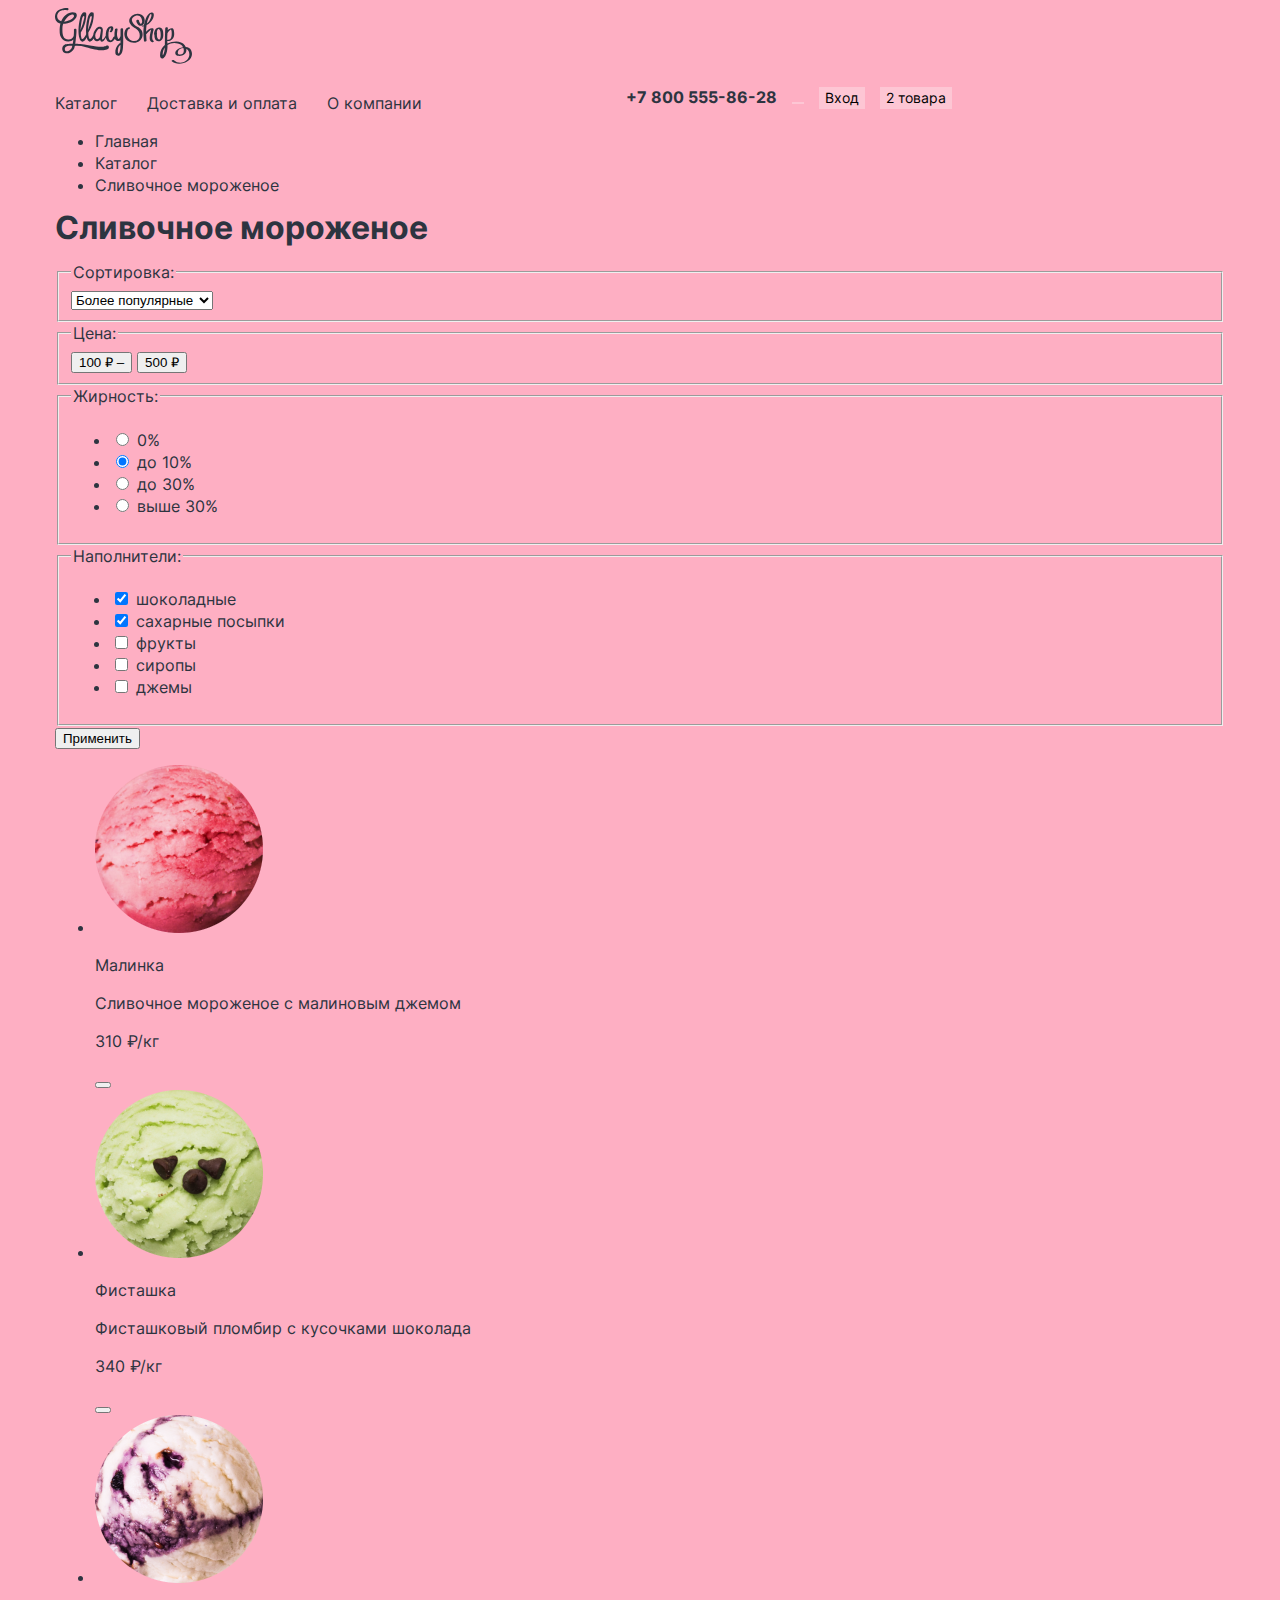
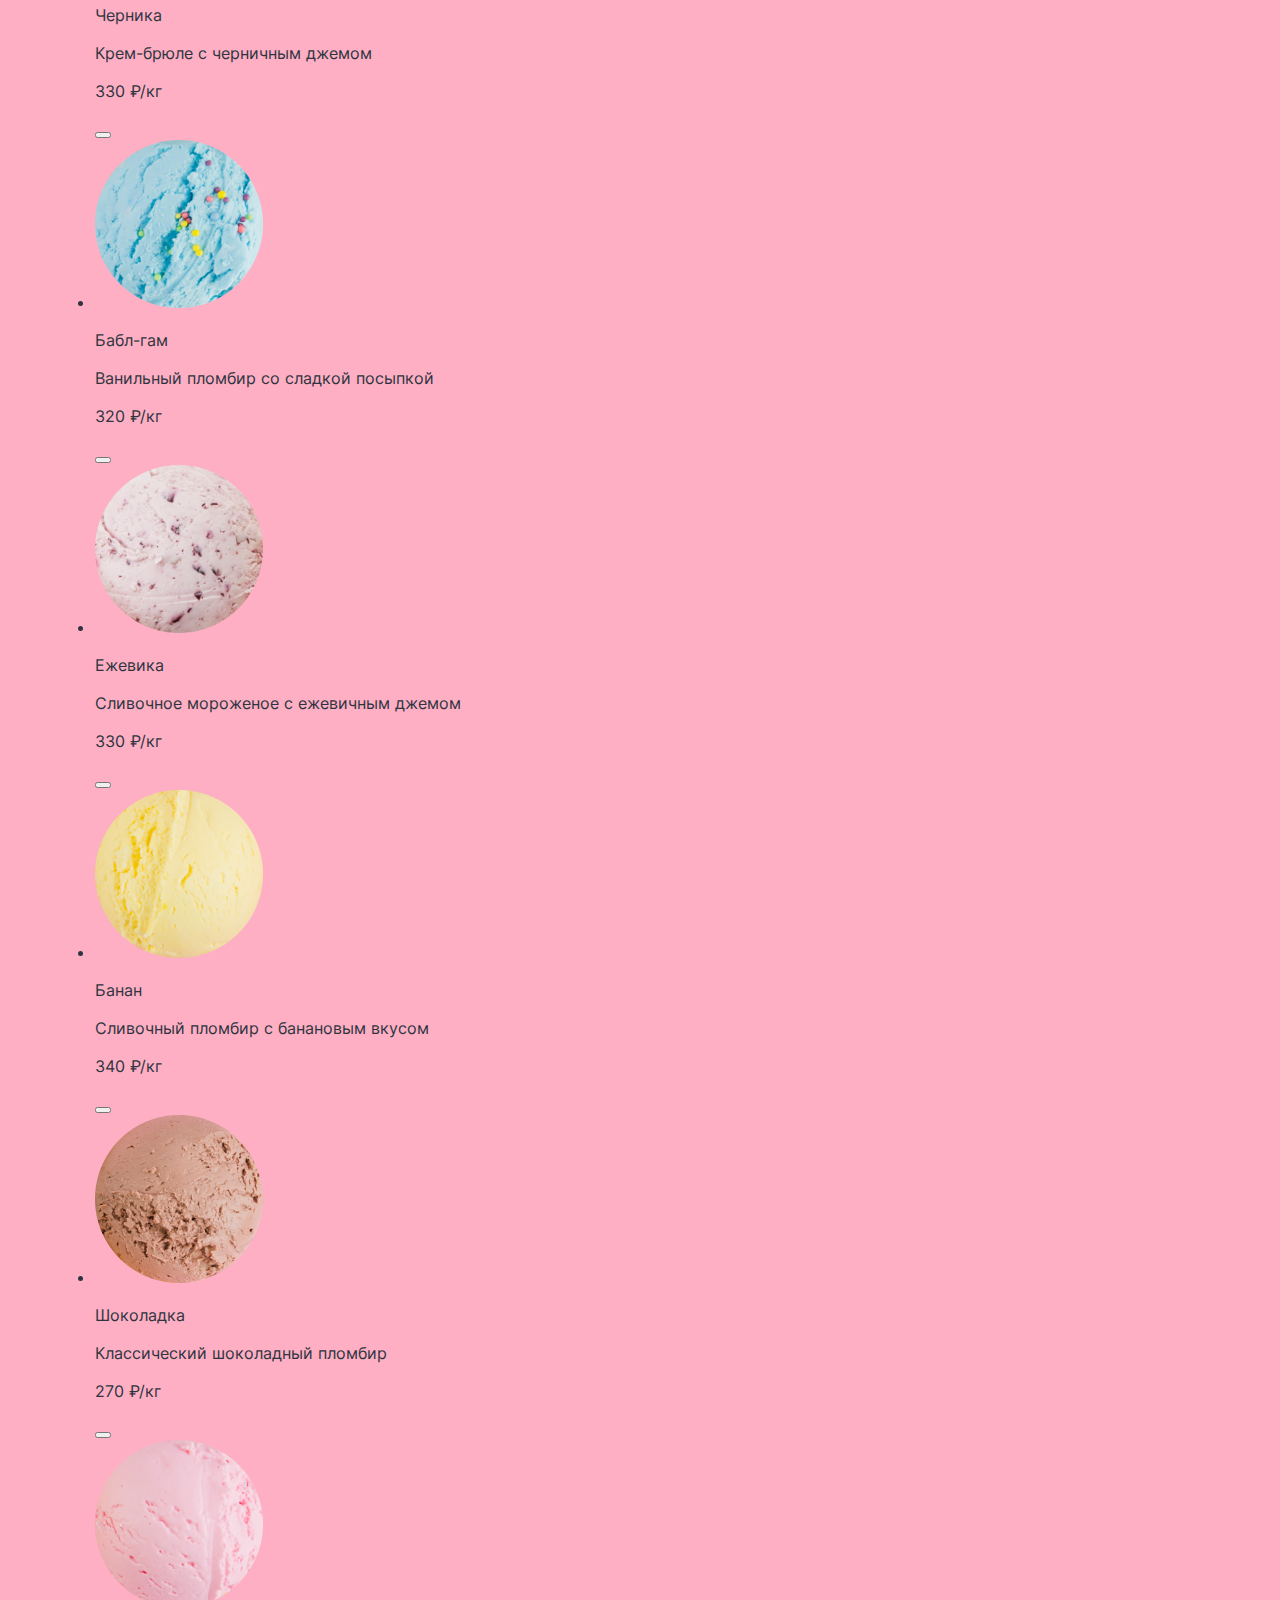
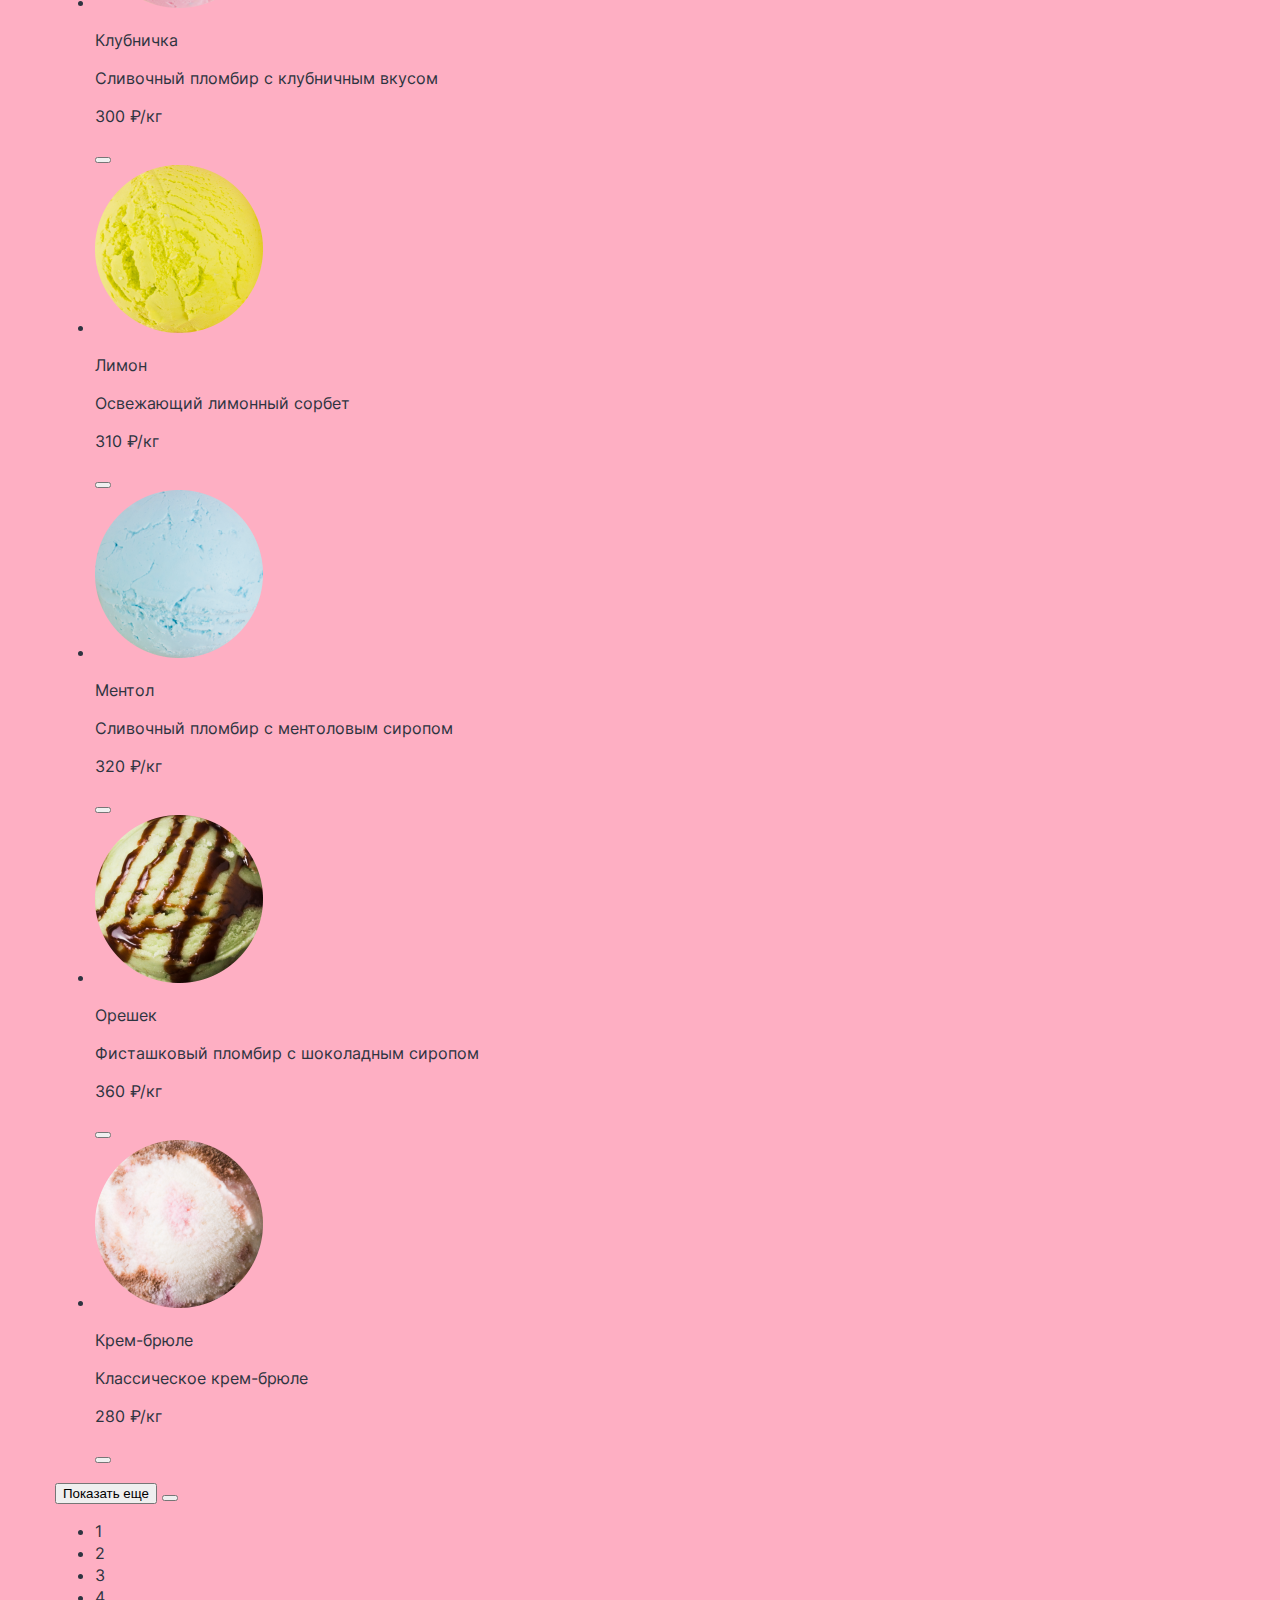
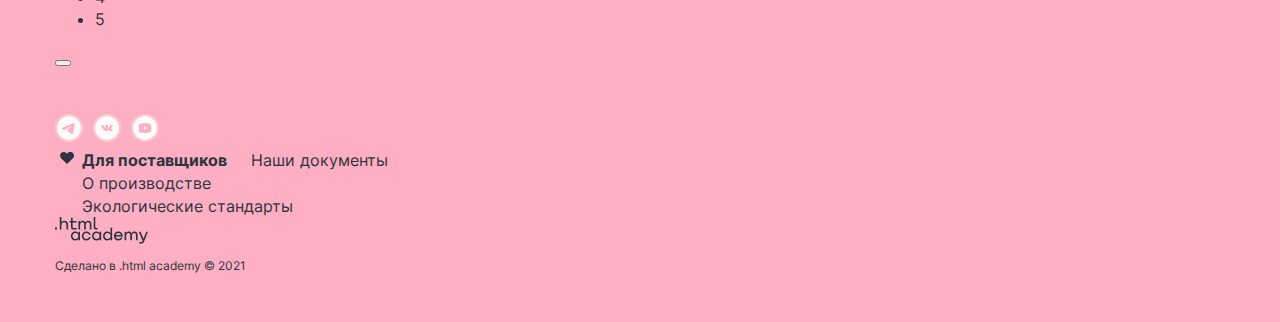
==== catalog.html @ 18ae6499 "Делаю 1 страницу" ====
<!DOCTYPE html>
<html lang="ru">

  <head>
    <meta charset="utf-8">
    <link rel="stylesheet" href="styles/styles.css">
    <title>HTML Academy: Глейси</title>
  </head>

  <body>
    <div class="main-container">
      <header class="catalog-header">
        <a href="index.html" class="catalog-image-link">
          <img class="header-image" src="images/logo.svg" alt="Логотип магазина">
        </a>
        <nav class="header-navigation">
          <ul class="header-first-list">
            <li class="header-first-item">
              <a class="header-link" href="#">Каталог</a>
            </li>
            <li class="header-first-item">
              <a class="header-link" href="#">Доставка и оплата</a>
            </li>
            <li class="header-first-item">
              <a class="header-link" href="#">О компании</a>
            </li>
          </ul>
          <ul class="header-second-list">
            <li class="header-second-item">
              <tel class="header-tel">+7 800 555-86-28</tel>
            </li>
            <li class="header-second-item">
              <button class="header-button" type="button">
                <span class="visually-hidden">Поиск по сайту</span>
              </button>
            </li>
            <li class="header-second-item">
              <button class="header-button" type="button">
                <span class="button-span">Вход</span>
              </button>
            </li>
            <li class="header-second-item">
              <button class="header-button" type="button">
                <span class="button-span">2 товара</span>
              </button>
            </li>
          </ul>
        </nav>
      </header>
      <main class="catalog-main">
        <nav class="main-navigation">
          <ul class="main-navigation-list">
            <li class="main-navigation-item">Главная</li>
            <li class="main-navigation-item">Каталог</li>
            <li class="main-navigation-item">Сливочное мороженое</li>
          </ul>
        </nav>
        <h1 class="catalog-title">Сливочное мороженое</h1>
        <section class="filter">
          <h2 class="visually-hidden">Фильтр мороженого</h2>
          <form class="filter-catalog" action="https://echo.htmlacademy.ru" method="get">
            <fieldset class="filter-catalog-part">
              <legend class="filter-catalog-part-title">Сортировка:</legend>
              <select class="result-select" aria-label="по популярности">
                <option value="more">Более популярные</option>
                <option value="smaller">Менее популярные</option>
              </select>
            </fieldset>
            <fieldset class="filter-catalog-part">
              <legend class="filter-catalog-part-title">Цена:</legend>
              <div class="range-container">
                <div class="range-scale">
                  <div class="range"></div>
                </div>
                <button class="range-handle range-handle-min" type="button">
                  <span class="range-handle-span">100 ₽ –</span>
                </button>
                <button class="range-handle range-handle-max" type="button">
                  <span class="range-handle-span">500 ₽</span>
                </button>
              </div>
            </fieldset>
            <fieldset class="filter-catalog-part">
              <legend class="filter-catalog-part-title">Жирность:</legend>
              <ul class="filter-catalog-part-list">
                <li class="filter-catalog-part-item">
                  <label class="width">
                    <input type="radio" class="variants-radio" name="choose-type" value="0%">
                    <span class="width-span">0%</span>
                  </label>
                </li>
                <li class="filter-catalog-part-item">
                  <label class="width">
                    <input type="radio" class="variants-radio" name="choose-type" value="до 10% " checked>
                    <span class="width-span">до 10% </span>
                  </label>
                </li>
                <li class="filter-catalog-part-item">
                  <label class="width">
                    <input type="radio" class="variants-radio" name="choose-type" value="до 30% ">
                    <span class="width-span">до 30% </span>
                  </label>
                </li>
                <li class="filter-catalog-part-item">
                  <label class="width">
                    <input type="radio" class="variants-radio" name="choose-type" value="выше 30% ">
                    <span class="width-span">выше 30% </span>
                  </label>
                </li>
              </ul>
            </fieldset>
            <fieldset class="filter-catalog-part">
              <legend class="filter-catalog-part-title">Наполнители:</legend>
              <ul class="filter-catalog-part-list">
                <li class="filter-catalog-part-item">
                  <label class="composition">
                    <input type="checkbox" class="composition-input" name="choko" checked>
                    <span class="ccomposition-span">шоколадные</span>
                  </label>
                </li>
                <li class="filter-catalog-part-item">
                  <label class="composition">
                    <input type="checkbox" class="composition-input" name="shugar" checked>
                    <span class="composition-span">сахарные посыпки</span>
                  </label>
                </li>
                <li class="filter-catalog-part-item">
                  <label class="composition">
                    <input type="checkbox" class="composition-input" name="fruits">
                    <span class="composition-span">фрукты</span>
                  </label>
                </li>
                <li class="filter-catalog-part-item">
                  <label class="composition">
                    <input type="checkbox" class="composition-input" name="sirups">
                    <span class="composition-span">сиропы</span>
                  </label>
                </li>
                <li class="filter-catalog-part-item">
                  <label class="composition">
                    <input type="checkbox" class="composition-input" name="jams">
                    <span class="composition-span">джемы</span>
                  </label>
                </li>
              </ul>
            </fieldset>
            <button class="form-button" type="submit">Применить</button>
          </form>
        </section>
        <section class="variants">
          <h2 class="visually-hidden">Варианты мороженого</h2>
          <ul class="variants-list">
            <li class="variants-item">
              <img class="variants-image" src="images/red.png" alt="Малинка">
              <p class="variants-title-text">Малинка</p>
              <p class="variants-text">Сливочное мороженое с малиновым джемом</p>
              <div class="variants-container">
                <p class="variants-container-text">310 ₽/кг</p>
                <button class="variants-container-button">
                  <span class="visually-hidden">Корзина</span>
                </button>
              </div>
            </li>
            <li class="variants-item">
              <img class="variants-image" src="images/green.png" alt="Фисташка">
              <p class="variants-title-text">Фисташка</p>
              <p class="variants-text">Фисташковый пломбир с кусочками шоколада</p>
              <div class="variants-container">
                <p class="variants-container-text">340 ₽/кг</p>
                <button class="variants-container-button">
                  <span class="visually-hidden">Корзина</span>
                </button>
              </div>
            </li>
            <li class="variants-item">
              <img class="variants-image" src="images/black.png" alt="Черника">
              <p class="variants-title-text">Черника</p>
              <p class="variants-text">Крем-брюле
                с черничным джемом</p>
              <div class="variants-container">
                <p class="variants-container-text">330 ₽/кг</p>
                <button class="variants-container-button">
                  <span class="visually-hidden">Корзина</span>
                </button>
              </div>
            </li>
            <li class="variants-item">
              <img class="variants-image" src="images/blue.png" alt="Бабл-гам">
              <p class="variants-title-text">Бабл-гам</p>
              <p class="variants-text">Ванильный пломбир
                со сладкой посыпкой</p>
              <div class="variants-container">
                <p class="variants-container-text">320 ₽/кг</p>
                <button class="variants-container-button">
                  <span class="visually-hidden">Корзина</span>
                </button>
              </div>
            </li>
            <li class="variants-item">
              <img class="variants-image" src="images/blackberry.png" alt="Ежевика">
              <p class="variants-title-text">Ежевика</p>
              <p class="variants-text">Сливочное мороженое с ежевичным джемом</p>
              <div class="variants-container">
                <p class="variants-container-text">330 ₽/кг</p>
                <button class="variants-container-button">
                  <span class="visually-hidden">Корзина</span>
                </button>
              </div>
            </li>
            <li class="variants-item">
              <img class="variants-image" src="images/banan.png" alt="Банан">
              <p class="variants-title-text">Банан</p>
              <p class="variants-text">Сливочный пломбир
                с банановым вкусом</p>
              <div class="variants-container">
                <p class="variants-container-text">340 ₽/кг</p>
                <button class="variants-container-button">
                  <span class="visually-hidden">Корзина</span>
                </button>
              </div>
            </li>
            <li class="variants-item">
              <img class="variants-image" src="images/chokolate.png" alt="Шоколадка">
              <p class="variants-title-text">Шоколадка</p>
              <p class="variants-text">Классический шоколадный пломбир</p>
              <div class="variants-container">
                <p class="variants-container-text">270 ₽/кг</p>
                <button class="variants-container-button">
                  <span class="visually-hidden">Корзина</span>
                </button>
              </div>
            </li>
            <li class="variants-item">
              <img class="variants-image" src="images/strawberry.png" alt="Клубничка">
              <p class="variants-title-text">Клубничка</p>
              <p class="variants-text">Сливочный пломбир
                с клубничным вкусом</p>
              <div class="variants-container">
                <p class="variants-container-text">300 ₽/кг</p>
                <button class="variants-container-button">
                  <span class="visually-hidden">Корзина</span>
                </button>
              </div>
            </li>
            <li class="variants-item">
              <img class="variants-image" src="images/limon.png" alt="Лимон">
              <p class="variants-title-text">Лимон</p>
              <p class="variants-text">Освежающий лимонный сорбет</p>
              <div class="variants-container">
                <p class="variants-container-text">310 ₽/кг</p>
                <button class="variants-container-button">
                  <span class="visually-hidden">Корзина</span>
                </button>
              </div>
            </li>
            <li class="variants-item">
              <img class="variants-image" src="images/mentol.png" alt="Ментол">
              <p class="variants-title-text">Ментол</p>
              <p class="variants-text">Сливочный пломбир
                с ментоловым сиропом</p>
              <div class="variants-container">
                <p class="variants-container-text">320 ₽/кг</p>
                <button class="variants-container-button">
                  <span class="visually-hidden">Корзина</span>
                </button>
              </div>
            </li>
            <li class="variants-item">
              <img class="variants-image" src="images/nuts.png" alt="Орешек">
              <p class="variants-title-text">Орешек</p>
              <p class="variants-text">Фисташковый пломбир с шоколадным сиропом</p>
              <div class="variants-container">
                <p class="variants-container-text">360 ₽/кг</p>
                <button class="variants-container-button">
                  <span class="visually-hidden">Корзина</span>
                </button>
              </div>
            </li>
            <li class="variants-item">
              <img class="variants-image" src="images/cream.png" alt="Крем-брюле">
              <p class="variants-title-text">Крем-брюле</p>
              <p class="variants-text">Классическое крем-брюле </p>
              <div class="variants-container">
                <p class="variants-container-text">280 ₽/кг</p>
                <button class="variants-container-button">
                  <span class="visually-hidden">Корзина</span>
                </button>
              </div>
            </li>
          </ul>
        </section>
        <section class="pagination">
          <h2 class="visually-hidden">Страницы каталога</h2>
          <button class="pagination-button" type="button">Показать еще</button>
          <button class="button-prev" type="button">
            <span class="visually-hidden">Назад</span>
          </button>
          <ul class="pagination-list">
            <li class="pagination-item">1</li>
            <li class="pagination-item">2</li>
            <li class="pagination-item">3</li>
            <li class="pagination-item">4</li>
            <li class="pagination-item">5</li>
          </ul>
          <button class="button-next" type="button">
            <span class="visually-hidden">Вперед</span>
          </button>
        </section>
      </main>
      <footer class="main-footer">
        <section class="footer-contacts">
          <div class="footer-container">
            <ul class="footer-contacts-list">
              <li class="footer-contacts-item">
                <svg class="slider-svg" width="28" height="28" viewBox="0 0 28 28" fill="none"
                  xmlns="http://www.w3.org/2000/svg">
                  <path fill-rule="evenodd" clip-rule="evenodd"
                    d="M26 14C26 20.627 20.627 26 14 26C7.373 26 2 20.627 2 14C2 7.373 7.373 2 14 2C20.627 2 26 7.373 26 14ZM14.43 10.859C13.263 11.344 10.93 12.349 7.432 13.873C6.864 14.099 6.566 14.32 6.539 14.536C6.493 14.902 6.951 15.046 7.573 15.241C7.658 15.268 7.746 15.295 7.836 15.325C8.449 15.524 9.273 15.757 9.701 15.766C10.09 15.774 10.524 15.614 11.003 15.286C14.271 13.079 15.958 11.964 16.064 11.94C16.139 11.923 16.243 11.901 16.313 11.964C16.383 12.026 16.376 12.144 16.369 12.176C16.323 12.369 14.529 14.038 13.599 14.902C13.309 15.171 13.104 15.362 13.062 15.406C12.968 15.503 12.872 15.596 12.78 15.685C12.21 16.233 11.784 16.645 12.804 17.317C13.294 17.64 13.686 17.907 14.077 18.173C14.504 18.464 14.93 18.754 15.482 19.116C15.622 19.208 15.756 19.303 15.887 19.396C16.384 19.751 16.831 20.069 17.383 20.019C17.703 19.989 18.035 19.688 18.203 18.789C18.6 16.663 19.382 12.059 19.563 10.161C19.574 10.0034 19.5673 9.84509 19.543 9.689C19.5285 9.56293 19.4671 9.44693 19.371 9.364C19.228 9.247 19.006 9.222 18.906 9.224C18.455 9.232 17.763 9.473 14.43 10.859Z"
                    fill="#FCFCFC" />
                  <rect x="1" y="1" width="26" height="26" rx="13" stroke="#FCFCFC" stroke-opacity="0.3"
                    stroke-width="2" />
                </svg>
              </li>
              <li class="footer-contacts-item">
                <svg class="slider-svg" width="28" height="28" viewBox="0 0 28 28" fill="none"
                  xmlns="http://www.w3.org/2000/svg">
                  <path fill-rule="evenodd" clip-rule="evenodd"
                    d="M26 14C26 20.6274 20.6274 26 14 26C7.37258 26 2 20.6274 2 14C2 7.37258 7.37258 2 14 2C20.6274 2 26 7.37258 26 14ZM14.5884 16.9749H13.8711C13.8711 16.9749 12.2885 17.0584 10.8948 15.7867C9.37486 14.3995 8.03249 11.647 8.03249 11.647C8.03249 11.647 7.95511 11.4665 8.03917 11.3793C8.13366 11.2812 8.39106 11.2749 8.39106 11.2749L10.1057 11.2651C10.1057 11.2651 10.2673 11.2888 10.3829 11.3632C10.4782 11.4246 10.5317 11.5394 10.5317 11.5394C10.5317 11.5394 10.8088 12.1536 11.1758 12.7093C11.8921 13.7942 12.2258 14.0315 12.469 13.9152C12.8233 13.7458 12.7171 12.3816 12.7171 12.3816C12.7171 12.3816 12.7236 11.8865 12.5387 11.666C12.3955 11.4951 12.1254 11.4453 12.0062 11.4313C11.9097 11.42 12.0681 11.2237 12.2733 11.1356C12.5819 11.0031 13.1268 10.9955 13.7706 11.0014C14.2722 11.0058 14.4165 11.0332 14.6127 11.0748C15.0677 11.1711 15.0536 11.4796 15.0229 12.1454C15.0138 12.3444 15.0032 12.5752 15.0032 12.8418C15.0032 12.9018 15.0012 12.9657 14.9991 13.0315C14.9885 13.3725 14.9763 13.7629 15.2324 13.908C15.3637 13.9822 15.6849 13.9191 16.4884 12.7233C16.8693 12.1566 17.1549 11.4902 17.1549 11.4902C17.1549 11.4902 17.2173 11.3715 17.3142 11.3205C17.4134 11.2685 17.5472 11.2845 17.5472 11.2845L19.3515 11.2746C19.3515 11.2746 19.8937 11.218 19.9815 11.4324C20.0735 11.6576 19.7788 12.1833 19.0417 13.0444C18.3463 13.8567 18.006 14.1587 18.0328 14.4236C18.0527 14.6198 18.2739 14.7957 18.7015 15.1436C19.5897 15.8661 19.8264 16.2455 19.8827 16.3357C19.8872 16.343 19.8906 16.3484 19.893 16.3519C20.2905 16.9296 19.4522 16.9749 19.4522 16.9749L17.8497 16.9944C17.8497 16.9944 17.5053 17.0543 17.0521 16.7814C16.8151 16.6388 16.5833 16.406 16.3626 16.1842C16.0251 15.8451 15.7131 15.5316 15.4469 15.6056C15.0002 15.7298 15.0143 16.5734 15.0143 16.5734C15.0143 16.5734 15.0175 16.7536 14.9157 16.8495C14.8051 16.954 14.5884 16.9749 14.5884 16.9749Z"
                    fill="#FCFCFC" />
                  <rect x="1" y="1" width="26" height="26" rx="13" stroke="#FCFCFC" stroke-opacity="0.3"
                    stroke-width="2" />
                </svg>
              </li>
              <li class="footer-contacts-item">
                <svg class="slider-svg" width="28" height="28" viewBox="0 0 28 28" fill="none"
                  xmlns="http://www.w3.org/2000/svg">
                  <path
                    d="M16.0037 13.7913L13.1963 12.4813C12.9513 12.3675 12.75 12.495 12.75 12.7662V15.2338C12.75 15.505 12.9513 15.6325 13.1963 15.5188L16.0025 14.2087C16.2488 14.0938 16.2487 13.9063 16.0037 13.7913ZM14 2C7.3725 2 2 7.3725 2 14C2 20.6275 7.3725 26 14 26C20.6275 26 26 20.6275 26 14C26 7.3725 20.6275 2 14 2ZM14 18.875C7.8575 18.875 7.75 18.3213 7.75 14C7.75 9.67875 7.8575 9.125 14 9.125C20.1425 9.125 20.25 9.67875 20.25 14C20.25 18.3213 20.1425 18.875 14 18.875Z"
                    fill="#FCFCFC" />
                  <rect x="1" y="1" width="26" height="26" rx="13" stroke="#FCFCFC" stroke-opacity="0.3"
                    stroke-width="2" />
                </svg>
              </li>
            </ul>
            <ul class="information-list">
              <li class="information-title current-chapter">Для поставщиков</li>
              <li class="information-title">Наши документы</li>
              <li class="information-title">О производстве</li>
              <li class="information-title">Экологические стандарты</li>
            </ul>
            <img class="footer-image" src="images/htmlacademy.svg" alt="html academy">
            <p class="footer-text">Сделано в .html academy © 2021</p>
          </div>
        </section>
      </footer>
    </div>
  </body>

</html>
---- styles/styles.css ----
@font-face {
  font-family: "Inter";
  font-style: normal;
  font-weight: 400;
  src: url("../fonts/inter-400.woff2") format("woff2");
  display: swap;
}

@font-face {
  font-family: "Inter";
  font-style: normal;
  font-weight: 700;
  src: url("../fonts/inter-700.woff2") format("woff2");
  display: swap;
}

@font-face {
  font-family: "Inter";
  font-style: normal;
  font-weight: 900;
  src: url("../fonts/inter-900.woff2") format("woff2");
  display: swap;
}

body {
  background-color: #feafc3;
}

.main-container {
  margin: 0 auto;
  font-family: "Inter", sans-serif;
  font-size: 16px;
  font-style: normal;
  font-weight: 400;
  line-height: 22px;
  display: flex;
  flex-direction: column;
  min-height: 100%;
  width: 1170px;
  color: #2d3440
}

.visually-hidden {
  position: absolute;
  width: 1px;
  height: 1px;
  margin: -1px;
  border: 0;
  padding: 0;
  white-space: nowrap;
  clip-path: inset(100%);
  clip: rect(0 0 0 0);
  overflow: hidden;
}

html {
  height: 100%;
}

.page-main {
  flex-grow: 1;
}

.main-header {
  display: flex;
  justify-content: flex-start;
  gap: 5px 33px;
  flex-wrap: wrap;
  margin-bottom: 35px;
}

.catalog-link{
  display: inline-block
}

.header-navigation {
  display: flex;
  justify-content: flex-start;
  gap: 5px 183px;
  flex-wrap: wrap;
  padding-top: 17px;
}

.header-first-list {
  margin: 0;
  padding: 0;
  list-style: none;
  display: flex;
  justify-content: flex-start;
  gap: 5px 30px;
  flex-wrap: wrap;
  padding-top: 6px;
  width: 388px;
}

.catalog-list {
  margin: 0;
  padding: 0;
  list-style: none;
  width: 138px;
  display: none;
  background-color: #fcfcfc;
  position: absolute;
  border-radius: 4px;
  padding-top: 8px;
  padding-bottom: 8px;
  z-index: 1;
}

.catalog-item {
  font-size: 14px;
  font-style: normal;
  font-weight: 400;
  line-height: 20px;
  color: #2d3440;
  padding: 6px 16px;
  box-sizing: border-box;
}

.catalog-item-link {
  text-decoration: none;
  color: #2d3440;
}

.news {
  padding: 8px 16px;
  padding-bottom: 24px;
}

.news-link {
  position: relative;
}

.news-link::after {
  content: "";
  position: absolute;
  width: 103px;
  height: 1px;
  background-color: #B9B9B9;
  top: 30px;
  left: 0;
}


.header-catalog-item:hover .catalog-list {
  display: block;
}

.catalog-link {
  padding-right: 26px;
  position: relative;
}

.catalog-link:after {
  content: "";
  position: absolute;
  width: 16px;
  height: 16px;
  background-image: url("../images/arrow-down.svg");
  top: 0;
  left: 69px;
}


.header-link {
  color: #2d3440;
  text-decoration: none;
}

.header-second-list {
  margin: 0;
  padding: 0;
  list-style: none;
  display: flex;
  flex-wrap: wrap;
  justify-content: flex-start;
  gap: 5px 15px;

  width: 429px;
}

.tel-item {
  padding-top: 6px;
}

.header-tel {
  font-weight: 700;
}

.header-button {
  background-color: rgba(252, 252, 252, 0.30);
  border: none;
  font-size: 14px;
  font-style: normal;
  font-weight: 400;
  line-height: 20px;
  font-family: "Inter", sans-serif;
}

.search-button {
  width: 32px;
  height: 32px;
  border-radius: 27px;
  padding: 8px;
  box-sizing: border-box;
}

.go-button {
  padding: 6px 16px;
  box-sizing: border-box;
  border-radius: 30px;
  padding-left: 39px;
  position: relative;
}


.go-button::before {
  content: "";
  position: absolute;
  width: 16px;
  height: 16px;
  top: 7px;
  left: 17px;
  background-image: url("../images/log-in.svg");
}

.two-button {
  padding: 6px 16px;
  box-sizing: border-box;
  border-radius: 30px;
  padding-left: 38px;
  position: relative;
}

.two-button::before {
  content: "";
  position: absolute;
  width: 16px;
  height: 16px;
  top: 7px;
  left: 17px;
  background-image: url("../images/black-cart.svg");
}

.slider-top-container {
  display: flex;
  justify-content: flex-start;
  flex-wrap: wrap;
  padding-left: 70px;
  gap: 21px;
  position: relative;
}

.slider-list-button {
  position: absolute;
  top: 252px;
  left: 527px;
  width: 38px;
  height: 38px;
  border-radius: 26px;
  background-color: transparent;
  border: 2px solid #fcfcfc;
  padding: 9px;

}

.next-button {
  left: 852px;
}

.slider-first-list {
  margin: 0;
  padding: 0;
  list-style: none;
  width: 453px;
  padding-top: 125px;
}

.title-text {
  margin: 0;
  padding: 0;
  margin-bottom: 28px;
  font-size: 36px;
  font-style: normal;
  font-weight: 900;
  line-height: 46px;
  color: #2d3440;
}

.slider-text {
  margin: 0;
  padding: 0;
}

.slider-first-item {
  display: none;
}

.current-item {
  display: block;
}

.slider-text {
  font-size: 18px;
  margin-bottom: 49px;
}

.slider-second-list {
  margin: 0;
  padding: 0;
  list-style: none;
  padding-top: 9px;
}

.slider-second-item {
  display: none;
}

.red-item {
  position: relative;
}

.red-item::before {
  content: "";
  position: absolute;
  width: 328px;
  height: 312px;
  background-color: #ffcbd8;
  top: 105px;
  left: 0;
  border-radius: 327.154px;
  z-index: -1;
}

.current-item {
  display: block;
}

.slider-button {
  padding: 11px 31px;
  background-color: #fcfcfc;
  border-radius: 26px;
  border: 4px solid #FEAFC3;
  box-shadow: 0 4px 12px 0 rgba(45, 52, 64, 0.10);

}

.slider-span {
  margin: 0;
  padding: 0;
  font-size: 16px;
  font-weight: 700;
  line-height: 20px;
}

.slider-bottom-container {
  display: flex;
  flex-wrap: wrap;
  justify-content: space-between;
  margin-bottom: 72px;
}

.slider-bullet-list {
  margin: 0;
  padding: 0;
  list-style: none;
  display: flex;
  flex-wrap: wrap;
  justify-content: flex-start;
  gap: 8px;
  width: 52px;
}

.bullit-button {
  width: 12px;
  height: 12px;
  background-color: #fcfcfc;
  opacity: 0.3;
  border-radius: 100px;
  border: none;
}

.current-button {
  opacity: 1;
}

.slider-contacts-list {
  margin: 0;
  padding: 0;
  list-style: none;
  display: flex;
  flex-wrap: wrap;
  justify-content: flex-start;
  gap: 10px;
}

.presents-container {
  display: flex;
  flex-wrap: wrap;
  justify-content: flex-start;
  gap: 30px;
  margin-bottom: 80px;
}

.berry-container {
  width: 570px;
  background-color: #ff7799;
  border-radius: 16px;
  padding: 36px;
  box-sizing: border-box;
  background-image: url("../images/present-berry.png");
  background-position: 352px 3px;
  background-repeat: no-repeat;
}

.marsmelloy-container {
  background-image: url("../images/marsmelloy-present.png");
}

.presents-title {
  font-size: 32px;
  font-style: normal;
  font-weight: 900;
  line-height: 46px;
  margin: 0;
  padding: 0;
  width: 434px;
  text-align: center;
  margin-left: 369px;
  margin-bottom: 55px;
}

.presents-title-text {
  font-size: 24px;
  font-style: normal;
  font-weight: 700;
  line-height: 30px;
  margin: 0;
  padding: 0;
  margin-bottom: 28px;
}

.presents-text {
  margin: 0;
  padding: 0;
  width: 304px;
  margin-bottom: 28px;
}

.presents-button {
  padding: 8px 29px;
  border-radius: 26px;
  border: 4px solid rgba(252, 252, 252, 0.40);
}

.presents-span {
  font-family: "Inter", sans-serif;
  margin: 0;
  padding: 0;
  font-size: 16px;
  font-style: normal;
  font-weight: 700;
  line-height: 20px;
}

.popular {
  margin-bottom: 80px;
}

.popular-title {
  font-size: 32px;
  font-style: normal;
  font-weight: 900;
  line-height: 46px;
  margin: 0;
  padding: 0;
  width: 527px;
  text-align: center;
  margin-left: 322px;
  margin-bottom: 104px;
}

.popular-list {
  margin: 0;
  padding: 0;
  list-style: none;
  display: flex;
  flex-wrap: wrap;
  justify-content: flex-start;
  gap: 30px;
}

.popular-item {
  width: 270px;
  padding: 137px 40px 24px;
  box-sizing: border-box;
  background-color: #fcfcfc;
  border-radius: 8px;
  position: relative;
}

.popular-item::before {
  content: "";
  position: absolute;
  width: 168px;
  height: 168px;
  top: -48px;
  left: 51px;
}

.raspberry::before {
  content: "";
  background-image: url("../images/red.png");
}

.pistachio::before {
  content: "";
  background-image: url("../images/green.png");
}

.blueberry::before {
  content: "";
  background-image: url("../images/black.png");
}

.buble::before {
  content: "";
  background-image: url("../images/blue.png");
}

.popular-title-text {
  margin: 0;
  padding: 0;
  font-size: 20px;
  font-style: normal;
  font-weight: 700;
  line-height: 24px;
  text-align: center;
  margin-bottom: 8px;
}

.popular-text {
  padding: 0;
  margin: 0;
  color: #565c66;
  text-align: center;
  width: 190px;
  margin-bottom: 16px;
}

.popular-container {
  display: flex;
  justify-content: space-between;
}

.popular-container-text {
  margin: 0;
  padding: 0;
  font-size: 20px;
  font-style: normal;
  font-weight: 700;
  line-height: 24px;
  padding-top: 3px;
}

.popular-container-button {
  width: 32px;
  height: 32px;
  background-color: #ff2f64;
  border-radius: 26px;
  border: none;
}

.shop-description {
  background: url("https://s3-alpha-sig.figma.com/img/ae4f/64f1/13491ac404cf448c3c8a97f4ca8b5cc4?Expires=1694995200&Signature=RhT29hinV7EKzXTcUIs6CqAz3oB~UyjMhf4cnM9sx-CbNCjs9C3A~I7oI33OFmYFtkOIXhnEva-Cty1gpp~vys0yi6P-aKj1M2YMKzYHpfjFBbOwU-M0gKvglVxPr84cECNsNhazGm9W289BziY8RPv0~RnpjuRXoEvwnQCviYskxflQI7hxzSkrGLBqGwEt9rSABH6TVnxIoXTpBo3FMBJ10hS2l8QmQ0odJDDIqRBWf0cdhjuXh59YNhAj7Kv~oIm011PN2GsFuDj62SaHvbezQgka6LzlgdwE3oHWsso~dVi6EOIfSAAR9JxW4ntlcvcXso4nhPgmbP6SJXGHYw__&Key-Pair-Id=APKAQ4GOSFWCVNEHN3O4"), lightgray 0 -109.926px / 112.632% 198.148% no-repeat;
  border-radius: 16px;
  min-height: 480px;
  padding: 24px;
  box-sizing: border-box;
  margin-bottom: 80px;
}

.shop-description-container {
  background-color: #ffffff;
  width: 1122px;
  margin: 0 auto;
  padding: 56px 40px;
  box-sizing: border-box;
  border-radius: 16px;
}

.shop-description-title {
  margin: 0;
  padding: 0;
  font-size: 32px;
  font-style: normal;
  font-weight: 900;
  line-height: 46px;
  text-align: center;
  margin-bottom: 56px;
}

.shop-description-list {
  margin: 0;
  padding: 0;
  list-style: none;
  display: grid;
  grid-template-columns: 506px 506px;
  gap: 40px 32px;
}

.shop-description-item {
  padding-left: 65px;
  position: relative;
}

.shop-description-item::before {
  content: "";
  position: absolute;
  top: 0;
  left: 0;
  width: 48px;
  height: 48px;
}

.ice-cream::before {
  content: "";
  background-image: url("../images/ice-cream.svg");
}

.cow::before {
  content: "";
  background-image: url("../images/cow.svg");
}

.leaf::before {
  content: "";
  background-image: url("../images/leaf.svg");
}

.thermometer::before {
  content: "";
  background-image: url("../images/thermometer.svg");
}

.shop-description-text {
  margin: 0;
  padding: 0;
  color: #565c66;
}

.subscription {
  display: flex;
  justify-content: flex-start;
  flex-wrap: wrap;
  gap: 30px;
  margin-bottom: 80px;
}

.subscription-first-container {
  width: 570px;
  border-radius: 16px;
  background: url("https://s3-alpha-sig.figma.com/img/c854/aff4/198a2b657ab1b6b051428c7819c63866?Expires=1694995200&Signature=paiC0bqCa6vCgjg~1qbp1G4R7WAoBRGj6DGMU6FhIakYwsmNkyLKjoNwR~v853SiKhId18TBf9XONa3XuTTrz330A6TdXQjeLzyJgMZbS5jQggKWEaW5ocvU9iAxKGPJxeIlmI6k97-D7uM8M~iMwgNjlzLm-M1RPtbE6hWJBM1mP6DKbPdqFVeFjUQK3AAEScHBPuSmisJlrJjgML0b9RlJd-1ZDK-ZkifEOSZf8NeCu80A1K2uLub6-0UJKI2ovubalF9UVVVjSwKIs18Ot0toweDEzlv3NYdfKYg923fcOjScBdw6zqbJdTzi2Dv-2NAXOx6Mr75j0xg~U3EeOA__&Key-Pair-Id=APKAQ4GOSFWCVNEHN3O4");
  background-repeat: no-repeat;
  background-position: 0 0;
  padding-top: 33px;
  padding-left: 32px;
  padding-bottom: 67px;
  padding-right: 235px;
  box-sizing: border-box;
}

.subscription-second-container {
  width: 570px;
  border-radius: 16px;
  background: url("https://s3-alpha-sig.figma.com/img/91c5/5538/f27342e9a01199dea5801a6564b9ea27?Expires=1694995200&Signature=cd4niCGCV3zHOPW928quxpVFZ6WquM4Q0cYgUbqeEdZyae4dXDAswpsXEbeZoBqslXFOMS1sCjmXTdVYgsxe-iz1n443eYNHLxE8bpSxzXDQmySxBDQPTF19cf~H0PO2H3l6G4eJXBs42Cp1e6fB7vADKpyovuViPfCl2OO6qekRz3KylTuTIcZiUdqOG~SulFYS~FN7xAxNdHOYogvo~p506YaguACpKMAZvrxrKWKjy2CIj1Q1RD0MEiRqfJbqmIO7XoB5b~ur7~6stLi~TVXMPVlg8HH2ZECyHYdgxaLs0rke~LaQHjiWWbrMNIEvMaC5rGieexq~NDtetqfyfg__&Key-Pair-Id=APKAQ4GOSFWCVNEHN3O4"), no-repeat;
  padding: 6px;
  box-sizing: border-box;
}

.text-container {
  background-color: #ffffff;
  border-radius: 16px;
  padding: 26px;
  box-sizing: border-box;
}

.subscription-text {
  margin: 0;
  padding: 0;
  font-size: 24px;
  font-style: normal;
  font-weight: 700;
  line-height: 30px;
  width: 303px;
}

.subscription-title-first-text {
  margin: 0;
  padding: 0;
  color: #565c66;
  margin-bottom: 10px;
}

.subscription-title-second-text {
  margin: 0;
  padding: 0;
  color: #565c66;
  margin-bottom: 42px;
}

.subscription-form {
  display: flex;
  justify-content: flex-start;
  gap: 11px;
  flex-wrap: wrap;
}

.subscription-button {
  border-radius: 26px;
  width: 152px;
  background-color: #ff2f64;
  border: 4px solid rgba(255, 47, 100, 0.30);
  box-shadow: 0 4px 12px 0 rgba(45, 52, 64, 0.10);
}

.subscription-button-span {
  font-size: 16px;
  font-style: normal;
  font-weight: 700;
  line-height: 20px;
  color: #fcfcfc
}

.subscription-input {
  width: 332px;
  min-height: 48px;
  border-radius: 4px;
  border: 1px solid #b9b9b9;
  padding: 16px 14px;
  box-sizing: border-box;
}

.delivery {
  display: flex;
  justify-content: flex-start;
  flex-wrap: wrap;
  gap: 136px;
  margin-bottom: 80px;
  background: url("https://s3-alpha-sig.figma.com/img/f60c/b5d3/0796312d7380d65b2f108ac33dc40724?Expires=1694995200&Signature=[base64]~5wbKp3mNvXK1qzrgvNOYQw8PINt8JADICmk-Jgd1VX3sVmqEvJ6GnM1gxU2Yk3FyD9WXV1K9Da3HvWwV8-BMfE-84zO2xRMuKdWHjaOeWvMZVBaVBETS1A__&Key-Pair-Id=APKAQ4GOSFWCVNEHN3O4"), no-repeat;
  padding-top: 64px;
  padding-bottom: 64px;
  border-radius: 16px;
}

.delivery-title {
  margin: 0;
  padding: 0;
  font-size: 32px;
  font-style: normal;
  font-weight: 900;
  line-height: 46px;
  width: 356px;
  margin-bottom: 24px;
}

.delivery-first-container {
  width: 371px;
  padding-top: 106px;
  padding-left: 100px;
}

.delivery-second-container {
  background-color: #fcfcfc;
  width: 500px;
  border-radius: 8px;
  box-shadow: 0 15px 40px 0 rgba(45, 52, 64, 0.12);
  padding: 40px;
  box-sizing: border-box;
}

.delivery-text {
  color: #565c66;
  margin: 0;
  padding: 0;
  width: 380px;
}

.delivery-second-text {
  margin-bottom: 32px;
}

.delivery-label {
  font-weight: 700;
  margin: 0;
  padding: 0;
  display: block;
  margin-bottom: 6px;
}

.date-label {
  position: relative;
}

.date-label::before {
  content: "";
  position: absolute;
  width: 14px;
  height: 14px;
  top: 4px;
  left: 44px;
  background-image: url("../images/Info.svg");
}

.adress-label::before {
  content: "";
  left: 56px;
}

.delivery-form-container {
  display: flex;
  justify-content: flex-start;
  flex-wrap: wrap;
  gap: 15px;
  margin-bottom: 19px;
}

.delivery-input {
  padding: 15px 14px;
  box-sizing: border-box;
  border: 1px solid #B9B9B9;
  border-radius: 4px;
  color: #b9b9b9;
  font-size: 16px;
  font-style: normal;
  font-weight: 400;
  line-height: 20px;
}

.delivery-button {
  border-radius: 26px;
  border: 4px solid rgba(255, 47, 100, 0.30);
  background: var(--special-extra-bright, #FF2F64);
  box-shadow: 0 4px 12px 0 rgba(45, 52, 64, 0.10);
  padding: 12px 32px;
  box-sizing: border-box;
  margin-left: 129px;
}

.delivery-button-span {
  font-family: "Inter", sans-serif;
  font-size: 16px;
  font-style: normal;
  font-weight: 700;
  line-height: 20px;
  color: #fcfcfc;
}

.data-input {
  width: 117px;
}

.tel-input {
  width: 287px;
}

.adress-input {
  width: 420px;
  margin-bottom: 28px;
}

.contacts {
  padding: 64px;
  background: url("https://s3-alpha-sig.figma.com/img/df92/6f0c/82475b701e2efb41ab13ec55847d6d1a?Expires=1694995200&Signature=Id7lzB~uy8GxDZrdQgq9X0vfvdBWEYAyDhZU1eMGg4yPIx5C75bbhN5PtRONTd5Gfqu-DdnVhaGVWVRBdoGk~2I-QrovdIxw8gSgpn99-0YVJ2atNbLgo~QmZ~0~aRxAc149PnUws8mYxPnqIHFDnFMDjuZRIf7CTxy9H-zw4feazx~Nb1YwqRo~wO8YdeqUMOabScfGGlVxYycqVA6wNkWmEHDUZpYeq7Jrkd9pEk--ZOxnvo0DRMILouVWYvULamvP7tFGJUj84D-VtQCFOoAMBxy7z8y9s88Lgg-NvZOLDkBTies4xGeSTFqyzxAr~0i6bW8SSpid1ejJUea4LA__&Key-Pair-Id=APKAQ4GOSFWCVNEHN3O4"), no-repeat;
  background-position: 0 0;
  border-radius: 16px;
  padding-top: 60px;
}

.contacts-container {
  width: 343px;
  background-color: #fcfcfc;
  padding: 40px;
  box-sizing: border-box;
  border-radius: 8px;
  padding-top: 43px;
  padding-bottom: 37px;
}

.adress-text {
  color: #565c66;
  margin: 0;
  padding: 0;
  margin-bottom: 10px;
  width: 203px;
}

.contacts-adress {
  font-size: 20px;
  font-style: normal;
  font-weight: 700;
  line-height: 24px;
  margin: 0;
  padding: 0;
  margin-bottom: 24px;
  width: 263px;
}

.contacts-tel {
  font-size: 20px;
  font-style: normal;
  font-weight: 700;
  line-height: 24px;
  margin: 0;
  padding: 0;
}

.work-time {
  margin-bottom: 30px;
  font-size: 14px;
  font-style: normal;
  font-weight: 400;
  line-height: 20px;
}

.contacts-button {
  border-radius: 26px;
  border: 4px solid rgba(255, 47, 100, 0.30);
  background: var(--special-extra-bright, #FF2F64);
  box-shadow: 0 4px 12px 0 rgba(45, 52, 64, 0.10);
  padding: 12px 32px;
  box-sizing: border-box;
}

.contacts-container-span {
  font-family: "Inter", sans-serif;
  font-size: 16px;
  font-style: normal;
  font-weight: 700;
  line-height: 20px;
  color: #fcfcfc;
}

.footer-contacts {
  display: flex;
  justify-content: space-between;
  flex-wrap: wrap;
  padding-top: 46px;
  padding-bottom: 48px;
}

.footer-contacts-list {
  margin: 0;
  padding: 0;
  list-style: none;
  width: 105px;
  display: flex;
  justify-content: flex-start;
  flex-wrap: wrap;
  gap: 10px;
}


.information-list {
  margin: 0;
  padding: 0;
  list-style: none;
  display: flex;
  justify-content: flex-start;
  flex-wrap: wrap;
  width: 335px;
  padding-left: 27px;
  padding-top: 2px;
  gap: 1px 24px;
}

.information-item {
  font-size: 14px;
  font-style: normal;
  font-weight: 400;
  line-height: 20px;
}

.information-link {
  text-decoration: none;
  color: #2d3440;
}

.current-chapter {
  font-weight: 700;
  position: relative;
}

.current-chapter::before {
  content: "";
  position: absolute;
  width: 16px;
  height: 16px;
  background-image: url("../images/heart.svg");
  top: 1px;
  left: -23px;
}

.standarts {
  padding-left: 15px;
}

.footer-image {
  margin-bottom: 9px;
}

.footer-text {
  margin: 0;
  padding: 0;
  font-size: 12px;
  font-style: normal;
  font-weight: 400;
  line-height: 16px;
  color: #2d3440;
}
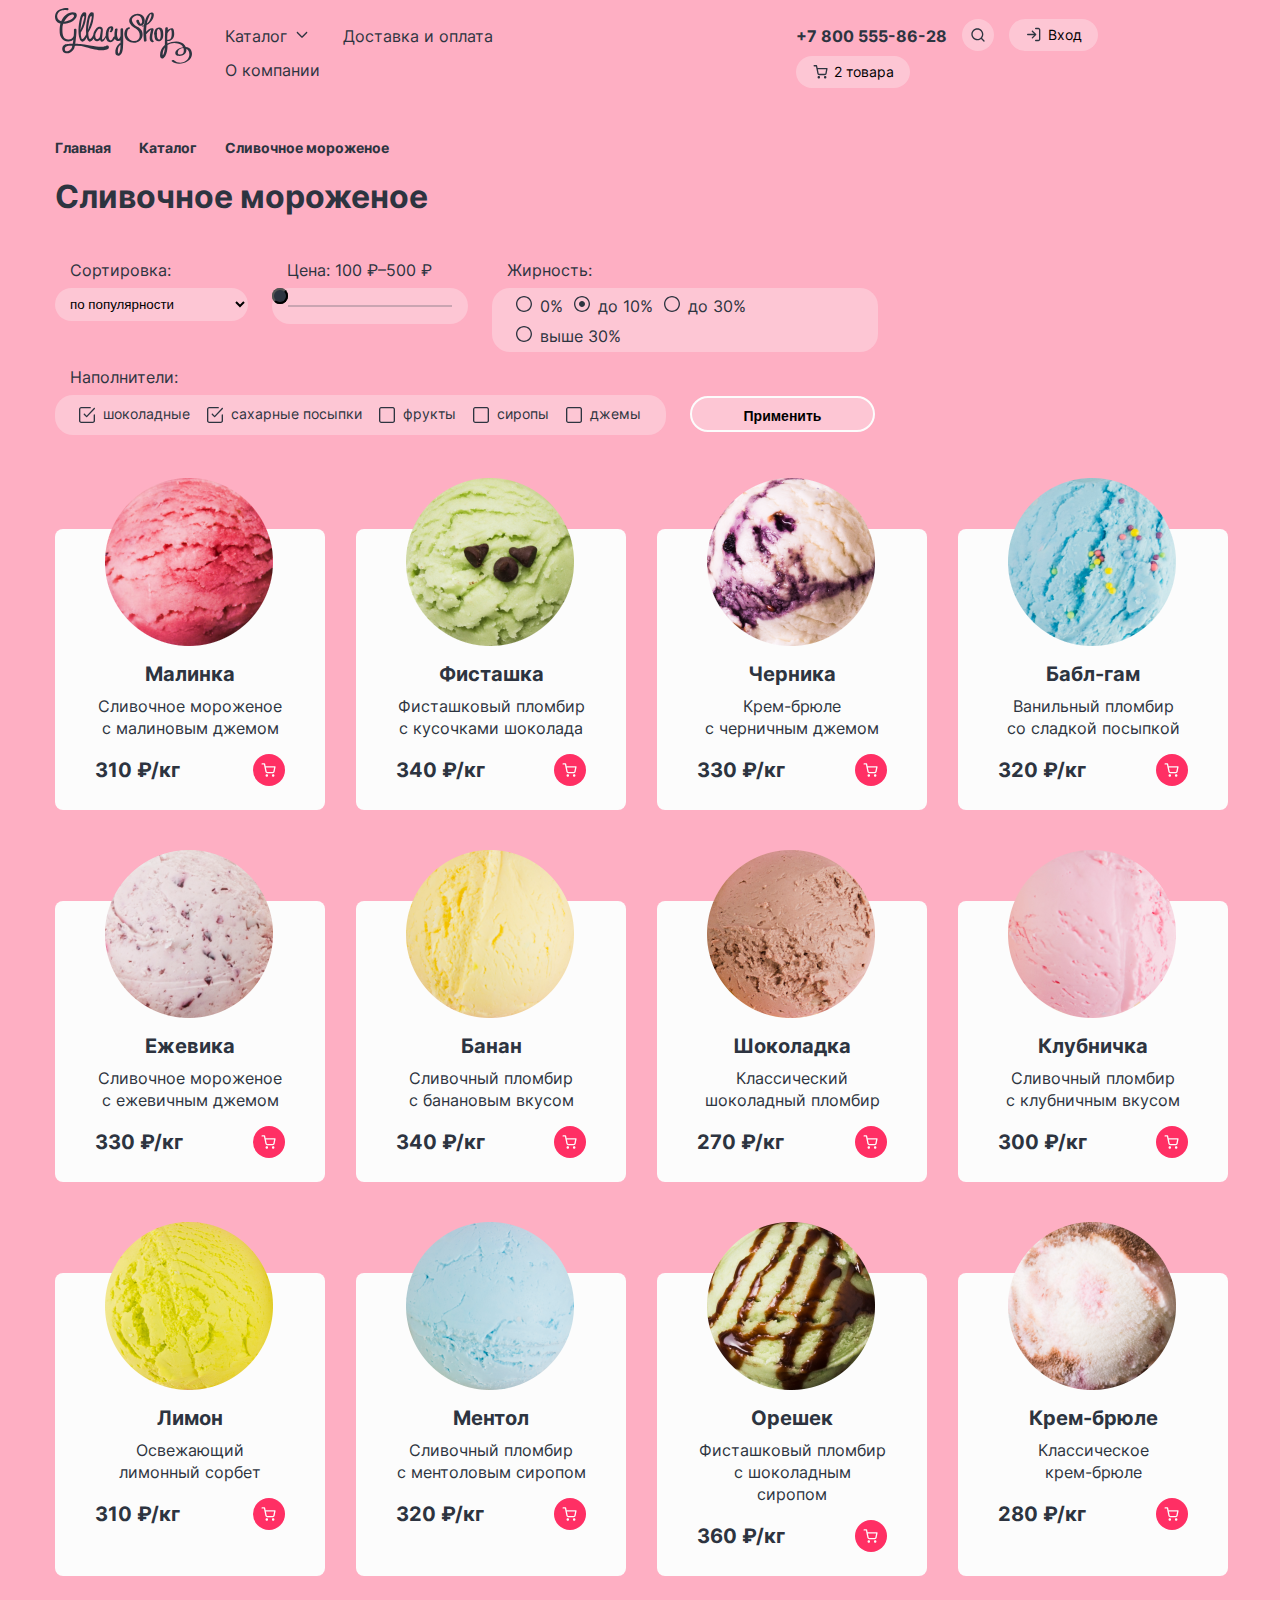
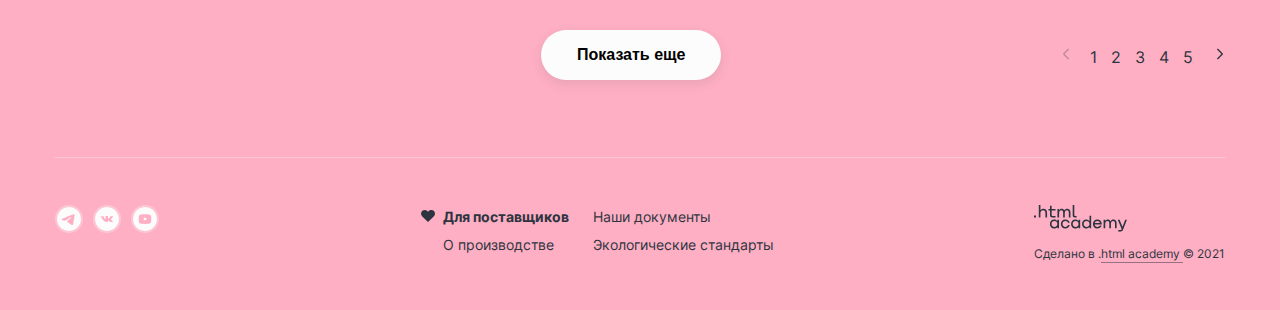
==== commit b138056b: "Разметил и стилизовал 2 страницу" ====
--- a/catalog.html
+++ b/catalog.html
@@ -9,14 +9,31 @@
 
   <body>
     <div class="main-container">
-      <header class="catalog-header">
+      <header class="main-header catalog-header">
         <a href="index.html" class="catalog-image-link">
           <img class="header-image" src="images/logo.svg" alt="Логотип магазина">
         </a>
-        <nav class="header-navigation">
+        <nav class="header-navigation catalog-navigation">
           <ul class="header-first-list">
-            <li class="header-first-item">
-              <a class="header-link" href="#">Каталог</a>
+            <li class="header-first-item header-catalog-item">
+              <a class="header-link catalog-link" href="#">Каталог</a>
+              <ul class="catalog-list">
+                <li class="catalog-item news">
+                 <a href="#" class="catalog-item-link news-link">Новинки</a>
+                </li>
+                <li class="catalog-item">
+                  <a href="catalog.html" class="catalog-item-link">Сливочное</a>
+                </li>
+                <li class="catalog-item">
+                  <a href="#" class="catalog-item-link"> Щербеты</a>
+                </li>
+                <li class="catalog-item">
+                  <a href="#" class="catalog-item-link">Фруктовый лёд</a>
+                </li>
+                <li class="catalog-item">
+                  <a href="#" class="catalog-item-link">Мелорин</a>
+                </li>
+              </ul>
             </li>
             <li class="header-first-item">
               <a class="header-link" href="#">Доставка и оплата</a>
@@ -26,21 +43,25 @@
             </li>
           </ul>
           <ul class="header-second-list">
+            <li class="header-second-item tel-item">
+              <tel class="header-tel">+7 800 555-86-28</tel>
+            </li>
             <li class="header-second-item">
-              <tel class="header-tel">+7 800 555-86-28</tel>
+              <button class="header-button search-button" type="button">
+                <svg width="16" height="16" viewBox="0 0 16 16" fill="none" xmlns="http://www.w3.org/2000/svg">
+                  <path fill-rule="evenodd" clip-rule="evenodd"
+                    d="M2.66329 7.33008C2.66329 4.75275 4.75263 2.66341 7.32996 2.66341C9.90729 2.66341 11.9966 4.75275 11.9966 7.33008C11.9966 8.58735 11.4994 9.7285 10.6909 10.5676C10.6681 10.5852 10.6461 10.6044 10.6252 10.6253C10.6043 10.6463 10.585 10.6682 10.5675 10.6911C9.72835 11.4996 8.58722 11.9967 7.32996 11.9967C4.75263 11.9967 2.66329 9.90741 2.66329 7.33008ZM11.0751 12.018C10.0486 12.8391 8.74662 13.3301 7.32996 13.3301C4.01625 13.3301 1.32996 10.6438 1.32996 7.33008C1.32996 4.01637 4.01625 1.33008 7.32996 1.33008C10.6437 1.33008 13.33 4.01637 13.33 7.33008C13.33 8.74676 12.839 10.0488 12.0179 11.0752L14.468 13.5253C14.7284 13.7857 14.7284 14.2078 14.468 14.4682C14.2077 14.7285 13.7855 14.7285 13.5252 14.4682L11.0751 12.018Z"
+                    fill="#2D3440" />
+                </svg>
+              </button>
             </li>
             <li class="header-second-item">
-              <button class="header-button" type="button">
-                <span class="visually-hidden">Поиск по сайту</span>
-              </button>
-            </li>
-            <li class="header-second-item">
-              <button class="header-button" type="button">
+              <button class="header-button go-button" type="button">
                 <span class="button-span">Вход</span>
               </button>
             </li>
             <li class="header-second-item">
-              <button class="header-button" type="button">
+              <button class="header-button two-button" type="button">
                 <span class="button-span">2 товара</span>
               </button>
             </li>
@@ -62,21 +83,21 @@
             <fieldset class="filter-catalog-part">
               <legend class="filter-catalog-part-title">Сортировка:</legend>
               <select class="result-select" aria-label="по популярности">
-                <option value="more">Более популярные</option>
-                <option value="smaller">Менее популярные</option>
+                <option value="more">по популярности</option>
+                <option value="smaller">по цене</option>
               </select>
             </fieldset>
             <fieldset class="filter-catalog-part">
-              <legend class="filter-catalog-part-title">Цена:</legend>
+              <legend class="filter-catalog-part-title">Цена: 100 ₽–500 ₽</legend>
               <div class="range-container">
                 <div class="range-scale">
                   <div class="range"></div>
                 </div>
                 <button class="range-handle range-handle-min" type="button">
-                  <span class="range-handle-span">100 ₽ –</span>
+                  <span class="visually-hidden">Минимальная цена</span>
                 </button>
                 <button class="range-handle range-handle-max" type="button">
-                  <span class="range-handle-span">500 ₽</span>
+                  <span class="visually-hidden">Максимальная цена</span>
                 </button>
               </div>
             </fieldset>
@@ -111,11 +132,11 @@
             </fieldset>
             <fieldset class="filter-catalog-part">
               <legend class="filter-catalog-part-title">Наполнители:</legend>
-              <ul class="filter-catalog-part-list">
+              <ul class="filter-catalog-part-list filter-composition">
                 <li class="filter-catalog-part-item">
                   <label class="composition">
                     <input type="checkbox" class="composition-input" name="choko" checked>
-                    <span class="ccomposition-span">шоколадные</span>
+                    <span class="composition-span">шоколадные</span>
                   </label>
                 </li>
                 <li class="filter-catalog-part-item">
@@ -150,8 +171,7 @@
         <section class="variants">
           <h2 class="visually-hidden">Варианты мороженого</h2>
           <ul class="variants-list">
-            <li class="variants-item">
-              <img class="variants-image" src="images/red.png" alt="Малинка">
+            <li class="variants-item raspberry-item">
               <p class="variants-title-text">Малинка</p>
               <p class="variants-text">Сливочное мороженое с малиновым джемом</p>
               <div class="variants-container">
@@ -161,8 +181,7 @@
                 </button>
               </div>
             </li>
-            <li class="variants-item">
-              <img class="variants-image" src="images/green.png" alt="Фисташка">
+            <li class="variants-item pistachios-item">
               <p class="variants-title-text">Фисташка</p>
               <p class="variants-text">Фисташковый пломбир с кусочками шоколада</p>
               <div class="variants-container">
@@ -172,10 +191,9 @@
                 </button>
               </div>
             </li>
-            <li class="variants-item">
-              <img class="variants-image" src="images/black.png" alt="Черника">
+            <li class="variants-item blackberry-item">
               <p class="variants-title-text">Черника</p>
-              <p class="variants-text">Крем-брюле
+              <p class="variants-text">Крем-брюле<br>
                 с черничным джемом</p>
               <div class="variants-container">
                 <p class="variants-container-text">330 ₽/кг</p>
@@ -184,10 +202,9 @@
                 </button>
               </div>
             </li>
-            <li class="variants-item">
-              <img class="variants-image" src="images/blue.png" alt="Бабл-гам">
+            <li class="variants-item buble-item">
               <p class="variants-title-text">Бабл-гам</p>
-              <p class="variants-text">Ванильный пломбир
+              <p class="variants-text">Ванильный пломбир<br>
                 со сладкой посыпкой</p>
               <div class="variants-container">
                 <p class="variants-container-text">320 ₽/кг</p>
@@ -196,8 +213,7 @@
                 </button>
               </div>
             </li>
-            <li class="variants-item">
-              <img class="variants-image" src="images/blackberry.png" alt="Ежевика">
+            <li class="variants-item bluederry-item">
               <p class="variants-title-text">Ежевика</p>
               <p class="variants-text">Сливочное мороженое с ежевичным джемом</p>
               <div class="variants-container">
@@ -207,10 +223,9 @@
                 </button>
               </div>
             </li>
-            <li class="variants-item">
-              <img class="variants-image" src="images/banan.png" alt="Банан">
+            <li class="variants-item banana-item">
               <p class="variants-title-text">Банан</p>
-              <p class="variants-text">Сливочный пломбир
+              <p class="variants-text">Сливочный пломбир<br>
                 с банановым вкусом</p>
               <div class="variants-container">
                 <p class="variants-container-text">340 ₽/кг</p>
@@ -219,8 +234,7 @@
                 </button>
               </div>
             </li>
-            <li class="variants-item">
-              <img class="variants-image" src="images/chokolate.png" alt="Шоколадка">
+            <li class="variants-item choko-item">
               <p class="variants-title-text">Шоколадка</p>
               <p class="variants-text">Классический шоколадный пломбир</p>
               <div class="variants-container">
@@ -230,10 +244,9 @@
                 </button>
               </div>
             </li>
-            <li class="variants-item">
-              <img class="variants-image" src="images/strawberry.png" alt="Клубничка">
+            <li class="variants-item strawberry-item">
               <p class="variants-title-text">Клубничка</p>
-              <p class="variants-text">Сливочный пломбир
+              <p class="variants-text">Сливочный пломбир<br>
                 с клубничным вкусом</p>
               <div class="variants-container">
                 <p class="variants-container-text">300 ₽/кг</p>
@@ -242,8 +255,7 @@
                 </button>
               </div>
             </li>
-            <li class="variants-item">
-              <img class="variants-image" src="images/limon.png" alt="Лимон">
+            <li class="variants-item limon-item">
               <p class="variants-title-text">Лимон</p>
               <p class="variants-text">Освежающий лимонный сорбет</p>
               <div class="variants-container">
@@ -253,10 +265,9 @@
                 </button>
               </div>
             </li>
-            <li class="variants-item">
-              <img class="variants-image" src="images/mentol.png" alt="Ментол">
+            <li class="variants-item mentol-item">
               <p class="variants-title-text">Ментол</p>
-              <p class="variants-text">Сливочный пломбир
+              <p class="variants-text">Сливочный пломбир<br>
                 с ментоловым сиропом</p>
               <div class="variants-container">
                 <p class="variants-container-text">320 ₽/кг</p>
@@ -265,8 +276,7 @@
                 </button>
               </div>
             </li>
-            <li class="variants-item">
-              <img class="variants-image" src="images/nuts.png" alt="Орешек">
+            <li class="variants-item nut-item">
               <p class="variants-title-text">Орешек</p>
               <p class="variants-text">Фисташковый пломбир с шоколадным сиропом</p>
               <div class="variants-container">
@@ -276,10 +286,9 @@
                 </button>
               </div>
             </li>
-            <li class="variants-item">
-              <img class="variants-image" src="images/cream.png" alt="Крем-брюле">
+            <li class="variants-item crem-item">
               <p class="variants-title-text">Крем-брюле</p>
-              <p class="variants-text">Классическое крем-брюле </p>
+              <p class="variants-text">Классическое<br> крем-брюле </p>
               <div class="variants-container">
                 <p class="variants-container-text">280 ₽/кг</p>
                 <button class="variants-container-button">
@@ -291,7 +300,10 @@
         </section>
         <section class="pagination">
           <h2 class="visually-hidden">Страницы каталога</h2>
-          <button class="pagination-button" type="button">Показать еще</button>
+          <button class="pagination-button" type="button">
+            <span class="pagination-button-span">Показать еще</span>
+          </button>
+          <div class="pagination-container">
           <button class="button-prev" type="button">
             <span class="visually-hidden">Назад</span>
           </button>
@@ -305,13 +317,15 @@
           <button class="button-next" type="button">
             <span class="visually-hidden">Вперед</span>
           </button>
+        </div>
         </section>
       </main>
-      <footer class="main-footer">
+      <footer class="main-footer catalog-footer">
         <section class="footer-contacts">
-          <div class="footer-container">
-            <ul class="footer-contacts-list">
-              <li class="footer-contacts-item">
+          <h2 class="visually-hidden">Контактная информация</h2>
+          <ul class="footer-contacts-list">
+            <li class="footer-contacts-item">
+              <a href="https://t.me/htmlacademy" class="footer-contacts-link">
                 <svg class="slider-svg" width="28" height="28" viewBox="0 0 28 28" fill="none"
                   xmlns="http://www.w3.org/2000/svg">
                   <path fill-rule="evenodd" clip-rule="evenodd"
@@ -320,8 +334,10 @@
                   <rect x="1" y="1" width="26" height="26" rx="13" stroke="#FCFCFC" stroke-opacity="0.3"
                     stroke-width="2" />
                 </svg>
-              </li>
-              <li class="footer-contacts-item">
+              </a>
+            </li>
+            <li class="footer-contacts-item">
+              <a href="https://vk.com/htmlacademy" class="footer-contacts-link">
                 <svg class="slider-svg" width="28" height="28" viewBox="0 0 28 28" fill="none"
                   xmlns="http://www.w3.org/2000/svg">
                   <path fill-rule="evenodd" clip-rule="evenodd"
@@ -330,8 +346,10 @@
                   <rect x="1" y="1" width="26" height="26" rx="13" stroke="#FCFCFC" stroke-opacity="0.3"
                     stroke-width="2" />
                 </svg>
-              </li>
-              <li class="footer-contacts-item">
+              </a>
+            </li>
+            <li class="footer-contacts-item">
+              <a href="https://www.youtube.com/user/htmlacademyru" class="footer-contacts-link">
                 <svg class="slider-svg" width="28" height="28" viewBox="0 0 28 28" fill="none"
                   xmlns="http://www.w3.org/2000/svg">
                   <path
@@ -340,14 +358,24 @@
                   <rect x="1" y="1" width="26" height="26" rx="13" stroke="#FCFCFC" stroke-opacity="0.3"
                     stroke-width="2" />
                 </svg>
-              </li>
-            </ul>
-            <ul class="information-list">
-              <li class="information-title current-chapter">Для поставщиков</li>
-              <li class="information-title">Наши документы</li>
-              <li class="information-title">О производстве</li>
-              <li class="information-title">Экологические стандарты</li>
-            </ul>
+              </a>
+            </li>
+          </ul>
+          <ul class="information-list">
+            <li class="information-item current-chapter">
+              <a href="#" class="information-link">Для поставщиков</a>
+            </li>
+            <li class="information-item">
+              <a href="#" class="information-link">Наши документы</a>
+            </li>
+            <li class="information-item">
+              <a href="#" class="information-link">О производстве</a>
+            </li>
+            <li class="information-item standarts">
+              <a href="#" class="information-link">Экологические стандарты</a>
+            </li>
+          </ul>
+          <div class="html-academy-container">
             <img class="footer-image" src="images/htmlacademy.svg" alt="html academy">
             <p class="footer-text">Сделано в .html academy © 2021</p>
           </div>
--- a/styles/styles.css
+++ b/styles/styles.css
@@ -69,7 +69,7 @@
   margin-bottom: 35px;
 }
 
-.catalog-link{
+.catalog-link {
   display: inline-block
 }
 
@@ -357,7 +357,7 @@
   display: flex;
   flex-wrap: wrap;
   justify-content: space-between;
-  margin-bottom: 72px;
+  margin-bottom: 69px;
 }
 
 .slider-bullet-list {
@@ -746,7 +746,7 @@
   justify-content: flex-start;
   flex-wrap: wrap;
   gap: 136px;
-  margin-bottom: 80px;
+  margin-bottom: 74px;
   background: url("https://s3-alpha-sig.figma.com/img/f60c/b5d3/0796312d7380d65b2f108ac33dc40724?Expires=1694995200&Signature=[base64]~5wbKp3mNvXK1qzrgvNOYQw8PINt8JADICmk-Jgd1VX3sVmqEvJ6GnM1gxU2Yk3FyD9WXV1K9Da3HvWwV8-BMfE-84zO2xRMuKdWHjaOeWvMZVBaVBETS1A__&Key-Pair-Id=APKAQ4GOSFWCVNEHN3O4"), no-repeat;
   padding-top: 64px;
   padding-bottom: 64px;
@@ -1005,6 +1005,8 @@
   padding-left: 15px;
 }
 
+
+
 .footer-image {
   margin-bottom: 9px;
 }
@@ -1017,4 +1019,412 @@
   font-weight: 400;
   line-height: 16px;
   color: #2d3440;
-}
+  position: relative;
+}
+
+.footer-text::after {
+  content: "";
+  position: absolute;
+  width: 82px;
+  height: 1px;
+  top: 16px;
+  left: 67px;
+  background-color: #2d3440;
+  opacity: 0.5;
+}
+
+
+/*
+2 cтраница
+*/
+
+.catalog-header {
+  margin-bottom: 50px;
+}
+
+.catalog-navigation {
+  padding-top: 11px;
+}
+
+.main-navigation-list {
+  margin: 0;
+  padding: 0;
+  list-style: none;
+  display: flex;
+  justify-content: flex-start;
+  flex-wrap: wrap;
+  gap: 28px;
+  margin-bottom: 28px;
+}
+
+.main-navigation-item {
+  font-size: 14px;
+  font-style: normal;
+  font-weight: 700;
+  line-height: 20px;
+  color: #2d3440
+}
+
+.catalog-title {
+  margin: 0;
+  padding: 0;
+  margin-bottom: 51px;
+}
+
+.filter-catalog {
+  display: flex;
+  flex-wrap: wrap;
+  justify-content: flex-start;
+  gap: 14px 24px;
+  margin-bottom: 94px;
+}
+
+.filter-catalog-part {
+  margin: 0;
+  padding: 0;
+  border: none;
+}
+
+.filter-catalog-part-title {
+  margin-bottom: 7px;
+  padding-left: 15px;
+}
+
+.filter-catalog-part-list {
+  width: 386px;
+  margin: 0;
+  padding: 5px 19px;
+  list-style: none;
+  display: flex;
+  justify-content: flex-start;
+  flex-wrap: wrap;
+  gap: 6px;
+  background-color: var(--basic-extra-light-icon, rgba(252, 252, 252, 0.30));
+  border-radius: 18px;
+  box-sizing: border-box
+}
+
+.variants-radio {
+  appearance: none;
+  width: 16px;
+  height: 16px;
+  background-image: url("../images/radio.svg");
+}
+
+.variants-radio:checked {
+  background-image: url("../images/radio-checked.svg");
+}
+
+.filter-composition {
+  width: 611px;
+  height: 40px;
+  padding: 9px 20px;
+  box-sizing: border-box;
+  gap: 13px;
+}
+
+.composition-input {
+  appearance: none;
+  width: 16px;
+  height: 16px;
+  background-image: url("../images/checkbox.svg");
+}
+
+.composition-input:checked {
+  background-image: url("../images/checkbox-checked.svg");
+}
+
+.composition-span {
+  font-size: 14px;
+  font-style: normal;
+  font-weight: 400;
+  line-height: 20px;
+  vertical-align: top;
+}
+
+.result-select {
+  border-radius: 20px;
+  background-color: var(--basic-extra-light-icon, rgba(252, 252, 252, 0.30));
+  padding: 8px 58px 8px 11px;
+  border: none;
+}
+
+.result-select::placeholder {
+  font-size: 14px;
+  font-style: normal;
+  font-weight: 400;
+  line-height: 20px;
+  font-family: "Inter",sans-serif;
+}
+
+.range-container {
+  width: 196px;
+  height: 36px;
+  background-color: var(--basic-extra-light-icon, rgba(252, 252, 252, 0.30));
+  border-radius: 20px;
+  position: relative;
+}
+
+.range-scale {
+  width: 164px;
+  height: 2px;
+  position: absolute;
+  left: 16px;
+  top: 17px;
+  z-index: 1;
+  background-color: #565c66;
+  opacity: 0.3;
+}
+
+.range {
+  position: absolute;
+  left: 42px;
+  top: 0;
+  z-index: 5;
+  width: 56px;
+  height: 2px;
+  background-color: #565c66;
+}
+
+.range-handle {
+  width: 16px;
+  height: 16px;
+  background-color: #2d3440;
+  border-radius: 50%;
+  cursor: pointer;
+  position: absolute;
+  top: 0;
+  left: 0;
+  z-index: 7;
+}
+
+.form-button {
+  font-size: 14px;
+  font-style: normal;
+  font-weight: 700;
+  line-height: 20px;
+  padding: 8px 32px;
+  border-radius: 20px;
+  border: 2px solid var(--basic-extra-light, #FCFCFC);
+  background: rgba(252, 252, 252, 0.30);
+  width: 185px;
+  height: 36px;
+  box-sizing: border-box;
+  margin-top: 30px;
+}
+
+.variants-list {
+  margin: 0;
+  padding: 0;
+  list-style: none;
+  display: grid;
+  grid-template-columns: 270px 270px 270px 270px;
+  gap: 91px 31px;
+  border-radius: 8px;
+  margin-bottom: 54px;
+}
+
+.variants-item {
+  width: 270px;
+  background-color: #fcfcfc;
+  padding-bottom: 24px;
+  border-radius: 8px;
+  position: relative;
+}
+
+.variants-item::before {
+  content: "";
+  width: 168px;
+  height: 168px;
+  top: -51px;
+  left: 50px;
+  position: absolute;
+  background-image: url("../images/red.png");
+  background-repeat: no-repeat;
+}
+
+.pistachios-item::before {
+  content: "";
+  background-image: url("../images/green.png");
+}
+
+.blackberry-item::before {
+  content: "";
+  background-image: url("../images/black.png");
+}
+
+.buble-item::before {
+  content: "";
+  background-image: url("../images/blue.png");
+}
+
+.bluederry-item::before {
+  content: "";
+  background-image: url("../images/blackberry.png");
+}
+
+.banana-item::before {
+  content: "";
+  background-image: url("../images/banan.png");
+}
+
+.choko-item::before {
+  content: "";
+  background-image: url("../images/chokolate.png");
+}
+
+.strawberry-item::before {
+  content: "";
+  background-image: url("../images/strawberry.png");
+}
+
+.limon-item::before {
+  content: "";
+  background-image: url("../images/limon.png");
+}
+
+.mentol-item::before {
+  content: "";
+  background-image: url("../images/mentol.png");
+}
+
+.nut-item::before {
+  content: "";
+  background-image: url("../images/nuts.png");
+}
+
+.crem-item::before {
+  content: "";
+  background-image: url("../images/cream.png");
+}
+
+.variants-title-text {
+  margin: 0;
+  padding: 0;
+  text-align: center;
+  font-size: 20px;
+  font-style: normal;
+  font-weight: 700;
+  line-height: 24px;
+  color: #2d3440;
+  padding-top: 133px;
+  margin-bottom: 9px;
+}
+
+.variants-text {
+  margin: 0;
+  padding: 0;
+  width: 190px;
+  text-align: center;
+  padding-left: 40px;
+  margin-bottom: 15px;
+}
+
+.variants-container {
+  width: 190px;
+  display: flex;
+  justify-content: space-between;
+  flex-wrap: wrap;
+  padding-left: 40px;
+}
+
+.variants-container-text {
+  margin: 0;
+  padding: 0;
+  font-size: 20px;
+  font-style: normal;
+  font-weight: 700;
+  line-height: 24px;
+  color: #2d3440;
+  padding-top: 4px;
+}
+
+.variants-container-button {
+  width: 32px;
+  height: 32px;
+  background-color: #ff2f64;
+  background-image: url("../images/cart.svg");
+  background-repeat: no-repeat;
+  border-radius: 26px;
+  background-position: 8px 8px;
+  border: none;
+}
+
+.pagination {
+  width: 688px;
+  display: flex;
+  justify-content: space-between;
+  padding-left: 486px;
+}
+
+.pagination-container {
+  display: flex;
+  justify-content: flex-start;
+  flex-wrap: wrap;
+  width: 170px;
+  gap: 8px;
+  padding-top: 16px;
+}
+
+.pagination-list {
+  width: 120px;
+  display: flex;
+  justify-content: flex-start;
+  flex-wrap: wrap;
+}
+
+.pagination-item {
+  padding: 0 7px;
+}
+
+.button-prev {
+  width: 16px;
+  height: 16px;
+  background-color: transparent;
+  background-image: url("../images/arrow-left.svg");
+  border: none;
+}
+
+.button-next {
+  width: 16px;
+  height: 16px;
+  background-color: transparent;
+  background-image: url("../images/arrow-right.svg");
+  border: none;
+}
+
+.pagination-button {
+  padding: 11px 32px;
+  border-radius: 26px;
+  border: 4px solid rgba(252, 252, 252, 0.40);
+  background-color: #FCFCFC;
+  box-shadow: 0 4px 12px 0 rgba(45, 52, 64, 0.10);
+}
+
+.pagination-list {
+  margin: 0;
+  padding: 0;
+  list-style: none;
+}
+
+.pagination-button-span {
+  font-size: 16px;
+  font-style: normal;
+  font-weight: 700;
+  line-height: 20px;
+}
+
+.catalog-footer {
+  padding-top: 79px;
+  position: relative;
+}
+
+.catalog-footer::before {
+  content: "";
+  position: absolute;
+  width: 1170px;
+  height: 1px;
+  background: rgba(252, 252, 252, 0.30);
+  top: 77px;
+  left: 0;
+}
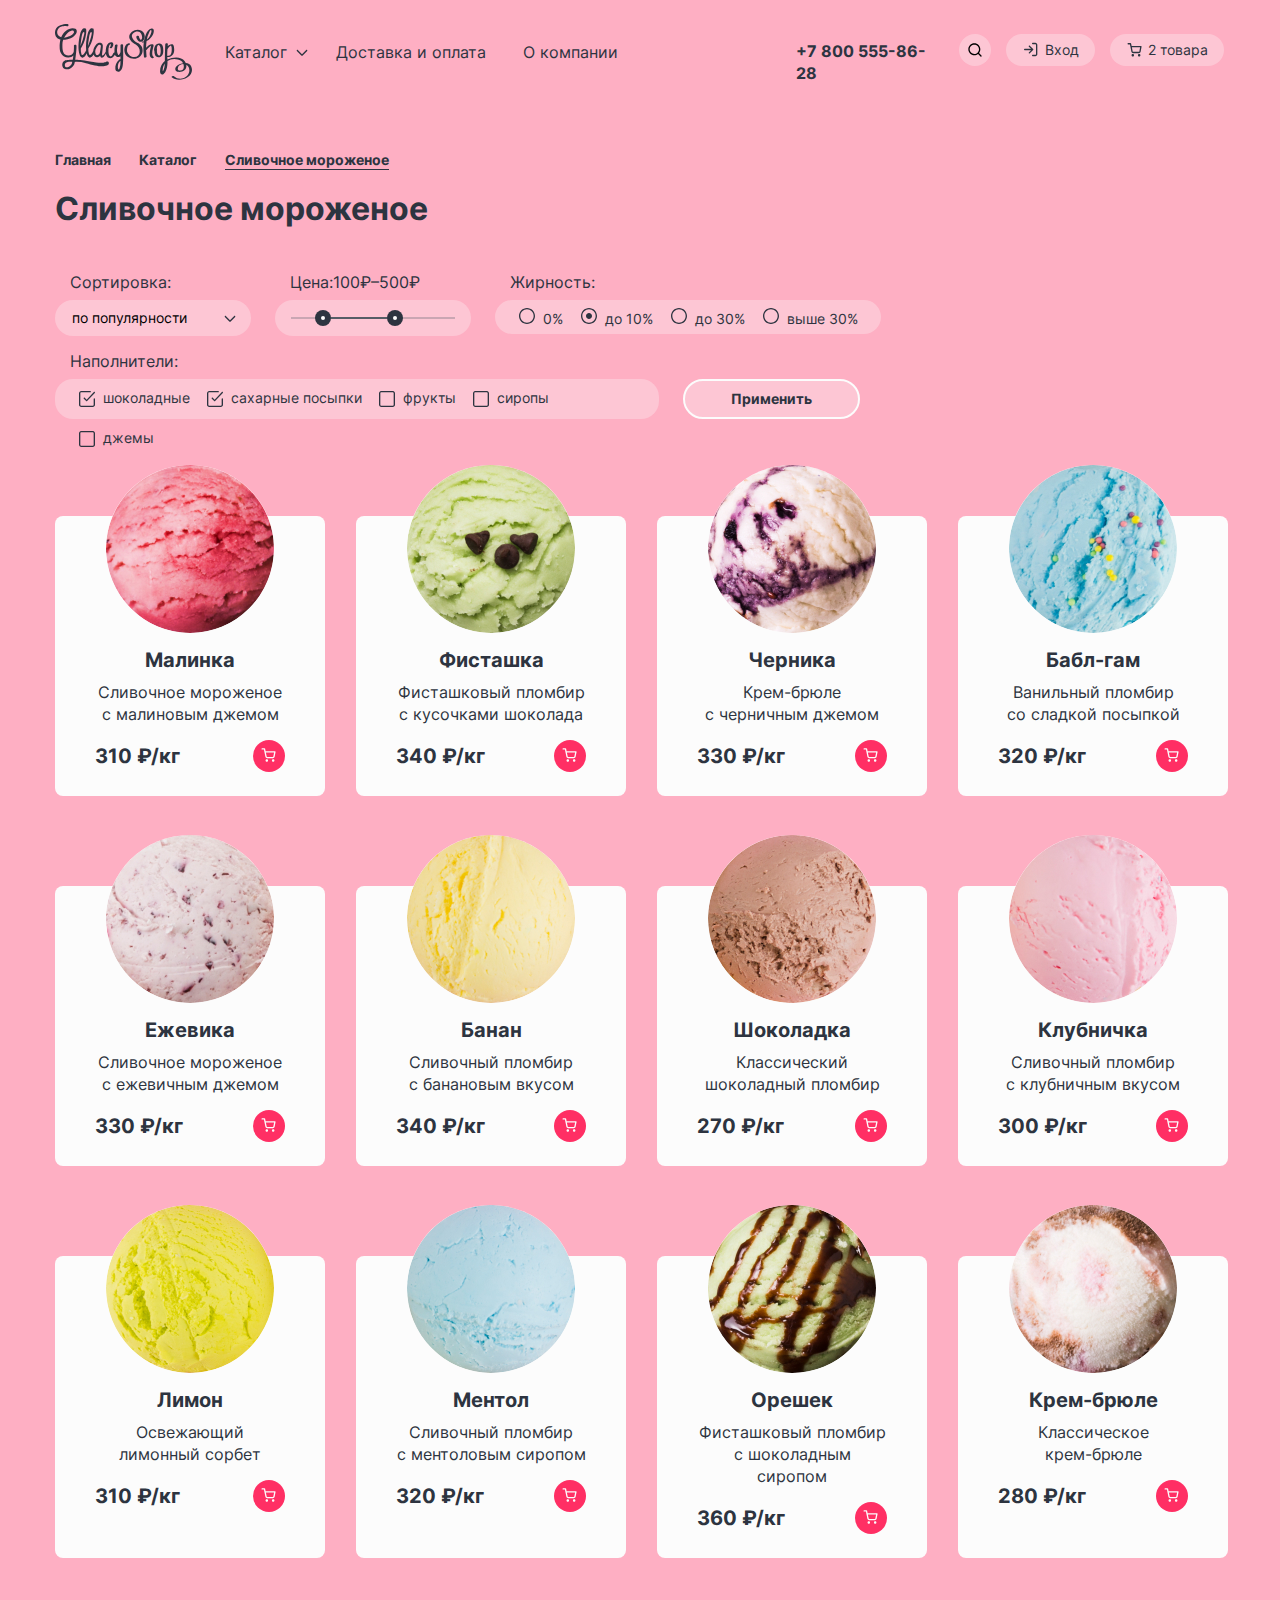
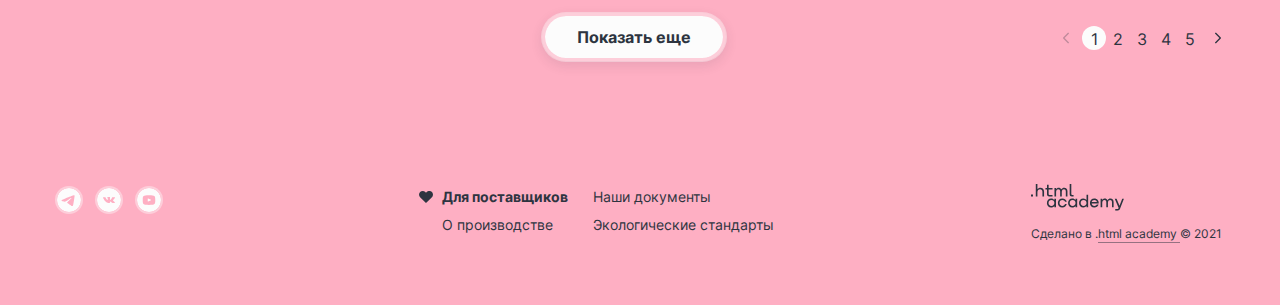
==== commit 158cd9e8: "Исправил ошибки и начал скрипт" ====
--- a/catalog.html
+++ b/catalog.html
@@ -4,66 +4,139 @@
   <head>
     <meta charset="utf-8">
     <link rel="stylesheet" href="styles/styles.css">
+    <link rel="icon" href="favicon.ico">
+    <link rel="icon" type="image/png" sizes="32x32" href="images/favicon.png">
     <title>HTML Academy: Глейси</title>
   </head>
 
   <body>
     <div class="main-container">
       <header class="main-header catalog-header">
-        <a href="index.html" class="catalog-image-link">
+        <a href="index.html" class="main-logo-link">
           <img class="header-image" src="images/logo.svg" alt="Логотип магазина">
         </a>
-        <nav class="header-navigation catalog-navigation">
+        <nav class="header-navigation">
           <ul class="header-first-list">
             <li class="header-first-item header-catalog-item">
-              <a class="header-link catalog-link" href="#">Каталог</a>
-              <ul class="catalog-list">
-                <li class="catalog-item news">
-                 <a href="#" class="catalog-item-link news-link">Новинки</a>
-                </li>
-                <li class="catalog-item">
-                  <a href="catalog.html" class="catalog-item-link">Сливочное</a>
-                </li>
-                <li class="catalog-item">
-                  <a href="#" class="catalog-item-link"> Щербеты</a>
-                </li>
-                <li class="catalog-item">
-                  <a href="#" class="catalog-item-link">Фруктовый лёд</a>
-                </li>
-                <li class="catalog-item">
-                  <a href="#" class="catalog-item-link">Мелорин</a>
-                </li>
-              </ul>
+              <a href="#" class="header-first-button catalog-button">Каталог</a>
+              <div class="catalog-list">
+                <ul class="catalog-list-wrapper">
+                  <li class="catalog-item news">
+                    <a href="#" class="catalog-item-link news-link">Новинки</a>
+                  </li>
+                  <li class="catalog-item">
+                    <a href="catalog.html" class="catalog-item-link">Сливочное</a>
+                  </li>
+                  <li class="catalog-item">
+                    <a href="#" class="catalog-item-link"> Щербеты</a>
+                  </li>
+                  <li class="catalog-item">
+                    <a href="#" class="catalog-item-link">Фруктовый лёд</a>
+                  </li>
+                  <li class="catalog-item">
+                    <a href="#" class="catalog-item-link">Мелорин</a>
+                  </li>
+                </ul>
+              </div>
             </li>
             <li class="header-first-item">
-              <a class="header-link" href="#">Доставка и оплата</a>
+              <a href="#" class="header-first-button">Доставка и оплата</a>
             </li>
             <li class="header-first-item">
-              <a class="header-link" href="#">О компании</a>
+              <a href="#" class="header-first-button">О компании</a>
             </li>
           </ul>
           <ul class="header-second-list">
             <li class="header-second-item tel-item">
-              <tel class="header-tel">+7 800 555-86-28</tel>
-            </li>
-            <li class="header-second-item">
-              <button class="header-button search-button" type="button">
-                <svg width="16" height="16" viewBox="0 0 16 16" fill="none" xmlns="http://www.w3.org/2000/svg">
+              <a class="header-tel" href="tel:+78005558628">+7 800 555-86-28</a>
+            </li>
+            <li class="header-second-item search-item">
+              <a href="#" class="header-button search-button">
+                <svg width="16" height="16" viewBox="0 0 16 16" xmlns="http://www.w3.org/2000/svg">
                   <path fill-rule="evenodd" clip-rule="evenodd"
-                    d="M2.66329 7.33008C2.66329 4.75275 4.75263 2.66341 7.32996 2.66341C9.90729 2.66341 11.9966 4.75275 11.9966 7.33008C11.9966 8.58735 11.4994 9.7285 10.6909 10.5676C10.6681 10.5852 10.6461 10.6044 10.6252 10.6253C10.6043 10.6463 10.585 10.6682 10.5675 10.6911C9.72835 11.4996 8.58722 11.9967 7.32996 11.9967C4.75263 11.9967 2.66329 9.90741 2.66329 7.33008ZM11.0751 12.018C10.0486 12.8391 8.74662 13.3301 7.32996 13.3301C4.01625 13.3301 1.32996 10.6438 1.32996 7.33008C1.32996 4.01637 4.01625 1.33008 7.32996 1.33008C10.6437 1.33008 13.33 4.01637 13.33 7.33008C13.33 8.74676 12.839 10.0488 12.0179 11.0752L14.468 13.5253C14.7284 13.7857 14.7284 14.2078 14.468 14.4682C14.2077 14.7285 13.7855 14.7285 13.5252 14.4682L11.0751 12.018Z"
-                    fill="#2D3440" />
+                    d="M2.66329 7.33008C2.66329 4.75275 4.75263 2.66341 7.32996 2.66341C9.90729 2.66341 11.9966 4.75275 11.9966 7.33008C11.9966 8.58735 11.4994 9.7285 10.6909 10.5676C10.6681 10.5852 10.6461 10.6044 10.6252 10.6253C10.6043 10.6463 10.585 10.6682 10.5675 10.6911C9.72835 11.4996 8.58722 11.9967 7.32996 11.9967C4.75263 11.9967 2.66329 9.90741 2.66329 7.33008ZM11.0751 12.018C10.0486 12.8391 8.74662 13.3301 7.32996 13.3301C4.01625 13.3301 1.32996 10.6438 1.32996 7.33008C1.32996 4.01637 4.01625 1.33008 7.32996 1.33008C10.6437 1.33008 13.33 4.01637 13.33 7.33008C13.33 8.74676 12.839 10.0488 12.0179 11.0752L14.468 13.5253C14.7284 13.7857 14.7284 14.2078 14.468 14.4682C14.2077 14.7285 13.7855 14.7285 13.5252 14.4682L11.0751 12.018Z" />
                 </svg>
-              </button>
-            </li>
-            <li class="header-second-item">
-              <button class="header-button go-button" type="button">
-                <span class="button-span">Вход</span>
-              </button>
-            </li>
-            <li class="header-second-item">
-              <button class="header-button two-button" type="button">
-                <span class="button-span">2 товара</span>
-              </button>
+                <span class="visually-hidden">Поиск по сайту</span>
+              </a>
+              <div class="field-list">
+                <ul class="field-wrapper">
+                  <li class="field-item">
+                    <input class="field-input" type="text" placeholder="Поиск по сайту" name="field-name" required>
+                  </li>
+                </ul>
+              </div>
+            </li>
+            <li class="header-second-item go-top-item">
+              <a href="#" class="header-button go-button">Вход</a>
+              <div class="go-list">
+                <ul class="go-list-wrapper">
+                  <li class="go-item">
+                    <p class="go-title">Личный кабинет</p>
+                  </li>
+                  <li class="go-item">
+                    <form action="https://echo.htmlacademy.ru" class="go-form" method="post">
+                      <input class="go-input" type="email" name="go-email" placeholder="email@example.com" required>
+                      <input class="go-input password-input" type="password" name="go-password" placeholder="123456"
+                        required>
+                      <div class="go-container">
+                        <button class="button-go red-button" type="submit">Войти</button>
+                        <a href="#" class="go-text">Забыли пароль? Регистрация</a>
+                      </div>
+                    </form>
+                  </li>
+                </ul>
+              </div>
+            </li>
+            <li class="header-second-item two-top-item">
+              <a href="#" class="header-button two-button">2 товара</a>
+              <div class="two-list">
+                <ul class="two-wrapper">
+                  <li class="two-item">
+                    <p class="two-title">Корзина</p>
+                  </li>
+                  <li class="two-item raspbery-item">
+                    <div class="raspberry-top-container">
+                      <img class="two-image" src="images/small-raspberry.png" width="46" height="46"
+                        alt="Малиновое мороженое">
+                      <div class="two-text-container">
+                        <p class="two-text">Малинка</p>
+                        <p class="two-small-text">1 кг х 310 ₽</p>
+                      </div>
+                    </div>
+                    <div class="raspberry-bottom-container">
+                      <p class="two-price">310 ₽</p>
+                      <button class="two-button-container" type="button">
+                        <span class="visually-hidden">Убрать товар</span>
+                      </button>
+                    </div>
+                  </li>
+                  <li class="two-item buble-container-item">
+                    <div class="buble-top-container raspberry-top-container">
+                      <img class="two-image" src="images/small-buble.png" width="46" height="46"
+                        alt="Малиновое мороженое">
+                      <div class="two-text-container">
+                        <p class="two-text">Бабл-гам</p>
+                        <p class="two-small-text">1 кг х 310 ₽</p>
+                      </div>
+                    </div>
+                    <div class="raspberry-bottom-container raspberry-bottom-container">
+                      <p class="two-price">310 ₽</p>
+                      <button class="two-button-container" type="button">
+                        <span class="visually-hidden">Убрать товар</span>
+                      </button>
+                    </div>
+                  </li>
+                  <li class="two-item">
+                    <div class="two-item-container">
+                      <a href="#" class="two-item-button red-button">Оформить заказ</a>
+                      <p class="two-item-price">Итого: 790 ₽</p>
+                    </div>
+                  </li>
+                  <li class="header-second-item visually-hidden">
+                    <a href="#" class="header-button empty-button">2 товара</a>
+                  </li>
+                </ul>
+              </div>
             </li>
           </ul>
         </nav>
@@ -71,9 +144,15 @@
       <main class="catalog-main">
         <nav class="main-navigation">
           <ul class="main-navigation-list">
-            <li class="main-navigation-item">Главная</li>
-            <li class="main-navigation-item">Каталог</li>
-            <li class="main-navigation-item">Сливочное мороженое</li>
+            <li class="main-navigation-item">
+              <a class="main-navigation-link" href="#">Главная</a>
+            </li>
+            <li class="main-navigation-item">
+              <a class="main-navigation-link" href="#">Каталог</a>
+            </li>
+            <li class="main-navigation-item last-ice-cream">
+              <a class="main-navigation-link">Сливочное мороженое</a>
+            </li>
           </ul>
         </nav>
         <h1 class="catalog-title">Сливочное мороженое</h1>
@@ -88,7 +167,7 @@
               </select>
             </fieldset>
             <fieldset class="filter-catalog-part">
-              <legend class="filter-catalog-part-title">Цена: 100 ₽–500 ₽</legend>
+              <legend class="filter-catalog-part-title">Цена:100₽–500₽</legend>
               <div class="range-container">
                 <div class="range-scale">
                   <div class="range"></div>
@@ -112,19 +191,19 @@
                 </li>
                 <li class="filter-catalog-part-item">
                   <label class="width">
-                    <input type="radio" class="variants-radio" name="choose-type" value="до 10% " checked>
+                    <input type="radio" class="variants-radio" name="choose-type" value="до 10%" checked>
                     <span class="width-span">до 10% </span>
                   </label>
                 </li>
                 <li class="filter-catalog-part-item">
                   <label class="width">
-                    <input type="radio" class="variants-radio" name="choose-type" value="до 30% ">
+                    <input type="radio" class="variants-radio" name="choose-type" value="до 30%">
                     <span class="width-span">до 30% </span>
                   </label>
                 </li>
                 <li class="filter-catalog-part-item">
                   <label class="width">
-                    <input type="radio" class="variants-radio" name="choose-type" value="выше 30% ">
+                    <input type="radio" class="variants-radio" name="choose-type" value="выше 30%">
                     <span class="width-span">выше 30% </span>
                   </label>
                 </li>
@@ -171,128 +250,205 @@
         <section class="variants">
           <h2 class="visually-hidden">Варианты мороженого</h2>
           <ul class="variants-list">
-            <li class="variants-item raspberry-item">
-              <p class="variants-title-text">Малинка</p>
+            <li class="popular-item">
+              <a href="#" class="popular-item-link">
+                <img class="popular-image" src="images/raspberry.jpg" width="168" height="168"
+                  alt="Малиновое мороженое">
+                <p class="variants-title-text">Малинка</p>
+              </a>
               <p class="variants-text">Сливочное мороженое с малиновым джемом</p>
               <div class="variants-container">
                 <p class="variants-container-text">310 ₽/кг</p>
-                <button class="variants-container-button">
-                  <span class="visually-hidden">Корзина</span>
-                </button>
-              </div>
-            </li>
-            <li class="variants-item pistachios-item">
-              <p class="variants-title-text">Фисташка</p>
+                <button class="popular-container-button" type="button">
+                  <svg width="16" height="16" viewBox="0 0 16 16" xmlns="http://www.w3.org/2000/svg">
+                    <path fill-rule="evenodd" clip-rule="evenodd"
+                      d="M1.16667 1.25C0.798477 1.25 0.5 1.54848 0.5 1.91667C0.5 2.28486 0.798477 2.58333 1.16667 2.58333H2.93794L3.40537 4.91872C3.40821 4.93667 3.41176 4.95438 3.416 4.97182L4.38338 9.80515L4.3835 9.80571C4.46706 10.2257 4.69562 10.603 5.02921 10.8715C5.36111 11.1387 5.77595 11.2813 6.20183 11.2748H11.8225C12.2484 11.2813 12.6633 11.1387 12.9952 10.8715C13.3289 10.6029 13.5575 10.2254 13.641 9.80515L13.641 9.80515L13.642 9.80016L14.5691 4.93872C14.6063 4.74355 14.5545 4.54195 14.4279 4.38887C14.3012 4.23578 14.1129 4.14716 13.9142 4.14716H4.61072L4.1381 1.78583C4.07574 1.47426 3.80215 1.25 3.4844 1.25H1.16667ZM5.69098 9.54444L4.87759 5.4805H13.1084L12.3328 9.54736C12.31 9.65988 12.2485 9.7609 12.1591 9.83291C12.0691 9.90535 11.9565 9.94383 11.841 9.94162L11.841 9.94149H11.8282H6.19614V9.94137L6.18337 9.94162C6.06787 9.94383 5.95528 9.90535 5.8653 9.83291C5.77531 9.76048 5.71368 9.6587 5.69117 9.5454L5.69098 9.54444ZM4.55739 13.5054C4.55739 12.8175 5.1151 12.2597 5.80307 12.2597C6.49105 12.2597 7.04876 12.8175 7.04876 13.5054C7.04876 14.1934 6.49105 14.7511 5.80307 14.7511C5.1151 14.7511 4.55739 14.1934 4.55739 13.5054ZM10.9307 13.5054C10.9307 12.8175 11.4884 12.2597 12.1764 12.2597C12.8644 12.2597 13.4221 12.8175 13.4221 13.5054C13.4221 14.1934 12.8644 14.7511 12.1764 14.7511C11.4884 14.7511 10.9307 14.1934 10.9307 13.5054Z" />
+                  </svg>
+                </button>
+              </div>
+            </li>
+            <li class="popular-item">
+              <a href="#" class="popular-item-link">
+                <img class="popular-image" src="images/pistachio.jpg" width="168" height="168"
+                  alt="Фисташковое мороженое">
+                <p class="variants-title-text">Фисташка</p>
+              </a>
               <p class="variants-text">Фисташковый пломбир с кусочками шоколада</p>
               <div class="variants-container">
                 <p class="variants-container-text">340 ₽/кг</p>
-                <button class="variants-container-button">
-                  <span class="visually-hidden">Корзина</span>
-                </button>
-              </div>
-            </li>
-            <li class="variants-item blackberry-item">
-              <p class="variants-title-text">Черника</p>
+                <button class="popular-container-button" type="button">
+                  <svg width="16" height="16" viewBox="0 0 16 16" xmlns="http://www.w3.org/2000/svg">
+                    <path fill-rule="evenodd" clip-rule="evenodd"
+                      d="M1.16667 1.25C0.798477 1.25 0.5 1.54848 0.5 1.91667C0.5 2.28486 0.798477 2.58333 1.16667 2.58333H2.93794L3.40537 4.91872C3.40821 4.93667 3.41176 4.95438 3.416 4.97182L4.38338 9.80515L4.3835 9.80571C4.46706 10.2257 4.69562 10.603 5.02921 10.8715C5.36111 11.1387 5.77595 11.2813 6.20183 11.2748H11.8225C12.2484 11.2813 12.6633 11.1387 12.9952 10.8715C13.3289 10.6029 13.5575 10.2254 13.641 9.80515L13.641 9.80515L13.642 9.80016L14.5691 4.93872C14.6063 4.74355 14.5545 4.54195 14.4279 4.38887C14.3012 4.23578 14.1129 4.14716 13.9142 4.14716H4.61072L4.1381 1.78583C4.07574 1.47426 3.80215 1.25 3.4844 1.25H1.16667ZM5.69098 9.54444L4.87759 5.4805H13.1084L12.3328 9.54736C12.31 9.65988 12.2485 9.7609 12.1591 9.83291C12.0691 9.90535 11.9565 9.94383 11.841 9.94162L11.841 9.94149H11.8282H6.19614V9.94137L6.18337 9.94162C6.06787 9.94383 5.95528 9.90535 5.8653 9.83291C5.77531 9.76048 5.71368 9.6587 5.69117 9.5454L5.69098 9.54444ZM4.55739 13.5054C4.55739 12.8175 5.1151 12.2597 5.80307 12.2597C6.49105 12.2597 7.04876 12.8175 7.04876 13.5054C7.04876 14.1934 6.49105 14.7511 5.80307 14.7511C5.1151 14.7511 4.55739 14.1934 4.55739 13.5054ZM10.9307 13.5054C10.9307 12.8175 11.4884 12.2597 12.1764 12.2597C12.8644 12.2597 13.4221 12.8175 13.4221 13.5054C13.4221 14.1934 12.8644 14.7511 12.1764 14.7511C11.4884 14.7511 10.9307 14.1934 10.9307 13.5054Z" />
+                  </svg>
+                </button>
+              </div>
+            </li>
+            <li class="popular-item">
+              <a href="#" class="popular-item-link">
+                <img class="popular-image" src="images/blueberry.jpg" width="168" height="168"
+                  alt="Черничное мороженое">
+                <p class="variants-title-text">Черника</p>
+              </a>
               <p class="variants-text">Крем-брюле<br>
                 с черничным джемом</p>
               <div class="variants-container">
                 <p class="variants-container-text">330 ₽/кг</p>
-                <button class="variants-container-button">
-                  <span class="visually-hidden">Корзина</span>
-                </button>
-              </div>
-            </li>
-            <li class="variants-item buble-item">
-              <p class="variants-title-text">Бабл-гам</p>
+                <button class="popular-container-button" type="button">
+                  <svg width="16" height="16" viewBox="0 0 16 16" xmlns="http://www.w3.org/2000/svg">
+                    <path fill-rule="evenodd" clip-rule="evenodd"
+                      d="M1.16667 1.25C0.798477 1.25 0.5 1.54848 0.5 1.91667C0.5 2.28486 0.798477 2.58333 1.16667 2.58333H2.93794L3.40537 4.91872C3.40821 4.93667 3.41176 4.95438 3.416 4.97182L4.38338 9.80515L4.3835 9.80571C4.46706 10.2257 4.69562 10.603 5.02921 10.8715C5.36111 11.1387 5.77595 11.2813 6.20183 11.2748H11.8225C12.2484 11.2813 12.6633 11.1387 12.9952 10.8715C13.3289 10.6029 13.5575 10.2254 13.641 9.80515L13.641 9.80515L13.642 9.80016L14.5691 4.93872C14.6063 4.74355 14.5545 4.54195 14.4279 4.38887C14.3012 4.23578 14.1129 4.14716 13.9142 4.14716H4.61072L4.1381 1.78583C4.07574 1.47426 3.80215 1.25 3.4844 1.25H1.16667ZM5.69098 9.54444L4.87759 5.4805H13.1084L12.3328 9.54736C12.31 9.65988 12.2485 9.7609 12.1591 9.83291C12.0691 9.90535 11.9565 9.94383 11.841 9.94162L11.841 9.94149H11.8282H6.19614V9.94137L6.18337 9.94162C6.06787 9.94383 5.95528 9.90535 5.8653 9.83291C5.77531 9.76048 5.71368 9.6587 5.69117 9.5454L5.69098 9.54444ZM4.55739 13.5054C4.55739 12.8175 5.1151 12.2597 5.80307 12.2597C6.49105 12.2597 7.04876 12.8175 7.04876 13.5054C7.04876 14.1934 6.49105 14.7511 5.80307 14.7511C5.1151 14.7511 4.55739 14.1934 4.55739 13.5054ZM10.9307 13.5054C10.9307 12.8175 11.4884 12.2597 12.1764 12.2597C12.8644 12.2597 13.4221 12.8175 13.4221 13.5054C13.4221 14.1934 12.8644 14.7511 12.1764 14.7511C11.4884 14.7511 10.9307 14.1934 10.9307 13.5054Z" />
+                  </svg>
+                </button>
+              </div>
+            </li>
+            <li class="popular-item">
+              <a href="#" class="popular-item-link">
+                <img class="popular-image" src="images/buble-gum.jpg" width="168" height="168" alt="Бабл-гам">
+                <p class="variants-title-text">Бабл-гам</p>
+              </a>
               <p class="variants-text">Ванильный пломбир<br>
                 со сладкой посыпкой</p>
               <div class="variants-container">
                 <p class="variants-container-text">320 ₽/кг</p>
-                <button class="variants-container-button">
-                  <span class="visually-hidden">Корзина</span>
-                </button>
-              </div>
-            </li>
-            <li class="variants-item bluederry-item">
-              <p class="variants-title-text">Ежевика</p>
+                <button class="popular-container-button" type="button">
+                  <svg width="16" height="16" viewBox="0 0 16 16" xmlns="http://www.w3.org/2000/svg">
+                    <path fill-rule="evenodd" clip-rule="evenodd"
+                      d="M1.16667 1.25C0.798477 1.25 0.5 1.54848 0.5 1.91667C0.5 2.28486 0.798477 2.58333 1.16667 2.58333H2.93794L3.40537 4.91872C3.40821 4.93667 3.41176 4.95438 3.416 4.97182L4.38338 9.80515L4.3835 9.80571C4.46706 10.2257 4.69562 10.603 5.02921 10.8715C5.36111 11.1387 5.77595 11.2813 6.20183 11.2748H11.8225C12.2484 11.2813 12.6633 11.1387 12.9952 10.8715C13.3289 10.6029 13.5575 10.2254 13.641 9.80515L13.641 9.80515L13.642 9.80016L14.5691 4.93872C14.6063 4.74355 14.5545 4.54195 14.4279 4.38887C14.3012 4.23578 14.1129 4.14716 13.9142 4.14716H4.61072L4.1381 1.78583C4.07574 1.47426 3.80215 1.25 3.4844 1.25H1.16667ZM5.69098 9.54444L4.87759 5.4805H13.1084L12.3328 9.54736C12.31 9.65988 12.2485 9.7609 12.1591 9.83291C12.0691 9.90535 11.9565 9.94383 11.841 9.94162L11.841 9.94149H11.8282H6.19614V9.94137L6.18337 9.94162C6.06787 9.94383 5.95528 9.90535 5.8653 9.83291C5.77531 9.76048 5.71368 9.6587 5.69117 9.5454L5.69098 9.54444ZM4.55739 13.5054C4.55739 12.8175 5.1151 12.2597 5.80307 12.2597C6.49105 12.2597 7.04876 12.8175 7.04876 13.5054C7.04876 14.1934 6.49105 14.7511 5.80307 14.7511C5.1151 14.7511 4.55739 14.1934 4.55739 13.5054ZM10.9307 13.5054C10.9307 12.8175 11.4884 12.2597 12.1764 12.2597C12.8644 12.2597 13.4221 12.8175 13.4221 13.5054C13.4221 14.1934 12.8644 14.7511 12.1764 14.7511C11.4884 14.7511 10.9307 14.1934 10.9307 13.5054Z" />
+                  </svg>
+                </button>
+              </div>
+            </li>
+            <li class="popular-item">
+              <a href="#" class="popular-item-link">
+                <img class="popular-image" src="images/bramble.jpg" width="168" height="168" alt="Ежевичное мороженое">
+                <p class="variants-title-text">Ежевика</p>
+              </a>
               <p class="variants-text">Сливочное мороженое с ежевичным джемом</p>
               <div class="variants-container">
                 <p class="variants-container-text">330 ₽/кг</p>
-                <button class="variants-container-button">
-                  <span class="visually-hidden">Корзина</span>
-                </button>
-              </div>
-            </li>
-            <li class="variants-item banana-item">
-              <p class="variants-title-text">Банан</p>
+                <button class="popular-container-button" type="button">
+                  <svg width="16" height="16" viewBox="0 0 16 16" xmlns="http://www.w3.org/2000/svg">
+                    <path fill-rule="evenodd" clip-rule="evenodd"
+                      d="M1.16667 1.25C0.798477 1.25 0.5 1.54848 0.5 1.91667C0.5 2.28486 0.798477 2.58333 1.16667 2.58333H2.93794L3.40537 4.91872C3.40821 4.93667 3.41176 4.95438 3.416 4.97182L4.38338 9.80515L4.3835 9.80571C4.46706 10.2257 4.69562 10.603 5.02921 10.8715C5.36111 11.1387 5.77595 11.2813 6.20183 11.2748H11.8225C12.2484 11.2813 12.6633 11.1387 12.9952 10.8715C13.3289 10.6029 13.5575 10.2254 13.641 9.80515L13.641 9.80515L13.642 9.80016L14.5691 4.93872C14.6063 4.74355 14.5545 4.54195 14.4279 4.38887C14.3012 4.23578 14.1129 4.14716 13.9142 4.14716H4.61072L4.1381 1.78583C4.07574 1.47426 3.80215 1.25 3.4844 1.25H1.16667ZM5.69098 9.54444L4.87759 5.4805H13.1084L12.3328 9.54736C12.31 9.65988 12.2485 9.7609 12.1591 9.83291C12.0691 9.90535 11.9565 9.94383 11.841 9.94162L11.841 9.94149H11.8282H6.19614V9.94137L6.18337 9.94162C6.06787 9.94383 5.95528 9.90535 5.8653 9.83291C5.77531 9.76048 5.71368 9.6587 5.69117 9.5454L5.69098 9.54444ZM4.55739 13.5054C4.55739 12.8175 5.1151 12.2597 5.80307 12.2597C6.49105 12.2597 7.04876 12.8175 7.04876 13.5054C7.04876 14.1934 6.49105 14.7511 5.80307 14.7511C5.1151 14.7511 4.55739 14.1934 4.55739 13.5054ZM10.9307 13.5054C10.9307 12.8175 11.4884 12.2597 12.1764 12.2597C12.8644 12.2597 13.4221 12.8175 13.4221 13.5054C13.4221 14.1934 12.8644 14.7511 12.1764 14.7511C11.4884 14.7511 10.9307 14.1934 10.9307 13.5054Z" />
+                  </svg>
+                </button>
+              </div>
+            </li>
+            <li class="popular-item">
+              <a href="#" class="popular-item-link">
+                <img class="popular-image" src="images/banan.jpg" width="168" height="168" alt="Банановое мороженое">
+                <p class="variants-title-text">Банан</p>
+              </a>
               <p class="variants-text">Сливочный пломбир<br>
                 с банановым вкусом</p>
               <div class="variants-container">
                 <p class="variants-container-text">340 ₽/кг</p>
-                <button class="variants-container-button">
-                  <span class="visually-hidden">Корзина</span>
-                </button>
-              </div>
-            </li>
-            <li class="variants-item choko-item">
-              <p class="variants-title-text">Шоколадка</p>
+                <button class="popular-container-button" type="button">
+                  <svg width="16" height="16" viewBox="0 0 16 16" xmlns="http://www.w3.org/2000/svg">
+                    <path fill-rule="evenodd" clip-rule="evenodd"
+                      d="M1.16667 1.25C0.798477 1.25 0.5 1.54848 0.5 1.91667C0.5 2.28486 0.798477 2.58333 1.16667 2.58333H2.93794L3.40537 4.91872C3.40821 4.93667 3.41176 4.95438 3.416 4.97182L4.38338 9.80515L4.3835 9.80571C4.46706 10.2257 4.69562 10.603 5.02921 10.8715C5.36111 11.1387 5.77595 11.2813 6.20183 11.2748H11.8225C12.2484 11.2813 12.6633 11.1387 12.9952 10.8715C13.3289 10.6029 13.5575 10.2254 13.641 9.80515L13.641 9.80515L13.642 9.80016L14.5691 4.93872C14.6063 4.74355 14.5545 4.54195 14.4279 4.38887C14.3012 4.23578 14.1129 4.14716 13.9142 4.14716H4.61072L4.1381 1.78583C4.07574 1.47426 3.80215 1.25 3.4844 1.25H1.16667ZM5.69098 9.54444L4.87759 5.4805H13.1084L12.3328 9.54736C12.31 9.65988 12.2485 9.7609 12.1591 9.83291C12.0691 9.90535 11.9565 9.94383 11.841 9.94162L11.841 9.94149H11.8282H6.19614V9.94137L6.18337 9.94162C6.06787 9.94383 5.95528 9.90535 5.8653 9.83291C5.77531 9.76048 5.71368 9.6587 5.69117 9.5454L5.69098 9.54444ZM4.55739 13.5054C4.55739 12.8175 5.1151 12.2597 5.80307 12.2597C6.49105 12.2597 7.04876 12.8175 7.04876 13.5054C7.04876 14.1934 6.49105 14.7511 5.80307 14.7511C5.1151 14.7511 4.55739 14.1934 4.55739 13.5054ZM10.9307 13.5054C10.9307 12.8175 11.4884 12.2597 12.1764 12.2597C12.8644 12.2597 13.4221 12.8175 13.4221 13.5054C13.4221 14.1934 12.8644 14.7511 12.1764 14.7511C11.4884 14.7511 10.9307 14.1934 10.9307 13.5054Z" />
+                  </svg>
+                </button>
+              </div>
+            </li>
+            <li class="popular-item">
+              <a href="#" class="popular-item-link">
+                <img class="popular-image" src="images/chocolate.jpg" width="168" height="168"
+                  alt="Шоколадное мороженое">
+                <p class="variants-title-text">Шоколадка</p>
+              </a>
               <p class="variants-text">Классический шоколадный пломбир</p>
               <div class="variants-container">
                 <p class="variants-container-text">270 ₽/кг</p>
-                <button class="variants-container-button">
-                  <span class="visually-hidden">Корзина</span>
-                </button>
-              </div>
-            </li>
-            <li class="variants-item strawberry-item">
-              <p class="variants-title-text">Клубничка</p>
+                <button class="popular-container-button" type="button">
+                  <svg width="16" height="16" viewBox="0 0 16 16" xmlns="http://www.w3.org/2000/svg">
+                    <path fill-rule="evenodd" clip-rule="evenodd"
+                      d="M1.16667 1.25C0.798477 1.25 0.5 1.54848 0.5 1.91667C0.5 2.28486 0.798477 2.58333 1.16667 2.58333H2.93794L3.40537 4.91872C3.40821 4.93667 3.41176 4.95438 3.416 4.97182L4.38338 9.80515L4.3835 9.80571C4.46706 10.2257 4.69562 10.603 5.02921 10.8715C5.36111 11.1387 5.77595 11.2813 6.20183 11.2748H11.8225C12.2484 11.2813 12.6633 11.1387 12.9952 10.8715C13.3289 10.6029 13.5575 10.2254 13.641 9.80515L13.641 9.80515L13.642 9.80016L14.5691 4.93872C14.6063 4.74355 14.5545 4.54195 14.4279 4.38887C14.3012 4.23578 14.1129 4.14716 13.9142 4.14716H4.61072L4.1381 1.78583C4.07574 1.47426 3.80215 1.25 3.4844 1.25H1.16667ZM5.69098 9.54444L4.87759 5.4805H13.1084L12.3328 9.54736C12.31 9.65988 12.2485 9.7609 12.1591 9.83291C12.0691 9.90535 11.9565 9.94383 11.841 9.94162L11.841 9.94149H11.8282H6.19614V9.94137L6.18337 9.94162C6.06787 9.94383 5.95528 9.90535 5.8653 9.83291C5.77531 9.76048 5.71368 9.6587 5.69117 9.5454L5.69098 9.54444ZM4.55739 13.5054C4.55739 12.8175 5.1151 12.2597 5.80307 12.2597C6.49105 12.2597 7.04876 12.8175 7.04876 13.5054C7.04876 14.1934 6.49105 14.7511 5.80307 14.7511C5.1151 14.7511 4.55739 14.1934 4.55739 13.5054ZM10.9307 13.5054C10.9307 12.8175 11.4884 12.2597 12.1764 12.2597C12.8644 12.2597 13.4221 12.8175 13.4221 13.5054C13.4221 14.1934 12.8644 14.7511 12.1764 14.7511C11.4884 14.7511 10.9307 14.1934 10.9307 13.5054Z" />
+                  </svg>
+                </button>
+              </div>
+            </li>
+            <li class="popular-item">
+              <a href="#" class="popular-item-link">
+                <img class="popular-image" src="images/strawberry.jpg" width="168" height="168"
+                  alt="Клубничное мороженое">
+                <p class="variants-title-text">Клубничка</p>
+              </a>
               <p class="variants-text">Сливочный пломбир<br>
                 с клубничным вкусом</p>
               <div class="variants-container">
                 <p class="variants-container-text">300 ₽/кг</p>
-                <button class="variants-container-button">
-                  <span class="visually-hidden">Корзина</span>
-                </button>
-              </div>
-            </li>
-            <li class="variants-item limon-item">
-              <p class="variants-title-text">Лимон</p>
+                <button class="popular-container-button" type="button">
+                  <svg width="16" height="16" viewBox="0 0 16 16" xmlns="http://www.w3.org/2000/svg">
+                    <path fill-rule="evenodd" clip-rule="evenodd"
+                      d="M1.16667 1.25C0.798477 1.25 0.5 1.54848 0.5 1.91667C0.5 2.28486 0.798477 2.58333 1.16667 2.58333H2.93794L3.40537 4.91872C3.40821 4.93667 3.41176 4.95438 3.416 4.97182L4.38338 9.80515L4.3835 9.80571C4.46706 10.2257 4.69562 10.603 5.02921 10.8715C5.36111 11.1387 5.77595 11.2813 6.20183 11.2748H11.8225C12.2484 11.2813 12.6633 11.1387 12.9952 10.8715C13.3289 10.6029 13.5575 10.2254 13.641 9.80515L13.641 9.80515L13.642 9.80016L14.5691 4.93872C14.6063 4.74355 14.5545 4.54195 14.4279 4.38887C14.3012 4.23578 14.1129 4.14716 13.9142 4.14716H4.61072L4.1381 1.78583C4.07574 1.47426 3.80215 1.25 3.4844 1.25H1.16667ZM5.69098 9.54444L4.87759 5.4805H13.1084L12.3328 9.54736C12.31 9.65988 12.2485 9.7609 12.1591 9.83291C12.0691 9.90535 11.9565 9.94383 11.841 9.94162L11.841 9.94149H11.8282H6.19614V9.94137L6.18337 9.94162C6.06787 9.94383 5.95528 9.90535 5.8653 9.83291C5.77531 9.76048 5.71368 9.6587 5.69117 9.5454L5.69098 9.54444ZM4.55739 13.5054C4.55739 12.8175 5.1151 12.2597 5.80307 12.2597C6.49105 12.2597 7.04876 12.8175 7.04876 13.5054C7.04876 14.1934 6.49105 14.7511 5.80307 14.7511C5.1151 14.7511 4.55739 14.1934 4.55739 13.5054ZM10.9307 13.5054C10.9307 12.8175 11.4884 12.2597 12.1764 12.2597C12.8644 12.2597 13.4221 12.8175 13.4221 13.5054C13.4221 14.1934 12.8644 14.7511 12.1764 14.7511C11.4884 14.7511 10.9307 14.1934 10.9307 13.5054Z" />
+                  </svg>
+                </button>
+              </div>
+            </li>
+            <li class="popular-item">
+              <a href="#" class="popular-item-link">
+                <img class="popular-image" src="images/limon.jpg" width="168" height="168" alt="Лимонное мороженое">
+                <p class="variants-title-text">Лимон</p>
+              </a>
               <p class="variants-text">Освежающий лимонный сорбет</p>
               <div class="variants-container">
                 <p class="variants-container-text">310 ₽/кг</p>
-                <button class="variants-container-button">
-                  <span class="visually-hidden">Корзина</span>
-                </button>
-              </div>
-            </li>
-            <li class="variants-item mentol-item">
-              <p class="variants-title-text">Ментол</p>
+                <button class="popular-container-button" type="button">
+                  <svg width="16" height="16" viewBox="0 0 16 16" xmlns="http://www.w3.org/2000/svg">
+                    <path fill-rule="evenodd" clip-rule="evenodd"
+                      d="M1.16667 1.25C0.798477 1.25 0.5 1.54848 0.5 1.91667C0.5 2.28486 0.798477 2.58333 1.16667 2.58333H2.93794L3.40537 4.91872C3.40821 4.93667 3.41176 4.95438 3.416 4.97182L4.38338 9.80515L4.3835 9.80571C4.46706 10.2257 4.69562 10.603 5.02921 10.8715C5.36111 11.1387 5.77595 11.2813 6.20183 11.2748H11.8225C12.2484 11.2813 12.6633 11.1387 12.9952 10.8715C13.3289 10.6029 13.5575 10.2254 13.641 9.80515L13.641 9.80515L13.642 9.80016L14.5691 4.93872C14.6063 4.74355 14.5545 4.54195 14.4279 4.38887C14.3012 4.23578 14.1129 4.14716 13.9142 4.14716H4.61072L4.1381 1.78583C4.07574 1.47426 3.80215 1.25 3.4844 1.25H1.16667ZM5.69098 9.54444L4.87759 5.4805H13.1084L12.3328 9.54736C12.31 9.65988 12.2485 9.7609 12.1591 9.83291C12.0691 9.90535 11.9565 9.94383 11.841 9.94162L11.841 9.94149H11.8282H6.19614V9.94137L6.18337 9.94162C6.06787 9.94383 5.95528 9.90535 5.8653 9.83291C5.77531 9.76048 5.71368 9.6587 5.69117 9.5454L5.69098 9.54444ZM4.55739 13.5054C4.55739 12.8175 5.1151 12.2597 5.80307 12.2597C6.49105 12.2597 7.04876 12.8175 7.04876 13.5054C7.04876 14.1934 6.49105 14.7511 5.80307 14.7511C5.1151 14.7511 4.55739 14.1934 4.55739 13.5054ZM10.9307 13.5054C10.9307 12.8175 11.4884 12.2597 12.1764 12.2597C12.8644 12.2597 13.4221 12.8175 13.4221 13.5054C13.4221 14.1934 12.8644 14.7511 12.1764 14.7511C11.4884 14.7511 10.9307 14.1934 10.9307 13.5054Z" />
+                  </svg>
+                </button>
+              </div>
+            </li>
+            <li class="popular-item">
+              <a href="#" class="popular-item-link">
+                <img class="popular-image" src="images/mentol.jpg" width="168" height="168" alt="Ментоловое мороженое">
+                <p class="variants-title-text">Ментол</p>
+              </a>
               <p class="variants-text">Сливочный пломбир<br>
                 с ментоловым сиропом</p>
               <div class="variants-container">
                 <p class="variants-container-text">320 ₽/кг</p>
-                <button class="variants-container-button">
-                  <span class="visually-hidden">Корзина</span>
-                </button>
-              </div>
-            </li>
-            <li class="variants-item nut-item">
-              <p class="variants-title-text">Орешек</p>
+                <button class="popular-container-button" type="button">
+                  <svg width="16" height="16" viewBox="0 0 16 16" xmlns="http://www.w3.org/2000/svg">
+                    <path fill-rule="evenodd" clip-rule="evenodd"
+                      d="M1.16667 1.25C0.798477 1.25 0.5 1.54848 0.5 1.91667C0.5 2.28486 0.798477 2.58333 1.16667 2.58333H2.93794L3.40537 4.91872C3.40821 4.93667 3.41176 4.95438 3.416 4.97182L4.38338 9.80515L4.3835 9.80571C4.46706 10.2257 4.69562 10.603 5.02921 10.8715C5.36111 11.1387 5.77595 11.2813 6.20183 11.2748H11.8225C12.2484 11.2813 12.6633 11.1387 12.9952 10.8715C13.3289 10.6029 13.5575 10.2254 13.641 9.80515L13.641 9.80515L13.642 9.80016L14.5691 4.93872C14.6063 4.74355 14.5545 4.54195 14.4279 4.38887C14.3012 4.23578 14.1129 4.14716 13.9142 4.14716H4.61072L4.1381 1.78583C4.07574 1.47426 3.80215 1.25 3.4844 1.25H1.16667ZM5.69098 9.54444L4.87759 5.4805H13.1084L12.3328 9.54736C12.31 9.65988 12.2485 9.7609 12.1591 9.83291C12.0691 9.90535 11.9565 9.94383 11.841 9.94162L11.841 9.94149H11.8282H6.19614V9.94137L6.18337 9.94162C6.06787 9.94383 5.95528 9.90535 5.8653 9.83291C5.77531 9.76048 5.71368 9.6587 5.69117 9.5454L5.69098 9.54444ZM4.55739 13.5054C4.55739 12.8175 5.1151 12.2597 5.80307 12.2597C6.49105 12.2597 7.04876 12.8175 7.04876 13.5054C7.04876 14.1934 6.49105 14.7511 5.80307 14.7511C5.1151 14.7511 4.55739 14.1934 4.55739 13.5054ZM10.9307 13.5054C10.9307 12.8175 11.4884 12.2597 12.1764 12.2597C12.8644 12.2597 13.4221 12.8175 13.4221 13.5054C13.4221 14.1934 12.8644 14.7511 12.1764 14.7511C11.4884 14.7511 10.9307 14.1934 10.9307 13.5054Z" />
+                  </svg>
+                </button>
+              </div>
+            </li>
+            <li class="popular-item">
+              <a href="#" class="popular-item-link">
+                <img class="popular-image" src="images/nut.jpg" width="168" height="168" alt="Мороженое с орешками">
+                <p class="variants-title-text">Орешек</p>
+              </a>
               <p class="variants-text">Фисташковый пломбир с шоколадным сиропом</p>
               <div class="variants-container">
                 <p class="variants-container-text">360 ₽/кг</p>
-                <button class="variants-container-button">
-                  <span class="visually-hidden">Корзина</span>
-                </button>
-              </div>
-            </li>
-            <li class="variants-item crem-item">
-              <p class="variants-title-text">Крем-брюле</p>
+                <button class="popular-container-button" type="button">
+                  <svg width="16" height="16" viewBox="0 0 16 16" xmlns="http://www.w3.org/2000/svg">
+                    <path fill-rule="evenodd" clip-rule="evenodd"
+                      d="M1.16667 1.25C0.798477 1.25 0.5 1.54848 0.5 1.91667C0.5 2.28486 0.798477 2.58333 1.16667 2.58333H2.93794L3.40537 4.91872C3.40821 4.93667 3.41176 4.95438 3.416 4.97182L4.38338 9.80515L4.3835 9.80571C4.46706 10.2257 4.69562 10.603 5.02921 10.8715C5.36111 11.1387 5.77595 11.2813 6.20183 11.2748H11.8225C12.2484 11.2813 12.6633 11.1387 12.9952 10.8715C13.3289 10.6029 13.5575 10.2254 13.641 9.80515L13.641 9.80515L13.642 9.80016L14.5691 4.93872C14.6063 4.74355 14.5545 4.54195 14.4279 4.38887C14.3012 4.23578 14.1129 4.14716 13.9142 4.14716H4.61072L4.1381 1.78583C4.07574 1.47426 3.80215 1.25 3.4844 1.25H1.16667ZM5.69098 9.54444L4.87759 5.4805H13.1084L12.3328 9.54736C12.31 9.65988 12.2485 9.7609 12.1591 9.83291C12.0691 9.90535 11.9565 9.94383 11.841 9.94162L11.841 9.94149H11.8282H6.19614V9.94137L6.18337 9.94162C6.06787 9.94383 5.95528 9.90535 5.8653 9.83291C5.77531 9.76048 5.71368 9.6587 5.69117 9.5454L5.69098 9.54444ZM4.55739 13.5054C4.55739 12.8175 5.1151 12.2597 5.80307 12.2597C6.49105 12.2597 7.04876 12.8175 7.04876 13.5054C7.04876 14.1934 6.49105 14.7511 5.80307 14.7511C5.1151 14.7511 4.55739 14.1934 4.55739 13.5054ZM10.9307 13.5054C10.9307 12.8175 11.4884 12.2597 12.1764 12.2597C12.8644 12.2597 13.4221 12.8175 13.4221 13.5054C13.4221 14.1934 12.8644 14.7511 12.1764 14.7511C11.4884 14.7511 10.9307 14.1934 10.9307 13.5054Z" />
+                  </svg>
+                </button>
+              </div>
+            </li>
+            <li class="popular-item">
+              <a href="#" class="popular-item-link">
+                <img class="popular-image" src="images/cream.jpg" width="168" height="168" alt="Мороженое с кремом">
+                <p class="variants-title-text">Крем-брюле</p>
+              </a>
               <p class="variants-text">Классическое<br> крем-брюле </p>
               <div class="variants-container">
                 <p class="variants-container-text">280 ₽/кг</p>
-                <button class="variants-container-button">
-                  <span class="visually-hidden">Корзина</span>
+                <button class="popular-container-button" type="button">
+                  <svg width="16" height="16" viewBox="0 0 16 16" xmlns="http://www.w3.org/2000/svg">
+                    <path fill-rule="evenodd" clip-rule="evenodd"
+                      d="M1.16667 1.25C0.798477 1.25 0.5 1.54848 0.5 1.91667C0.5 2.28486 0.798477 2.58333 1.16667 2.58333H2.93794L3.40537 4.91872C3.40821 4.93667 3.41176 4.95438 3.416 4.97182L4.38338 9.80515L4.3835 9.80571C4.46706 10.2257 4.69562 10.603 5.02921 10.8715C5.36111 11.1387 5.77595 11.2813 6.20183 11.2748H11.8225C12.2484 11.2813 12.6633 11.1387 12.9952 10.8715C13.3289 10.6029 13.5575 10.2254 13.641 9.80515L13.641 9.80515L13.642 9.80016L14.5691 4.93872C14.6063 4.74355 14.5545 4.54195 14.4279 4.38887C14.3012 4.23578 14.1129 4.14716 13.9142 4.14716H4.61072L4.1381 1.78583C4.07574 1.47426 3.80215 1.25 3.4844 1.25H1.16667ZM5.69098 9.54444L4.87759 5.4805H13.1084L12.3328 9.54736C12.31 9.65988 12.2485 9.7609 12.1591 9.83291C12.0691 9.90535 11.9565 9.94383 11.841 9.94162L11.841 9.94149H11.8282H6.19614V9.94137L6.18337 9.94162C6.06787 9.94383 5.95528 9.90535 5.8653 9.83291C5.77531 9.76048 5.71368 9.6587 5.69117 9.5454L5.69098 9.54444ZM4.55739 13.5054C4.55739 12.8175 5.1151 12.2597 5.80307 12.2597C6.49105 12.2597 7.04876 12.8175 7.04876 13.5054C7.04876 14.1934 6.49105 14.7511 5.80307 14.7511C5.1151 14.7511 4.55739 14.1934 4.55739 13.5054ZM10.9307 13.5054C10.9307 12.8175 11.4884 12.2597 12.1764 12.2597C12.8644 12.2597 13.4221 12.8175 13.4221 13.5054C13.4221 14.1934 12.8644 14.7511 12.1764 14.7511C11.4884 14.7511 10.9307 14.1934 10.9307 13.5054Z" />
+                  </svg>
                 </button>
               </div>
             </li>
@@ -300,84 +456,80 @@
         </section>
         <section class="pagination">
           <h2 class="visually-hidden">Страницы каталога</h2>
-          <button class="pagination-button" type="button">
-            <span class="pagination-button-span">Показать еще</span>
-          </button>
+          <a href="#" class="pagination-button main-button">Показать еще</a>
           <div class="pagination-container">
-          <button class="button-prev" type="button">
-            <span class="visually-hidden">Назад</span>
-          </button>
-          <ul class="pagination-list">
-            <li class="pagination-item">1</li>
-            <li class="pagination-item">2</li>
-            <li class="pagination-item">3</li>
-            <li class="pagination-item">4</li>
-            <li class="pagination-item">5</li>
-          </ul>
-          <button class="button-next" type="button">
-            <span class="visually-hidden">Вперед</span>
-          </button>
-        </div>
+            <a class="button-prev" href="#">
+              <span class="visually-hidden">Назад</span>
+            </a>
+            <ul class="pagination-list">
+              <li class="pagination-item">
+                <a href="#" class="pagination-link current-pagination">1</a>
+              </li>
+              <li class="pagination-item">
+                <a href="#" class="pagination-link">2</a>
+              </li>
+              <li class="pagination-item">
+                <a href="#" class="pagination-link">3</a>
+              </li>
+              <li class="pagination-item">
+                <a href="#" class="pagination-link">4</a>
+              </li>
+              <li class="pagination-item">
+                <a href="#" class="pagination-link">5</a>
+              </li>
+            </ul>
+            <a class="button-next" href="#">
+              <span class="visually-hidden">Вперед</span>
+            </a>
+          </div>
         </section>
       </main>
-      <footer class="main-footer catalog-footer">
-        <section class="footer-contacts">
+      <footer class="main-footer">
+        <section class="footer-contacts catalog-contacts">
           <h2 class="visually-hidden">Контактная информация</h2>
           <ul class="footer-contacts-list">
             <li class="footer-contacts-item">
               <a href="https://t.me/htmlacademy" class="footer-contacts-link">
-                <svg class="slider-svg" width="28" height="28" viewBox="0 0 28 28" fill="none"
-                  xmlns="http://www.w3.org/2000/svg">
-                  <path fill-rule="evenodd" clip-rule="evenodd"
-                    d="M26 14C26 20.627 20.627 26 14 26C7.373 26 2 20.627 2 14C2 7.373 7.373 2 14 2C20.627 2 26 7.373 26 14ZM14.43 10.859C13.263 11.344 10.93 12.349 7.432 13.873C6.864 14.099 6.566 14.32 6.539 14.536C6.493 14.902 6.951 15.046 7.573 15.241C7.658 15.268 7.746 15.295 7.836 15.325C8.449 15.524 9.273 15.757 9.701 15.766C10.09 15.774 10.524 15.614 11.003 15.286C14.271 13.079 15.958 11.964 16.064 11.94C16.139 11.923 16.243 11.901 16.313 11.964C16.383 12.026 16.376 12.144 16.369 12.176C16.323 12.369 14.529 14.038 13.599 14.902C13.309 15.171 13.104 15.362 13.062 15.406C12.968 15.503 12.872 15.596 12.78 15.685C12.21 16.233 11.784 16.645 12.804 17.317C13.294 17.64 13.686 17.907 14.077 18.173C14.504 18.464 14.93 18.754 15.482 19.116C15.622 19.208 15.756 19.303 15.887 19.396C16.384 19.751 16.831 20.069 17.383 20.019C17.703 19.989 18.035 19.688 18.203 18.789C18.6 16.663 19.382 12.059 19.563 10.161C19.574 10.0034 19.5673 9.84509 19.543 9.689C19.5285 9.56293 19.4671 9.44693 19.371 9.364C19.228 9.247 19.006 9.222 18.906 9.224C18.455 9.232 17.763 9.473 14.43 10.859Z"
-                    fill="#FCFCFC" />
-                  <rect x="1" y="1" width="26" height="26" rx="13" stroke="#FCFCFC" stroke-opacity="0.3"
-                    stroke-width="2" />
-                </svg>
+                <span class="visually-hidden">Телеграм</span>
               </a>
             </li>
             <li class="footer-contacts-item">
-              <a href="https://vk.com/htmlacademy" class="footer-contacts-link">
-                <svg class="slider-svg" width="28" height="28" viewBox="0 0 28 28" fill="none"
-                  xmlns="http://www.w3.org/2000/svg">
-                  <path fill-rule="evenodd" clip-rule="evenodd"
-                    d="M26 14C26 20.6274 20.6274 26 14 26C7.37258 26 2 20.6274 2 14C2 7.37258 7.37258 2 14 2C20.6274 2 26 7.37258 26 14ZM14.5884 16.9749H13.8711C13.8711 16.9749 12.2885 17.0584 10.8948 15.7867C9.37486 14.3995 8.03249 11.647 8.03249 11.647C8.03249 11.647 7.95511 11.4665 8.03917 11.3793C8.13366 11.2812 8.39106 11.2749 8.39106 11.2749L10.1057 11.2651C10.1057 11.2651 10.2673 11.2888 10.3829 11.3632C10.4782 11.4246 10.5317 11.5394 10.5317 11.5394C10.5317 11.5394 10.8088 12.1536 11.1758 12.7093C11.8921 13.7942 12.2258 14.0315 12.469 13.9152C12.8233 13.7458 12.7171 12.3816 12.7171 12.3816C12.7171 12.3816 12.7236 11.8865 12.5387 11.666C12.3955 11.4951 12.1254 11.4453 12.0062 11.4313C11.9097 11.42 12.0681 11.2237 12.2733 11.1356C12.5819 11.0031 13.1268 10.9955 13.7706 11.0014C14.2722 11.0058 14.4165 11.0332 14.6127 11.0748C15.0677 11.1711 15.0536 11.4796 15.0229 12.1454C15.0138 12.3444 15.0032 12.5752 15.0032 12.8418C15.0032 12.9018 15.0012 12.9657 14.9991 13.0315C14.9885 13.3725 14.9763 13.7629 15.2324 13.908C15.3637 13.9822 15.6849 13.9191 16.4884 12.7233C16.8693 12.1566 17.1549 11.4902 17.1549 11.4902C17.1549 11.4902 17.2173 11.3715 17.3142 11.3205C17.4134 11.2685 17.5472 11.2845 17.5472 11.2845L19.3515 11.2746C19.3515 11.2746 19.8937 11.218 19.9815 11.4324C20.0735 11.6576 19.7788 12.1833 19.0417 13.0444C18.3463 13.8567 18.006 14.1587 18.0328 14.4236C18.0527 14.6198 18.2739 14.7957 18.7015 15.1436C19.5897 15.8661 19.8264 16.2455 19.8827 16.3357C19.8872 16.343 19.8906 16.3484 19.893 16.3519C20.2905 16.9296 19.4522 16.9749 19.4522 16.9749L17.8497 16.9944C17.8497 16.9944 17.5053 17.0543 17.0521 16.7814C16.8151 16.6388 16.5833 16.406 16.3626 16.1842C16.0251 15.8451 15.7131 15.5316 15.4469 15.6056C15.0002 15.7298 15.0143 16.5734 15.0143 16.5734C15.0143 16.5734 15.0175 16.7536 14.9157 16.8495C14.8051 16.954 14.5884 16.9749 14.5884 16.9749Z"
-                    fill="#FCFCFC" />
-                  <rect x="1" y="1" width="26" height="26" rx="13" stroke="#FCFCFC" stroke-opacity="0.3"
-                    stroke-width="2" />
-                </svg>
+              <a href="https://vk.com/htmlacademy" class="footer-contacts-link vk">
+                <span class="visually-hidden">Вконтакте</span>
               </a>
             </li>
             <li class="footer-contacts-item">
-              <a href="https://www.youtube.com/user/htmlacademyru" class="footer-contacts-link">
-                <svg class="slider-svg" width="28" height="28" viewBox="0 0 28 28" fill="none"
-                  xmlns="http://www.w3.org/2000/svg">
-                  <path
-                    d="M16.0037 13.7913L13.1963 12.4813C12.9513 12.3675 12.75 12.495 12.75 12.7662V15.2338C12.75 15.505 12.9513 15.6325 13.1963 15.5188L16.0025 14.2087C16.2488 14.0938 16.2487 13.9063 16.0037 13.7913ZM14 2C7.3725 2 2 7.3725 2 14C2 20.6275 7.3725 26 14 26C20.6275 26 26 20.6275 26 14C26 7.3725 20.6275 2 14 2ZM14 18.875C7.8575 18.875 7.75 18.3213 7.75 14C7.75 9.67875 7.8575 9.125 14 9.125C20.1425 9.125 20.25 9.67875 20.25 14C20.25 18.3213 20.1425 18.875 14 18.875Z"
-                    fill="#FCFCFC" />
-                  <rect x="1" y="1" width="26" height="26" rx="13" stroke="#FCFCFC" stroke-opacity="0.3"
-                    stroke-width="2" />
-                </svg>
+              <a href="https://www.youtube.com/user/htmlacademyru" class="footer-contacts-link youtube">
+                <span class="visually-hidden">Ютуб</span>
               </a>
             </li>
           </ul>
-          <ul class="information-list">
-            <li class="information-item current-chapter">
-              <a href="#" class="information-link">Для поставщиков</a>
-            </li>
-            <li class="information-item">
-              <a href="#" class="information-link">Наши документы</a>
-            </li>
-            <li class="information-item">
-              <a href="#" class="information-link">О производстве</a>
-            </li>
-            <li class="information-item standarts">
-              <a href="#" class="information-link">Экологические стандарты</a>
-            </li>
-          </ul>
-          <div class="html-academy-container">
-            <img class="footer-image" src="images/htmlacademy.svg" alt="html academy">
-            <p class="footer-text">Сделано в .html academy © 2021</p>
+          <div class="information-top-container">
+            <div class="information-container">
+              <ul class="information-list">
+                <li class="information-item current-chapter">
+                  <a href="#" class="information-link">Для поставщиков</a>
+                </li>
+                <li class="information-item">
+                  <a href="#" class="information-link">О производстве</a>
+                </li>
+              </ul>
+              <ul class="information-list">
+                <li class="information-item">
+                  <a href="#" class="information-link">Наши документы</a>
+                </li>
+                <li class="information-item">
+                  <a href="#" class="information-link">Экологические стандарты</a>
+                </li>
+              </ul>
+            </div>
+            <div class="html-academy-container">
+              <a class="html-academy-link" href="https://htmlacademy.ru"><img class="footer-image" width="93"
+                  height="27" src="images/htmlacademy.svg" alt="html academy"></a>
+              <p class="footer-text">Сделано в <a class="html-text" href="https://htmlacademy.ru">.html academy</a> ©
+                2021
+              </p>
+            </div>
           </div>
         </section>
       </footer>
--- a/styles/styles.css
+++ b/styles/styles.css
@@ -22,8 +22,15 @@
   display: swap;
 }
 
+.html {
+  height: 100%;
+}
+
 body {
   background-color: #feafc3;
+  margin: 0;
+  padding: 0;
+  height: 100%;
 }
 
 .main-container {
@@ -37,7 +44,11 @@
   flex-direction: column;
   min-height: 100%;
   width: 1170px;
-  color: #2d3440
+  color: #2d3440;
+}
+
+.main-inner {
+  flex-grow: 1;
 }
 
 .visually-hidden {
@@ -64,9 +75,18 @@
 .main-header {
   display: flex;
   justify-content: flex-start;
-  gap: 5px 33px;
-  flex-wrap: wrap;
-  margin-bottom: 35px;
+  gap: 5px 16px;
+  flex-wrap: wrap;
+  margin-bottom: 45px;
+  padding-top: 35px;
+  position: relative;
+  padding-left: 154px;
+}
+
+.main-logo-link {
+  position: absolute;
+  top: 24px;
+  left: 0;
 }
 
 .catalog-link {
@@ -75,10 +95,10 @@
 
 .header-navigation {
   display: flex;
-  justify-content: flex-start;
-  gap: 5px 183px;
-  flex-wrap: wrap;
-  padding-top: 17px;
+  justify-content: space-between;
+  gap: 5px 0;
+  flex-wrap: wrap;
+  width: 100%;
 }
 
 .header-first-list {
@@ -87,24 +107,112 @@
   list-style: none;
   display: flex;
   justify-content: flex-start;
-  gap: 5px 30px;
-  flex-wrap: wrap;
-  padding-top: 6px;
-  width: 388px;
+  flex-wrap: wrap;
+  width: 460px;
+  gap: 5px;
+  font-family: "Inter", sans-serif;
+  font-weight: 400;
+}
+
+.header-first-item {
+  position: relative;
+}
+
+.header-first-button {
+  text-decoration: none;
+  padding: 8px 16px;
+  box-sizing: border-box;
+  background-color: transparent;
+  border: none;
+  border-radius: 30px;
+  display: block;
+  font-size: 16px;
+  font-style: normal;
+  font-weight: 400;
+  line-height: 20px;
+  color: #2d3440;
+}
+
+.header-first-button:hover {
+  background: var(--basic-extra-light-hover, rgba(252, 252, 252, 0.50));
+}
+
+.header-first-button:focus {
+  background: var(--basic-extra-light-hover, rgba(252, 252, 252, 0.50));
+  border: none;
+  outline: 2px solid #000;
+}
+
+.header-first-button:active {
+  background: #fcfcfc;
+  border: none;
+  outline: none;
+}
+
+.catalog-button {
+  padding-right: 28px;
+  position: relative;
+}
+
+.catalog-button:after {
+  content: "";
+  position: absolute;
+  width: 16px;
+  height: 16px;
+  background-image: url("../images/arrow-down.svg");
+  top: 9px;
+  left: 85px;
+}
+
+.catalog-button:hover {
+  opacity: 0.6;
+  background: var(--special-bright, #ff4a78);
+  color: #fcfcfc
+}
+
+.catalog-button:hover .header-button-span {
+  color: #fcfcfc;
+}
+
+.catalog-button:hover::after {
+  background-image: url("../images/white-arrow.svg");
+  top: 11px;
+  left: 80px;
+}
+
+.catalog-button:focus {
+  background: var(--special-bright, #ff4a78);
+  border: none;
+  outline: 2px solid #000;
+}
+
+.catalog-button:focus .header-button-span {
+  color: #fcfcfc;
+}
+
+.catalog-button:focus::after {
+  background-image: url("../images/white-arrow.svg");
+  top: 11px;
+  left: 80px;
 }
 
 .catalog-list {
-  margin: 0;
-  padding: 0;
-  list-style: none;
   width: 138px;
   display: none;
+  position: absolute;
+  z-index: 10;
+  top: 100%;
+  padding-top: 10px;
+}
+
+.catalog-list-wrapper {
   background-color: #fcfcfc;
-  position: absolute;
   border-radius: 4px;
+  list-style: none;
+  margin: 0;
+  padding: 0;
   padding-top: 8px;
   padding-bottom: 8px;
-  z-index: 1;
 }
 
 .catalog-item {
@@ -120,11 +228,43 @@
 .catalog-item-link {
   text-decoration: none;
   color: #2d3440;
+  display: block;
+  position: relative;
+  z-index: 10;
+}
+
+.catalog-item-link::before {
+  content: "";
+  position: absolute;
+  top: -6px;
+  left: -16px;
+  width: 138px;
+  height: 32px;
+  background: var(--special-bright, #FF4A78);
+  z-index: -1;
+  display: none;
 }
 
 .news {
-  padding: 8px 16px;
-  padding-bottom: 24px;
+  margin-bottom: 8px;
+}
+
+.catalog-item:hover {
+  background: var(--special-exta-light, #FFCBD8);
+}
+
+.catalog-item-link:focus::before {
+  display: block;
+}
+
+.catalog-item-link:focus {
+  border: none;
+  outline: none;
+  color: #fcfcfc;
+}
+
+.catalog-item:active {
+  background: var(--special-neutral, #F79);
 }
 
 .news-link {
@@ -137,54 +277,40 @@
   width: 103px;
   height: 1px;
   background-color: #B9B9B9;
-  top: 30px;
+  top: 29px;
   left: 0;
 }
 
 
-.header-catalog-item:hover .catalog-list {
+.header-catalog-item:hover .catalog-list,
+.header-catalog-item:focus-within .catalog-list {
   display: block;
 }
 
-.catalog-link {
-  padding-right: 26px;
+.header-second-list {
+  margin: 0;
+  padding: 0;
+  list-style: none;
+  display: flex;
+  flex-wrap: wrap;
+  justify-content: flex-start;
+  gap: 5px 15px;
+  width: 429px;
+}
+
+.header-second-item {
   position: relative;
-}
-
-.catalog-link:after {
-  content: "";
-  position: absolute;
-  width: 16px;
-  height: 16px;
-  background-image: url("../images/arrow-down.svg");
-  top: 0;
-  left: 69px;
-}
-
-
-.header-link {
-  color: #2d3440;
-  text-decoration: none;
-}
-
-.header-second-list {
-  margin: 0;
-  padding: 0;
-  list-style: none;
-  display: flex;
-  flex-wrap: wrap;
-  justify-content: flex-start;
-  gap: 5px 15px;
-
-  width: 429px;
 }
 
 .tel-item {
   padding-top: 6px;
+  width: 148px;
 }
 
 .header-tel {
   font-weight: 700;
+  text-decoration: none;
+  color: #2d3440;
 }
 
 .header-button {
@@ -205,6 +331,53 @@
   box-sizing: border-box;
 }
 
+.search-item {
+  position: relative;
+}
+
+.field-list {
+  position: absolute;
+  width: 356px;
+  min-height: 96px;
+  box-sizing: border-box;
+  top: 100%;
+  left: -323px;
+  z-index: 10;
+  display: none;
+  padding-top: 10px;
+}
+
+.field-wrapper {
+  border-radius: 4px;
+  list-style: none;
+  padding: 24px 16px;
+  background-color: #fcfcfc;
+  margin: 0;
+}
+
+.field-input {
+  width: 324px;
+  min-height: 48px;
+  padding: 14px 16px;
+  box-sizing: border-box;
+  border-radius: 4px;
+  box-shadow: 0 8px 16px 0 rgba(45, 52, 64, 0.12);
+  border: 1px solid var(--basic-neutral, #B9B9B9);
+}
+
+.field-input::placeholder {
+  font-size: 16px;
+  font-style: normal;
+  font-weight: 400;
+  line-height: 20px;
+  color: #b9b9b9;
+}
+
+.search-item:hover .field-list,
+.search-item:focus-within .field-list {
+  display: block;
+}
+
 .go-button {
   padding: 6px 16px;
   box-sizing: border-box;
@@ -213,6 +386,105 @@
   position: relative;
 }
 
+.go-list {
+  position: absolute;
+  width: 420px;
+  min-height: 350px;
+  box-sizing: border-box;
+  z-index: 20;
+  top: 100%;
+  left: -328px;
+  display: none;
+  padding-top: 10px;
+}
+
+.go-list-wrapper {
+  background-color: #fcfcfc;
+  border-radius: 4px;
+  margin: 0;
+  list-style: none;
+  padding: 48px;
+  padding-bottom: 52px;
+}
+
+.go-title {
+  font-size: 24px;
+  font-style: normal;
+  font-weight: 700;
+  line-height: 30px;
+  color: #2D3440;
+  margin: 0;
+  padding: 0;
+  margin-bottom: 32px;
+}
+
+.go-input {
+  width: 324px;
+  min-height: 48px;
+  padding: 14px 16px;
+  box-sizing: border-box;
+  margin-bottom: 16px;
+  border-radius: 4px;
+  border: 1px solid var(--basic-neutral, #B9B9B9);
+  background: var(--basic-white, #FFF);
+}
+
+.go-input::placeholder {
+  font-size: 16px;
+  font-style: normal;
+  font-weight: 400;
+  line-height: 20px;
+  color: #2d3440;
+}
+
+.password-input {
+  margin-bottom: 32px;
+}
+
+.button-go {
+  max-width: 150px;
+  min-width: 44px;
+  padding: 12px 32px;
+  box-sizing: border-box;
+  border-radius: 26px;
+  border: 4px solid rgba(255, 47, 100, 0.30);
+  background: var(--special-extra-bright, #FF2F64);
+  box-shadow: 0 4px 12px 0 rgba(45, 52, 64, 0.10);
+  background-clip: padding-box;
+  display: block;
+  text-decoration: none;
+  color: #fcfcfc;
+  font-size: 16px;
+  font-style: normal;
+  font-weight: 700;
+  line-height: 20px;
+  font-family: "Inter", sans-serif;
+}
+
+.go-container {
+  width: 324px;
+  display: flex;
+  justify-content: flex-start;
+  gap: 20px;
+}
+
+.go-text {
+  width: 114px;
+  font-size: 14px;
+  font-style: normal;
+  font-weight: 400;
+  line-height: 20px;
+  color: #2d3440;
+  text-decoration: underline;
+  margin: 0;
+  padding: 0;
+  align-self: flex-end;
+}
+
+.go-top-item:hover .go-list,
+.go-top-item:focus-within .go-list {
+  display: block;
+}
 
 .go-button::before {
   content: "";
@@ -224,6 +496,10 @@
   background-image: url("../images/log-in.svg");
 }
 
+.red-button:hover .button-go-span {
+  color: #2d3440;
+}
+
 .two-button {
   padding: 6px 16px;
   box-sizing: border-box;
@@ -231,6 +507,142 @@
   padding-left: 38px;
   position: relative;
 }
+
+.two-list {
+  position: absolute;
+  width: 441px;
+  min-height: 382px;
+  z-index: 20;
+  box-sizing: border-box;
+  top: 100%;
+  left: -325px;
+  display: none;
+  padding-top: 10px;
+}
+
+.two-wrapper {
+  margin: 0;
+  padding: 48px;
+  border-radius: 4px;
+  background-color: #fcfcfc;
+  list-style: none;
+}
+
+.two-top-item:hover .two-list,
+.two-top-item:focus-within .two-list {
+  display: block;
+}
+
+.two-item {
+  display: flex;
+  justify-content: flex-start;
+  flex-wrap: wrap;
+  gap: 0 84px;
+}
+
+.raspbery-item {
+  margin-bottom: 32px;
+}
+
+.buble-container-item {
+  margin-bottom: 64px;
+}
+
+.raspberry-top-container {
+  display: flex;
+  justify-content: flex-start;
+  flex-wrap: wrap;
+  gap: 0 16px;
+}
+
+.raspberry-bottom-container {
+  display: flex;
+  justify-content: flex-start;
+  flex-wrap: wrap;
+  gap: 0 52px;
+}
+
+.two-title {
+  margin: 0;
+  padding: 0;
+  font-size: 24px;
+  font-style: normal;
+  font-weight: 700;
+  line-height: 30px;
+  color: #2d3440;
+  margin-bottom: 32px;
+}
+
+.two-text-container {
+  width: 87px;
+}
+
+
+.two-text {
+  margin: 0;
+  padding: 0;
+  font-size: 18px;
+  font-style: normal;
+  font-weight: 700;
+  line-height: 22px;
+  color: #2d4340;
+}
+
+.two-small-text {
+  margin: 0;
+  padding: 0;
+  font-size: 14px;
+  font-style: normal;
+  font-weight: 400;
+  line-height: 20px;
+  color: #b9b9b9;
+}
+
+.two-button-container {
+  width: 16px;
+  height: 16px;
+  background-color: transparent;
+  background-image: url("../images/small-cross.svg");
+  background-repeat: no-repeat;
+  border: none;
+  align-self: center;
+}
+
+.two-item-container {
+  display: flex;
+  justify-content: flex-start;
+  flex-wrap: wrap;
+  gap: 24px;
+  align-self: flex-start;
+}
+
+.two-item-button {
+  max-width: 210px;
+  min-height: 44px;
+  border-radius: 26px;
+  border: 4px solid rgba(255, 47, 100, 0.30);
+  background: var(--special-extra-bright, #ff2f64);
+  box-shadow: 0 4px 12px 0 rgba(45, 52, 64, 0.10);
+  padding: 12px 32px;
+  box-sizing: border-box;
+  background-clip: padding-box;
+  text-decoration: none;
+  color: #fcfcfc;
+  font-size: 16px;
+  font-style: normal;
+  font-weight: 700;
+  line-height: 20px;
+  align-self: flex-start;
+}
+
+.two-item-price {
+  font-size: 18px;
+  font-style: normal;
+  font-weight: 700;
+  line-height: 22px;
+  color: #2d3440;
+}
+
 
 .two-button::before {
   content: "";
@@ -242,10 +654,63 @@
   background-image: url("../images/black-cart.svg");
 }
 
+.header-button {
+  font-size: 14px;
+  font-style: normal;
+  font-weight: 400;
+  line-height: 20px;
+  color: #2d3440;
+  font-family: "Inter", sans-serif;
+  display: block;
+  text-decoration: none;
+}
+
+.header-button:hover {
+  opacity: 0.6;
+  background: var(--special-bright, #ff4a78);
+  color: #fcfcfc;
+}
+
+.search-button:hover {
+  fill: #fcfcfc;
+}
+
+.go-button:hover::before {
+  background-image: url("../images/white-log-in.svg")
+}
+
+.two-button:hover::before {
+  background-image: url("../images/white-cart.svg");
+}
+
+.header-button:focus {
+  border: none;
+  outline: 2px solid #000;
+  background-color: #ff4a78;
+  color: #fcfcfc;
+}
+
+.search-button:focus {
+  fill: #fcfcfc;
+}
+
+.go-button:focus::before {
+  background-image: url("../images/white-log-in.svg")
+}
+
+.two-button:focus::before {
+  background-image: url("../images/white-cart.svg");
+}
+
+.header-button:active {
+  opacity: 0.3;
+  background: var(--special-bright, #FF4A78);
+  outline: none;
+}
+
 .slider-top-container {
   display: flex;
   justify-content: flex-start;
-  flex-wrap: wrap;
   padding-left: 70px;
   gap: 21px;
   position: relative;
@@ -253,19 +718,46 @@
 
 .slider-list-button {
   position: absolute;
-  top: 252px;
+  top: 246px;
   left: 527px;
-  width: 38px;
-  height: 38px;
+  width: 37px;
+  height: 37px;
   border-radius: 26px;
-  background-color: transparent;
-  border: 2px solid #fcfcfc;
-  padding: 9px;
-
+  background: rgba(252, 252, 252, 0.30);
+  outline: 2px solid #fcfcfc;
+  border: none;
+  fill: #fcfcfc;
+  z-index: 10;
 }
 
 .next-button {
   left: 852px;
+}
+
+.slider-svg {
+  vertical-align: middle;
+}
+
+.slider-list-button:hover {
+  background-color: #fcfcfc;
+  fill: #000;
+}
+
+.slider-list-button:focus {
+  background: rgba(252, 252, 252, 0.30);
+  border: none;
+  outline: 2px solid #000;
+}
+
+.slider-list-button:active {
+  background: var(--basic-extra-light-hover, rgba(252, 252, 252, 0.50));
+  border: none;
+  outline: none;
+}
+
+.slider-list-button:disabled {
+  opacity: 0.4;
+  background: rgba(252, 252, 252, 0.30);
 }
 
 .slider-first-list {
@@ -302,7 +794,7 @@
 
 .slider-text {
   font-size: 18px;
-  margin-bottom: 49px;
+  margin-bottom: 61px;
 }
 
 .slider-second-list {
@@ -310,10 +802,27 @@
   padding: 0;
   list-style: none;
   padding-top: 9px;
+  display: flex;
+  justify-content: flex-start;
+  gap: 49px;
+  overflow: hidden;
+  max-width: 700px;
 }
 
 .slider-second-item {
-  display: none;
+  position: relative;
+}
+
+.slider-second-item::before {
+  content: "";
+  position: absolute;
+  width: 100px;
+  height: 100px;
+  opacity: 0.4;
+  background: url(<path-to-image>), lightgray -173.628px -3.257px / 375.777% 144.876% no-repeat;
+  top: 207px;
+  left: 0;
+  border-radius: 50%;
 }
 
 .red-item {
@@ -332,32 +841,65 @@
   z-index: -1;
 }
 
-.current-item {
-  display: block;
+
+.slider-image {
+  width: 100px;
+  height: 150px;
+  opacity: 0.4;
+  padding-top: 186px;
+  position: relative;
+}
+
+.current-image {
+  width: 328px;
+  height: 507px;
+  opacity: 1;
+  padding-top: 0;
 }
 
 .slider-button {
   padding: 11px 31px;
   background-color: #fcfcfc;
   border-radius: 26px;
-  border: 4px solid #FEAFC3;
+  border: 4px solid rgba(252, 252, 252, 0.40);
   box-shadow: 0 4px 12px 0 rgba(45, 52, 64, 0.10);
-
-}
-
-.slider-span {
-  margin: 0;
-  padding: 0;
+  max-width: 170px;
+  background-clip: padding-box;
   font-size: 16px;
-  font-weight: 700;
-  line-height: 20px;
+  font-style: normal;
+  font-weight: 700;
+  line-height: 20px;
+  color: #2d3440;
+  text-decoration: none;
+}
+
+.main-button:hover {
+  background: rgba(252, 252, 252, 0.40);
+  border: 4px solid #fcfcfc;
+}
+
+.main-button:focus {
+  border: 4px solid transparent;
+  outline: 2px solid var(--basic-extra-dark, #2D3440);
+  background: var(--basic-extra-light-hover, rgba(252, 252, 252, 0.50));
+  box-shadow: 0 4px 12px 0 rgba(45, 52, 64, 0.10);
+}
+
+.main-button:active {
+  border: 4px solid transparent;
+  outline: 2px solid var(--basic-extra-dark, #2D3440);
+}
+
+.main-button:disabled {
+  border: 4px solid rgba(252, 252, 252, 0.40);
+  background: var(--basic-light, #E7E7E7);
 }
 
 .slider-bottom-container {
   display: flex;
   flex-wrap: wrap;
   justify-content: space-between;
-  margin-bottom: 69px;
+  margin-bottom: 74px;
 }
 
 .slider-bullet-list {
@@ -380,6 +922,25 @@
   border: none;
 }
 
+.bullit-button:hover {
+  border: none;
+  outline: 1px solid var(--basic-extra-light, #fcfcfc);
+  background: rgba(252, 252, 252, 0.30);
+}
+
+.bullit-button:focus {
+  border: none;
+  outline: 1px solid var(--basic-extra-dark, #2D3440);
+  background: rgba(252, 252, 252, 0.30);
+  opacity: 1;
+}
+
+.bullit-button:active {
+  opacity: 0.5;
+  outline: none;
+  border: none;
+}
+
 .current-button {
   opacity: 1;
 }
@@ -391,15 +952,18 @@
   display: flex;
   flex-wrap: wrap;
   justify-content: flex-start;
-  gap: 10px;
-}
+  gap: 12px;
+  align-items: flex-start;
+  max-width: 200px;
+}
+
 
 .presents-container {
   display: flex;
   flex-wrap: wrap;
   justify-content: flex-start;
   gap: 30px;
-  margin-bottom: 80px;
+  margin-bottom: 83px;
 }
 
 .berry-container {
@@ -409,8 +973,9 @@
   padding: 36px;
   box-sizing: border-box;
   background-image: url("../images/present-berry.png");
-  background-position: 352px 3px;
+  background-position: right bottom;
   background-repeat: no-repeat;
+  padding-bottom: 46px;
 }
 
 .marsmelloy-container {
@@ -444,23 +1009,23 @@
   margin: 0;
   padding: 0;
   width: 304px;
-  margin-bottom: 28px;
+  margin-bottom: 39px;
 }
 
 .presents-button {
-  padding: 8px 29px;
+  padding: 12px 29px;
   border-radius: 26px;
   border: 4px solid rgba(252, 252, 252, 0.40);
-}
-
-.presents-span {
+  max-width: 250px;
+  background-clip: padding-box;
   font-family: "Inter", sans-serif;
-  margin: 0;
-  padding: 0;
   font-size: 16px;
   font-style: normal;
   font-weight: 700;
   line-height: 20px;
+  background-color: #fcfcfc;
+  color: #2d3440;
+  text-decoration: none;
 }
 
 .popular {
@@ -477,7 +1042,7 @@
   width: 527px;
   text-align: center;
   margin-left: 322px;
-  margin-bottom: 104px;
+  margin-bottom: 53px;
 }
 
 .popular-list {
@@ -492,9 +1057,8 @@
 
 .popular-item {
   width: 270px;
-  padding: 137px 40px 24px;
-  box-sizing: border-box;
-  background-color: #fcfcfc;
+  padding: 0 40px 24px;
+  box-sizing: border-box;
   border-radius: 8px;
   position: relative;
 }
@@ -502,30 +1066,24 @@
 .popular-item::before {
   content: "";
   position: absolute;
+  bottom: 0;
+  left: 0;
+  width: 270px;
+  height: calc(100% - 53px);
+  background: #fcfcfc;
+  border-radius: 8px;
+  z-index: -1;
+}
+
+.popular-image {
+  z-index: 10;
+  position: relative;
+  margin-left: 11px;
+  padding-top: 2px;
+  overflow: hidden;
   width: 168px;
   height: 168px;
-  top: -48px;
-  left: 51px;
-}
-
-.raspberry::before {
-  content: "";
-  background-image: url("../images/red.png");
-}
-
-.pistachio::before {
-  content: "";
-  background-image: url("../images/green.png");
-}
-
-.blueberry::before {
-  content: "";
-  background-image: url("../images/black.png");
-}
-
-.buble::before {
-  content: "";
-  background-image: url("../images/blue.png");
+  border-radius: 50%;
 }
 
 .popular-title-text {
@@ -537,6 +1095,14 @@
   line-height: 24px;
   text-align: center;
   margin-bottom: 8px;
+  padding-top: 10px;
+}
+
+.popular-item-link {
+  color: #2d3440;
+  text-decoration: none;
+  width: 190px;
+  display: block;
 }
 
 .popular-text {
@@ -569,10 +1135,34 @@
   background-color: #ff2f64;
   border-radius: 26px;
   border: none;
+  fill: #fcfcfc;
+}
+
+.popular-container-button:hover {
+  fill: #000;
+  border: 2px solid var(--special-extra-bright, #ff2f64);
+  background: rgba(252, 252, 252, 0.30);
+}
+
+.popular-container-button:focus {
+  border: 2px solid var(--basic-extra-dark, #2d3440);
+  background: var(--special-extra-bright, #ff2f64);
+}
+
+.popular-container-button:active {
+  fill: #000;
+  border: none;
+  outline: 2px solid var(--special-extra-bright, #ff2f64);
+  background: var(--special-exta-light, #ffcbd8);
+}
+
+.popular-container-button:disabled {
+  background: #b9b9b9;
+  fill: #000;
 }
 
 .shop-description {
-  background: url("https://s3-alpha-sig.figma.com/img/ae4f/64f1/13491ac404cf448c3c8a97f4ca8b5cc4?Expires=1694995200&Signature=RhT29hinV7EKzXTcUIs6CqAz3oB~UyjMhf4cnM9sx-CbNCjs9C3A~I7oI33OFmYFtkOIXhnEva-Cty1gpp~vys0yi6P-aKj1M2YMKzYHpfjFBbOwU-M0gKvglVxPr84cECNsNhazGm9W289BziY8RPv0~RnpjuRXoEvwnQCviYskxflQI7hxzSkrGLBqGwEt9rSABH6TVnxIoXTpBo3FMBJ10hS2l8QmQ0odJDDIqRBWf0cdhjuXh59YNhAj7Kv~oIm011PN2GsFuDj62SaHvbezQgka6LzlgdwE3oHWsso~dVi6EOIfSAAR9JxW4ntlcvcXso4nhPgmbP6SJXGHYw__&Key-Pair-Id=APKAQ4GOSFWCVNEHN3O4"), lightgray 0 -109.926px / 112.632% 198.148% no-repeat;
+  background: url("../images/wafer.jpg");
   border-radius: 16px;
   min-height: 480px;
   padding: 24px;
@@ -660,20 +1250,22 @@
 .subscription-first-container {
   width: 570px;
   border-radius: 16px;
-  background: url("https://s3-alpha-sig.figma.com/img/c854/aff4/198a2b657ab1b6b051428c7819c63866?Expires=1694995200&Signature=paiC0bqCa6vCgjg~1qbp1G4R7WAoBRGj6DGMU6FhIakYwsmNkyLKjoNwR~v853SiKhId18TBf9XONa3XuTTrz330A6TdXQjeLzyJgMZbS5jQggKWEaW5ocvU9iAxKGPJxeIlmI6k97-D7uM8M~iMwgNjlzLm-M1RPtbE6hWJBM1mP6DKbPdqFVeFjUQK3AAEScHBPuSmisJlrJjgML0b9RlJd-1ZDK-ZkifEOSZf8NeCu80A1K2uLub6-0UJKI2ovubalF9UVVVjSwKIs18Ot0toweDEzlv3NYdfKYg923fcOjScBdw6zqbJdTzi2Dv-2NAXOx6Mr75j0xg~U3EeOA__&Key-Pair-Id=APKAQ4GOSFWCVNEHN3O4");
+  background: url("../images/service-image.png");
   background-repeat: no-repeat;
-  background-position: 0 0;
   padding-top: 33px;
   padding-left: 32px;
   padding-bottom: 67px;
   padding-right: 235px;
   box-sizing: border-box;
+  background-position: -6px -106px;
+  background-size: 652px auto;
+  background-color: #fffbfb;
 }
 
 .subscription-second-container {
   width: 570px;
   border-radius: 16px;
-  background: url("https://s3-alpha-sig.figma.com/img/91c5/5538/f27342e9a01199dea5801a6564b9ea27?Expires=1694995200&Signature=cd4niCGCV3zHOPW928quxpVFZ6WquM4Q0cYgUbqeEdZyae4dXDAswpsXEbeZoBqslXFOMS1sCjmXTdVYgsxe-iz1n443eYNHLxE8bpSxzXDQmySxBDQPTF19cf~H0PO2H3l6G4eJXBs42Cp1e6fB7vADKpyovuViPfCl2OO6qekRz3KylTuTIcZiUdqOG~SulFYS~FN7xAxNdHOYogvo~p506YaguACpKMAZvrxrKWKjy2CIj1Q1RD0MEiRqfJbqmIO7XoB5b~ur7~6stLi~TVXMPVlg8HH2ZECyHYdgxaLs0rke~LaQHjiWWbrMNIEvMaC5rGieexq~NDtetqfyfg__&Key-Pair-Id=APKAQ4GOSFWCVNEHN3O4"), no-repeat;
+  background: url("../images/subscribe-texture.png");
   padding: 6px;
   box-sizing: border-box;
 }
@@ -683,7 +1275,9 @@
   border-radius: 16px;
   padding: 26px;
   box-sizing: border-box;
-}
+  height: 100%;
+}
+
 
 .subscription-text {
   margin: 0;
@@ -695,6 +1289,11 @@
   width: 303px;
 }
 
+.subscription-first-link {
+  color: #2d3440;
+  text-decoration: none;
+}
+
 .subscription-title-first-text {
   margin: 0;
   padding: 0;
@@ -712,16 +1311,54 @@
 .subscription-form {
   display: flex;
   justify-content: flex-start;
-  gap: 11px;
+  gap: 14px;
   flex-wrap: wrap;
 }
 
 .subscription-button {
   border-radius: 26px;
-  width: 152px;
+  width: 160px;
   background-color: #ff2f64;
   border: 4px solid rgba(255, 47, 100, 0.30);
   box-shadow: 0 4px 12px 0 rgba(45, 52, 64, 0.10);
+  background-clip: padding-box;
+  color: #fcfcfc;
+  font-size: 16px;
+  font-style: normal;
+  font-weight: 700;
+  line-height: 20px;
+  padding: 12px 33px;
+  box-sizing: border-box;
+}
+
+.red-button:hover {
+  border: 4px solid var(--special-extra-bright, #ff2f64);
+  background: rgba(252, 252, 252, 0.30);
+  color: #2d3440;
+}
+
+.red-button:focus {
+  outline: 2px solid var(--basic-extra-dark, #2d3440);
+  background: var(--special-extra-bright, #ff2f64);
+  box-shadow: 0 4px 12px 0 rgba(45, 52, 64, 0.10);
+  border: 4px solid transparent;
+}
+
+.red-button:active {
+  outline: 2px solid var(--basic-extra-dark, rgb(45, 52, 64));
+  background: var(--special-light, rgb(254, 175, 195));
+  box-shadow: 0 4px 12px 0 rgba(45, 52, 64, 0.10);
+  border: 4px solid transparent;
+}
+
+.red-button:disabled {
+  border: 4px solid rgba(185, 185, 185, 0.30);
+  background: var(--basic-neutral, #B9B9B9);
+  background-clip: padding-box;
+}
+
+.red-button:disabled .subscription-button-span {
+  color: #565c66;
 }
 
 .subscription-button-span {
@@ -741,16 +1378,30 @@
   box-sizing: border-box;
 }
 
+.subscription-input::placeholder {
+  font-family: "Inter", sans-serif;
+  font-size: 16px;
+  font-style: normal;
+  font-weight: 400;
+  line-height: 20px;
+}
+
 .delivery {
   display: flex;
   justify-content: flex-start;
   flex-wrap: wrap;
   gap: 136px;
-  margin-bottom: 74px;
-  background: url("https://s3-alpha-sig.figma.com/img/f60c/b5d3/0796312d7380d65b2f108ac33dc40724?Expires=1694995200&Signature=[base64]~5wbKp3mNvXK1qzrgvNOYQw8PINt8JADICmk-Jgd1VX3sVmqEvJ6GnM1gxU2Yk3FyD9WXV1K9Da3HvWwV8-BMfE-84zO2xRMuKdWHjaOeWvMZVBaVBETS1A__&Key-Pair-Id=APKAQ4GOSFWCVNEHN3O4"), no-repeat;
+  margin-bottom: 78px;
   padding-top: 64px;
   padding-bottom: 64px;
   border-radius: 16px;
+  background: url("../images/flower-image.jpg");
+  background-position: 0 -146px;
+  background-size: 1170px auto;
+  background-repeat: no-repeat;
+  box-sizing: border-box;
+  align-items: flex-start;
+  background-color: #f9f9f9;
 }
 
 .delivery-title {
@@ -777,6 +1428,7 @@
   box-shadow: 0 15px 40px 0 rgba(45, 52, 64, 0.12);
   padding: 40px;
   box-sizing: border-box;
+  padding-bottom: 39px;
 }
 
 .delivery-text {
@@ -826,7 +1478,7 @@
 }
 
 .delivery-input {
-  padding: 15px 14px;
+  padding: 14px 14px;
   box-sizing: border-box;
   border: 1px solid #B9B9B9;
   border-radius: 4px;
@@ -835,6 +1487,15 @@
   font-style: normal;
   font-weight: 400;
   line-height: 20px;
+}
+
+.delivery-input::placeholder {
+  color: #b9b9b9;
+  font-size: 16px;
+  font-style: normal;
+  font-weight: 400;
+  line-height: 20px;
+  font-family: "Inter", sans-serif;
 }
 
 .delivery-button {
@@ -845,15 +1506,8 @@
   padding: 12px 32px;
   box-sizing: border-box;
   margin-left: 129px;
-}
-
-.delivery-button-span {
-  font-family: "Inter", sans-serif;
-  font-size: 16px;
-  font-style: normal;
-  font-weight: 700;
-  line-height: 20px;
-  color: #fcfcfc;
+  max-width: 200px;
+  background-clip: padding-box;
 }
 
 .data-input {
@@ -866,15 +1520,19 @@
 
 .adress-input {
   width: 420px;
-  margin-bottom: 28px;
+  margin-bottom: 24px;
 }
 
 .contacts {
   padding: 64px;
-  background: url("https://s3-alpha-sig.figma.com/img/df92/6f0c/82475b701e2efb41ab13ec55847d6d1a?Expires=1694995200&Signature=Id7lzB~uy8GxDZrdQgq9X0vfvdBWEYAyDhZU1eMGg4yPIx5C75bbhN5PtRONTd5Gfqu-DdnVhaGVWVRBdoGk~2I-QrovdIxw8gSgpn99-0YVJ2atNbLgo~QmZ~0~aRxAc149PnUws8mYxPnqIHFDnFMDjuZRIf7CTxy9H-zw4feazx~Nb1YwqRo~wO8YdeqUMOabScfGGlVxYycqVA6wNkWmEHDUZpYeq7Jrkd9pEk--ZOxnvo0DRMILouVWYvULamvP7tFGJUj84D-VtQCFOoAMBxy7z8y9s88Lgg-NvZOLDkBTies4xGeSTFqyzxAr~0i6bW8SSpid1ejJUea4LA__&Key-Pair-Id=APKAQ4GOSFWCVNEHN3O4"), no-repeat;
-  background-position: 0 0;
+  background: url("../images/ice-cream-image.jpg");
+  background-position: 0 -84px;
   border-radius: 16px;
-  padding-top: 60px;
+  padding-top: 64px;
+  background-repeat: no-repeat;
+  background-size: 1170px auto;
+  padding-bottom: 80px;
+  background-color: #dab7b7;
 }
 
 .contacts-container {
@@ -883,7 +1541,7 @@
   padding: 40px;
   box-sizing: border-box;
   border-radius: 8px;
-  padding-top: 43px;
+  padding-top: 42px;
   padding-bottom: 37px;
 }
 
@@ -891,7 +1549,7 @@
   color: #565c66;
   margin: 0;
   padding: 0;
-  margin-bottom: 10px;
+  margin-bottom: 11px;
   width: 203px;
 }
 
@@ -913,10 +1571,12 @@
   line-height: 24px;
   margin: 0;
   padding: 0;
+  text-decoration: none;
+  color: #2d3440;
 }
 
 .work-time {
-  margin-bottom: 30px;
+  margin-bottom: 44px;
   font-size: 14px;
   font-style: normal;
   font-weight: 400;
@@ -928,50 +1588,98 @@
   border: 4px solid rgba(255, 47, 100, 0.30);
   background: var(--special-extra-bright, #FF2F64);
   box-shadow: 0 4px 12px 0 rgba(45, 52, 64, 0.10);
-  padding: 12px 32px;
-  box-sizing: border-box;
-}
-
-.contacts-container-span {
+  padding: 12px 29px;
+  box-sizing: border-box;
+  background-clip: padding-box;
   font-family: "Inter", sans-serif;
   font-size: 16px;
   font-style: normal;
   font-weight: 700;
   line-height: 20px;
   color: #fcfcfc;
+  text-decoration: none;
 }
 
 .footer-contacts {
   display: flex;
-  justify-content: space-between;
-  flex-wrap: wrap;
-  padding-top: 46px;
-  padding-bottom: 48px;
+  justify-content: flex-start;
+  flex-wrap: wrap;
+  padding-top: 44px;
+  padding-bottom: 62px;
+  gap: 252px;
 }
 
 .footer-contacts-list {
   margin: 0;
   padding: 0;
   list-style: none;
-  width: 105px;
-  display: flex;
-  justify-content: flex-start;
-  flex-wrap: wrap;
-  gap: 10px;
-}
-
+  width: 108px;
+  display: flex;
+  justify-content: flex-start;
+  flex-wrap: wrap;
+  gap: 12px;
+  align-items: flex-start;
+}
+
+.footer-contacts-item {
+  padding-top: 2px;
+}
+
+.footer-contacts-link {
+  background-color: transparent;
+  display: block;
+  width: 24px;
+  height: 24px;
+  border-radius: 24px;
+  background-image: url("../images/telegram.svg");
+  background-repeat: no-repeat;
+  background-position: -2px -2px;
+  border: 2px solid rgba(252, 252, 252, 0.40);
+  background-clip: padding-box;
+}
+
+.vk {
+  background-image: url("../images/vk.svg")
+}
+
+.youtube {
+  background-image: url("../images/youtube.svg")
+}
+
+.footer-contacts-link:hover {
+  background-color: #000;
+}
+
+.footer-contacts-link:focus {
+  border: 2px solid #000;
+  outline: none;
+  background-color: #000;
+}
+
+.footer-contacts-link:active {
+  opacity: 0.5;
+  border: none;
+}
+
+.information-top-container {
+  display: flex;
+  justify-content: flex-start;
+  gap: 257px;
+}
+
+.information-container {
+  display: flex;
+  padding-left: 27px;
+  padding-top: 3px;
+  justify-content: flex-start;
+  gap: 25px;
+}
 
 .information-list {
   margin: 0;
   padding: 0;
   list-style: none;
-  display: flex;
-  justify-content: flex-start;
-  flex-wrap: wrap;
-  width: 335px;
-  padding-left: 27px;
-  padding-top: 2px;
-  gap: 1px 24px;
+  align-self: flex-start;
 }
 
 .information-item {
@@ -979,6 +1687,7 @@
   font-style: normal;
   font-weight: 400;
   line-height: 20px;
+  margin-bottom: 8px;
 }
 
 .information-link {
@@ -997,15 +1706,9 @@
   width: 16px;
   height: 16px;
   background-image: url("../images/heart.svg");
-  top: 1px;
-  left: -23px;
-}
-
-.standarts {
-  padding-left: 15px;
-}
-
-
+  top: 2px;
+  left: -24px;
+}
 
 .footer-image {
   margin-bottom: 9px;
@@ -1033,13 +1736,216 @@
   opacity: 0.5;
 }
 
+.html-text {
+  text-decoration: none;
+  color: #2d3440;
+}
+
+.html-academy-container {
+  display: flex;
+  width: 193px;
+  flex-wrap: wrap;
+
+}
+
+/*Модальное окно
+*/
+.modal-wrapper {
+  position: fixed;
+  top: 0;
+  left: 0;
+  width: 100%;
+  height: 100%;
+  background: rgba(0, 0, 0, 0.3);
+  z-index: 100;
+  padding-top: 50px;
+  display: none;
+}
+
+.modal-show {
+  display: flex;
+}
+
+
+.modal {
+  width: 570px;
+  position: relative;
+  padding: 64px;
+  background-color: #fcfcfc;
+  box-sizing: border-box;
+  margin: auto;
+  border-radius: 8px;
+  box-shadow: 0 15px 40px 0 rgba(45, 52, 64, 0.12);
+}
+
+.modal-title {
+  font-size: 24px;
+  font-style: normal;
+  font-weight: 700;
+  line-height: 30px;
+  font-family: "Inter", sans-serif;
+  margin: 0;
+  padding: 0;
+  margin-bottom: 32px;
+}
+
+.modal-close-button {
+  position: absolute;
+  top: 30px;
+  left: 510px;
+  width: 20px;
+  height: 20px;
+  background-image: url("../images/small-cross.svg");
+  background-repeat: no-repeat;
+  border: none;
+  background-color: transparent;
+  background-position: 2px 2px;
+}
+
+.modal-input {
+  width: 442px;
+  min-height: 48px;
+  padding: 14px 16px;
+  box-sizing: border-box;
+  margin-bottom: 16px;
+  border-radius: 4px;
+  border: 1px solid var(--basic-neutral, #B9B9B9);
+  background: var(--basic-white, #FFF);
+  color: #2d3440;
+  font-size: 16px;
+  font-style: normal;
+  font-weight: 400;
+  line-height: 20px;
+  font-family: "Inter", sans-serif;
+}
+
+.modal-input::placeholder {
+  font-size: 16px;
+  font-style: normal;
+  font-weight: 400;
+  line-height: 20px;
+  color: #B9B9B9;
+  font-family: "Inter", sans-serif;
+}
+
+.modal-input:hover {
+  border: 1px solid var(--basic-extra-dark, #2D3440);
+}
+
+.modal-input:hover::placeholder {
+  color: #2d3440;
+}
+
+.modal-input:focus {
+  border: none;
+  outline: 2px solid var(--basic-extra-dark, #2D3440);
+}
+
+.modal-input:focus::placeholder {
+  color: #2d3440;
+}
+
+.modal-input:disabled {
+  border: 1px solid var(--basic-neutral, #B9B9B9);
+  background: var(--basic-light, #E7E7E7);
+}
+
+.modal-input:disabled::placeholder {
+  color: #2d3440;
+  opacity: 0.65;
+}
+
+
+.modal-textarea {
+  width: 442px;
+  min-height: 149px;
+  font-family: "Inter", sans-serif;
+  font-size: 16px;
+  font-style: normal;
+  font-weight: 400;
+  line-height: 20px;
+  color: #2d3440;
+  border-radius: 4px;
+  border: 1px solid var(--basic-neutral, #B9B9B9);
+  background: var(--basic-white, #FFF);
+  margin-bottom: 28px;
+  padding: 14px 16px;
+  box-sizing: border-box;
+}
+
+.modal-textarea::placeholder {
+  font-family: "Inter", sans-serif;
+  font-size: 16px;
+  font-style: normal;
+  font-weight: 400;
+  line-height: 20px;
+  color: #B9B9B9;
+}
+
+.modal-textarea:hover {
+  border: 1px solid var(--basic-extra-dark, #2D3440);
+}
+
+.modal-textarea:hover::placeholder {
+  color: #2d3440;
+}
+
+.modal-textarea:focus {
+  border: none;
+  outline: 2px solid var(--basic-extra-dark, #2D3440);
+}
+
+.modal-textarea:focus::placeholder {
+  color: #2d3440;
+}
+
+.modal-textarea:disabled {
+  border: 1px solid var(--basic-neutral, #B9B9B9);
+  background: var(--basic-light, #E7E7E7);
+}
+
+.modal-textarea:disabled::placeholder {
+  color: #2d3440;
+  opacity: 0.65;
+}
+
+.modal-show {
+  display: flex;
+}
+
+.modal-form {
+  display: flex;
+  flex-direction: column;
+}
+
+.modal-button {
+  font-size: 16px;
+  font-style: normal;
+  font-weight: 700;
+  line-height: 20px;
+  font-family: "Inter", sans-serif;
+  color: #fcfcfc;
+  max-width: 170px;
+  min-height: 44px;
+  padding: 12px 32px;
+  box-sizing: border-box;
+  border-radius: 26px;
+  border: 4px solid rgba(255, 47, 100, 0.30);
+  background: var(--special-extra-bright, #FF2F64);
+  box-shadow: 0 4px 12px 0 rgba(45, 52, 64, 0.10);
+  background-clip: padding-box;
+  margin-left: 272px;
+  cursor: pointer;
+  ;
+}
 
 /*
 2 cтраница
 */
 
 .catalog-header {
-  margin-bottom: 50px;
+  padding-top: 34px;
+  margin-bottom: 66px;
 }
 
 .catalog-navigation {
@@ -1062,6 +1968,40 @@
   font-style: normal;
   font-weight: 700;
   line-height: 20px;
+  position: relative;
+}
+
+.main-navigation-item::before {
+  content: "";
+  position: absolute;
+  top: 4px;
+  left: 67px;
+  width: 12px;
+  height: 12px;
+  background-image: url("../images/bradcrumbs.svg");
+}
+
+.last-ice-cream::before {
+  content: "";
+  left: 168px;
+}
+
+.last-ice-cream::after {
+  content: "";
+  position: absolute;
+  width: 164px;
+  height: 1px;
+  background-color: #2d3440;
+  top: 19px;
+  left: 0;
+}
+
+.main-navigation-item:last-child::before {
+  background-image: none;
+}
+
+.main-navigation-link {
+  text-decoration: none;
   color: #2d3440
 }
 
@@ -1076,7 +2016,7 @@
   flex-wrap: wrap;
   justify-content: flex-start;
   gap: 14px 24px;
-  margin-bottom: 94px;
+  margin-bottom: 44px;
 }
 
 .filter-catalog-part {
@@ -1098,10 +2038,18 @@
   display: flex;
   justify-content: flex-start;
   flex-wrap: wrap;
-  gap: 6px;
+  gap: 13px;
   background-color: var(--basic-extra-light-icon, rgba(252, 252, 252, 0.30));
   border-radius: 18px;
   box-sizing: border-box
+}
+
+.width-span {
+  font-size: 14px;
+  font-style: normal;
+  font-weight: 400;
+  line-height: 20px;
+  font-family: "Inter", sans-serif;
 }
 
 .variants-radio {
@@ -1111,12 +2059,28 @@
   background-image: url("../images/radio.svg");
 }
 
+.variants-radio:hover {
+  background-image: url("../images/radio-white.svg");
+}
+
+.variants-radio:disabled {
+  background-image: url("../images/radio-disabled.svg");
+}
+
 .variants-radio:checked {
   background-image: url("../images/radio-checked.svg");
 }
 
+.variants-radio:checked:hover {
+  background-image: url("../images/radio-checked-hover.svg");
+}
+
+.variants-radio:checked:disabled {
+  background-image: url("../images/radio-checked-disabled.svg");
+}
+
 .filter-composition {
-  width: 611px;
+  width: 604px;
   height: 40px;
   padding: 9px 20px;
   box-sizing: border-box;
@@ -1130,10 +2094,27 @@
   background-image: url("../images/checkbox.svg");
 }
 
+.composition-input:hover {
+  background-image: url("../images/hover-white.svg");
+}
+
+.composition-input:disabled {
+  background-image: url("../images/checkbox-disabled-notcheck.svg")
+}
+
 .composition-input:checked {
   background-image: url("../images/checkbox-checked.svg");
 }
 
+.composition-input:checked:hover {
+  background-image: url("../images/check-on-white.svg");
+}
+
+.composition-input:checked:disabled {
+  background-image: url("../images/checkbox-disabled.svg");
+  ;
+}
+
 .composition-span {
   font-size: 14px;
   font-style: normal;
@@ -1143,18 +2124,30 @@
 }
 
 .result-select {
+  width: 196px;
   border-radius: 20px;
   background-color: var(--basic-extra-light-icon, rgba(252, 252, 252, 0.30));
-  padding: 8px 58px 8px 11px;
-  border: none;
-}
-
-.result-select::placeholder {
+  padding: 8px 44px 8px 17px;
+  border: none;
   font-size: 14px;
   font-style: normal;
   font-weight: 400;
   line-height: 20px;
-  font-family: "Inter",sans-serif;
+  font-family: "Inter", sans-serif;
+  appearance: none;
+  box-sizing: border-box;
+  background-image: url("../images/arrow-down.svg");
+  background-position: 167px 9px;
+  background-repeat: no-repeat;
+}
+
+.result-select:hover {
+  background: var(--basic-extra-light-hover, rgba(252, 252, 252, 0.50));
+}
+
+.result-select:focus {
+  outline: 2px solid var(--basic-extra-light, #FCFCFC);
+  border: none;
 }
 
 .range-container {
@@ -1165,25 +2158,26 @@
   position: relative;
 }
 
-.range-scale {
+.range {
   width: 164px;
   height: 2px;
   position: absolute;
-  left: 16px;
-  top: 17px;
+  left: -40px;
+  top: 0;
   z-index: 1;
   background-color: #565c66;
   opacity: 0.3;
 }
 
-.range {
-  position: absolute;
-  left: 42px;
-  top: 0;
+.range-scale {
+  position: absolute;
+  left: 56px;
+  top: 17px;
   z-index: 5;
   width: 56px;
   height: 2px;
   background-color: #565c66;
+  opacity: 1;
 }
 
 .range-handle {
@@ -1193,24 +2187,85 @@
   border-radius: 50%;
   cursor: pointer;
   position: absolute;
-  top: 0;
-  left: 0;
+  top: 10px;
+  left: 40px;
   z-index: 7;
+  border: none;
+}
+
+.range-handle::before {
+  content: "";
+  position: absolute;
+  top: 6px;
+  left: 6px;
+  width: 4px;
+  height: 4px;
+  background-color: #fcfcfc;
+  border-radius: 50%;
+}
+
+.range-handle:hover {
+  background-color: #fcfcfc;
+}
+
+.range-handle:hover::before {
+  background-color: #2d3440;
+}
+
+.range-handle:active {
+  background-color: #2d3440;
+}
+
+.range-handle:focus {
+  background-color: #fcfcfc;
+  border: none;
+  outline: 2px solid #000;
+}
+
+.range-handle:focus::before {
+  background-color: #2d3440;
+}
+
+.range-handle-max {
+  left: 112px;
 }
 
 .form-button {
+  font-family: "Inter", sans-serif;
   font-size: 14px;
   font-style: normal;
   font-weight: 700;
   line-height: 20px;
-  padding: 8px 32px;
+  max-width: 200px;
+  padding: 8px 46px;
   border-radius: 20px;
   border: 2px solid var(--basic-extra-light, #FCFCFC);
   background: rgba(252, 252, 252, 0.30);
-  width: 185px;
-  height: 36px;
-  box-sizing: border-box;
-  margin-top: 30px;
+  display: block;
+  text-decoration: none;
+  color: #2D3440;
+  align-self: flex-end;
+}
+
+.form-button:hover {
+  border: 2px solid rgba(252, 252, 252, 0.30);
+  background: var(--basic-extra-light, #FCFCFC);
+  background-clip: padding-box;
+}
+
+.form-button:focus {
+  border: 2px solid var(--basic-extra-dark, #2D3440);
+  background: rgba(252, 252, 252, 0.30);
+  outline: none;
+}
+
+.form-button:active {
+  background: var(--basic-extra-light-hover, rgba(252, 252, 252, 0.50));
+  border: none;
+}
+
+.form-button:disabled {
+  opacity: 0.4;
 }
 
 .variants-list {
@@ -1219,7 +2274,7 @@
   list-style: none;
   display: grid;
   grid-template-columns: 270px 270px 270px 270px;
-  gap: 91px 31px;
+  gap: 37px 31px;
   border-radius: 8px;
   margin-bottom: 54px;
 }
@@ -1234,68 +2289,12 @@
 
 .variants-item::before {
   content: "";
-  width: 168px;
-  height: 168px;
-  top: -51px;
-  left: 50px;
-  position: absolute;
-  background-image: url("../images/red.png");
-  background-repeat: no-repeat;
-}
-
-.pistachios-item::before {
-  content: "";
-  background-image: url("../images/green.png");
-}
-
-.blackberry-item::before {
-  content: "";
-  background-image: url("../images/black.png");
-}
-
-.buble-item::before {
-  content: "";
-  background-image: url("../images/blue.png");
-}
-
-.bluederry-item::before {
-  content: "";
-  background-image: url("../images/blackberry.png");
-}
-
-.banana-item::before {
-  content: "";
-  background-image: url("../images/banan.png");
-}
-
-.choko-item::before {
-  content: "";
-  background-image: url("../images/chokolate.png");
-}
-
-.strawberry-item::before {
-  content: "";
-  background-image: url("../images/strawberry.png");
-}
-
-.limon-item::before {
-  content: "";
-  background-image: url("../images/limon.png");
-}
-
-.mentol-item::before {
-  content: "";
-  background-image: url("../images/mentol.png");
-}
-
-.nut-item::before {
-  content: "";
-  background-image: url("../images/nuts.png");
-}
-
-.crem-item::before {
-  content: "";
-  background-image: url("../images/cream.png");
+  position: absolute;
+  width: 270px;
+  height: 52px;
+  background-color: #feafc3;
+  top: 0;
+  left: 0;
 }
 
 .variants-title-text {
@@ -1307,8 +2306,8 @@
   font-weight: 700;
   line-height: 24px;
   color: #2d3440;
-  padding-top: 133px;
   margin-bottom: 9px;
+  padding-top: 10px;
 }
 
 .variants-text {
@@ -1316,7 +2315,6 @@
   padding: 0;
   width: 190px;
   text-align: center;
-  padding-left: 40px;
   margin-bottom: 15px;
 }
 
@@ -1325,7 +2323,6 @@
   display: flex;
   justify-content: space-between;
   flex-wrap: wrap;
-  padding-left: 40px;
 }
 
 .variants-container-text {
@@ -1339,16 +2336,12 @@
   padding-top: 4px;
 }
 
-.variants-container-button {
-  width: 32px;
-  height: 32px;
-  background-color: #ff2f64;
-  background-image: url("../images/cart.svg");
-  background-repeat: no-repeat;
-  border-radius: 26px;
-  background-position: 8px 8px;
-  border: none;
-}
+.filter-container {
+  display: flex;
+  justify-content: flex-start;
+  gap: 1px;
+}
+
 
 .pagination {
   width: 688px;
@@ -1362,19 +2355,50 @@
   justify-content: flex-start;
   flex-wrap: wrap;
   width: 170px;
-  gap: 8px;
-  padding-top: 16px;
+  gap: 7px;
 }
 
 .pagination-list {
+  margin: 0;
+  padding: 0;
+  list-style: none;
   width: 120px;
   display: flex;
   justify-content: flex-start;
   flex-wrap: wrap;
-}
-
-.pagination-item {
-  padding: 0 7px;
+  padding-top: 14px;
+}
+
+.pagination-link {
+  display: block;
+  text-decoration: none;
+  color: #2d3440;
+  padding: 2px 7px;
+  width: 24px;
+  height: 24px;
+  box-sizing: border-box;
+}
+
+.current-pagination {
+  background-color: #fcfcfc;
+  border-radius: 50px;
+  text-align: center;
+}
+
+.current-pagination:hover {
+  background: var(--basic-extra-light-hover, rgba(252, 252, 252, 0.50));
+}
+
+.current-pagination:focus {
+  outline: 1px solid var(--basic-extra-dark, #2D3440);
+  background: rgba(252, 252, 252, 0.30);
+  border: none;
+}
+
+.current-pagination:active {
+  outline: 1px solid var(--basic-extra-light, #fcfcfc);
+  background: var(--basic-extra-light-hover, rgba(252, 252, 252, 0.50));
+  border: none;
 }
 
 .button-prev {
@@ -1383,6 +2407,7 @@
   background-color: transparent;
   background-image: url("../images/arrow-left.svg");
   border: none;
+  margin-top: 18px;
 }
 
 .button-next {
@@ -1391,6 +2416,7 @@
   background-color: transparent;
   background-image: url("../images/arrow-right.svg");
   border: none;
+  margin-top: 18px;
 }
 
 .pagination-button {
@@ -1399,24 +2425,19 @@
   border: 4px solid rgba(252, 252, 252, 0.40);
   background-color: #FCFCFC;
   box-shadow: 0 4px 12px 0 rgba(45, 52, 64, 0.10);
-}
-
-.pagination-list {
-  margin: 0;
-  padding: 0;
-  list-style: none;
-}
-
-.pagination-button-span {
   font-size: 16px;
   font-style: normal;
   font-weight: 700;
   line-height: 20px;
-}
-
-.catalog-footer {
-  padding-top: 79px;
-  position: relative;
+  color: #2d3440;
+  background-clip: padding-box;
+  text-decoration: none;
+  max-width: 200px;
+  align-self: flex-start;
+}
+
+.catalog-contacts {
+  padding-top: 122px;
 }
 
 .catalog-footer::before {
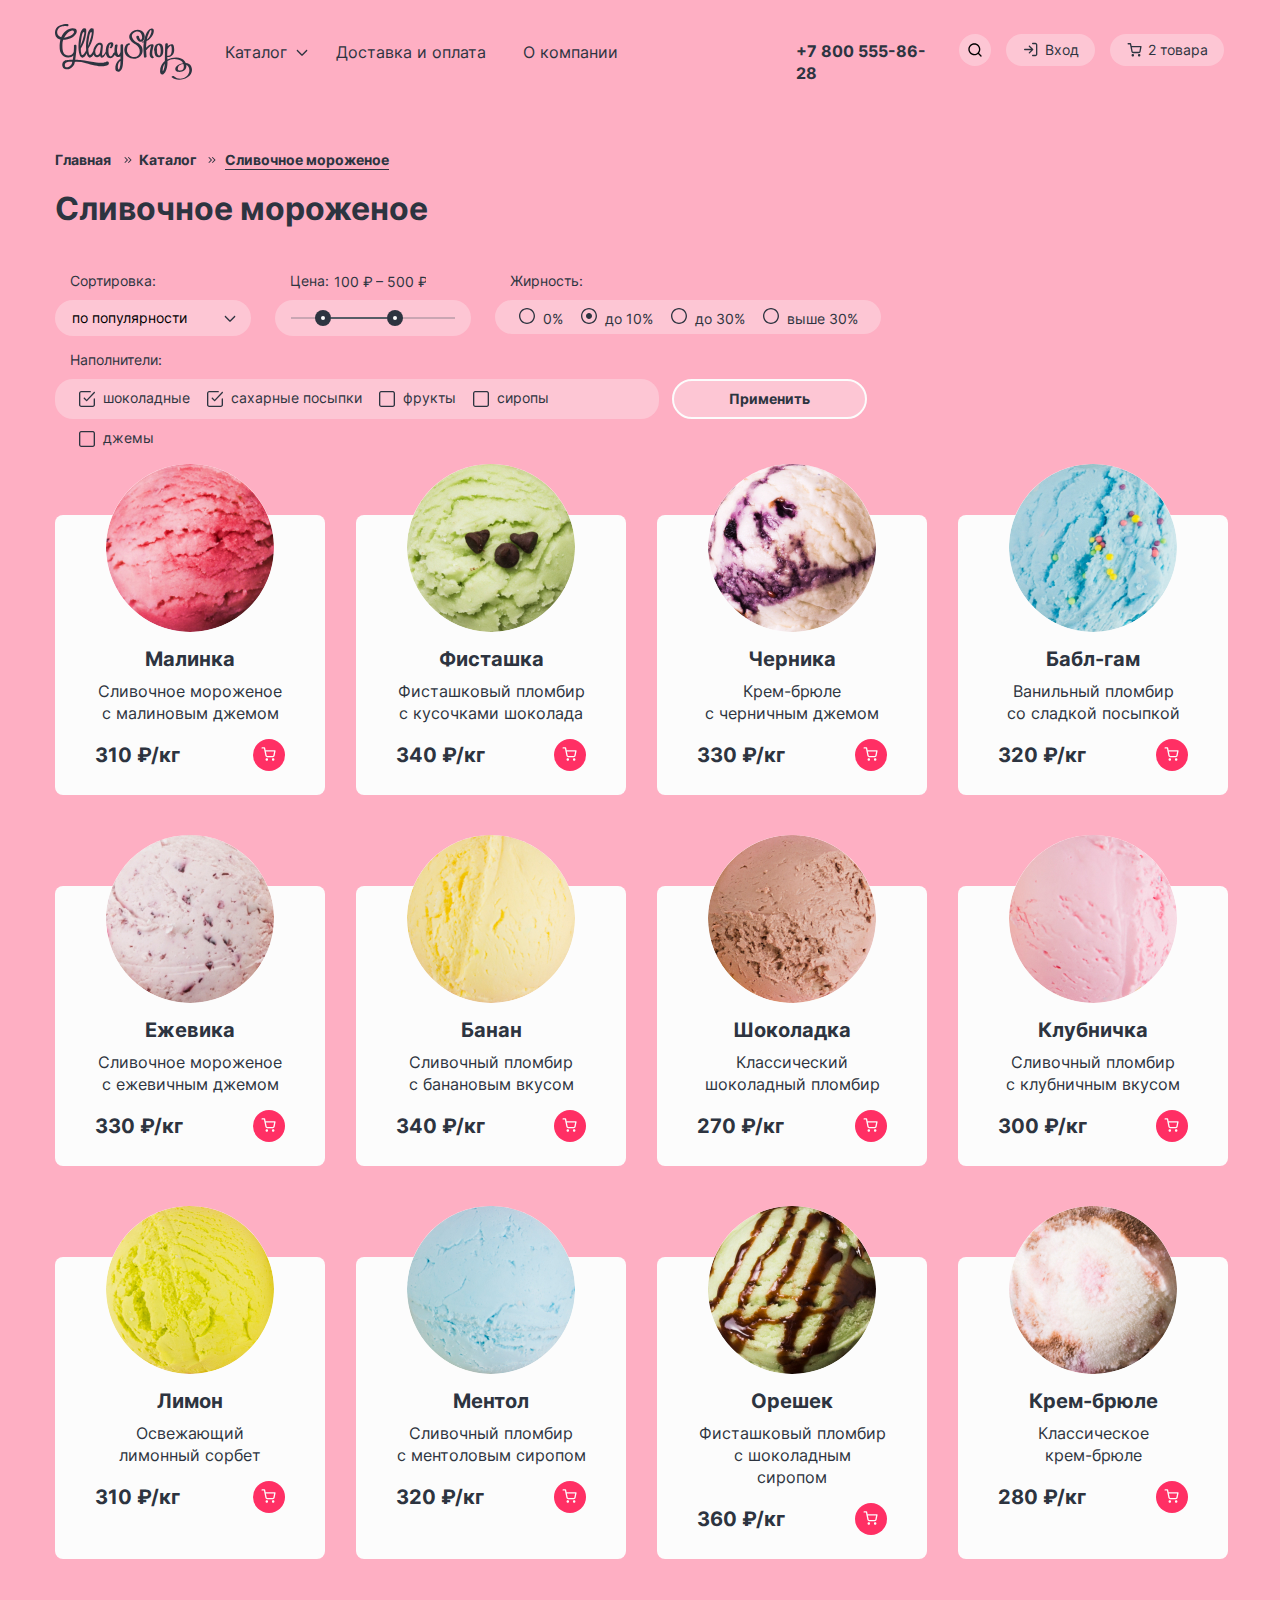
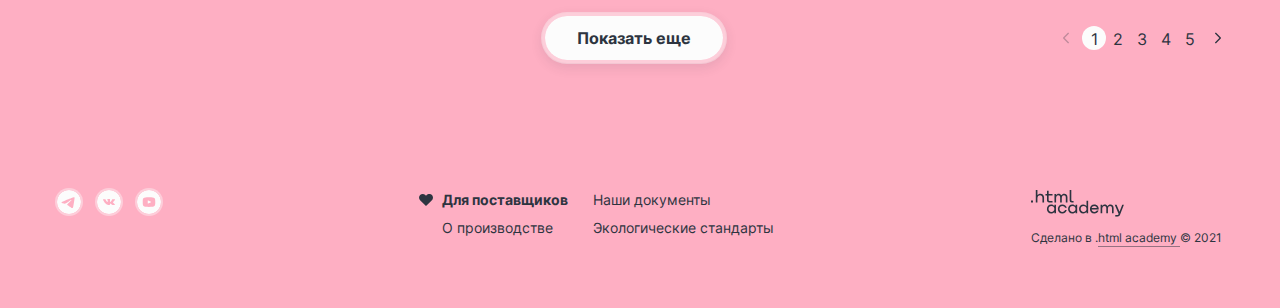
==== commit 0b9648e8: "Merge pull request #6 from fxdfh2/master" ====
--- a/catalog.html
+++ b/catalog.html
@@ -167,7 +167,11 @@
               </select>
             </fieldset>
             <fieldset class="filter-catalog-part">
-              <legend class="filter-catalog-part-title">Цена:100₽–500₽</legend>
+              <div class="legend-container">
+              <legend class="filter-catalog-part-title">Цена:</legend>
+              <input class="legend-input hundred-input" type="text" placeholder="100 ₽">
+              <input class="legend-input" type="text" placeholder="– 500 ₽">
+            </div>
               <div class="range-container">
                 <div class="range-scale">
                   <div class="range"></div>
--- a/styles/styles.css
+++ b/styles/styles.css
@@ -62,6 +62,18 @@
   clip-path: inset(100%);
   clip: rect(0 0 0 0);
   overflow: hidden;
+}
+
+.background-1{
+background-color: #feafc3;
+}
+
+.background-2{
+  background-color: #69a9ff;
+}
+
+.background-3{
+  background-color: #fcc850;
 }
 
 html {
@@ -83,6 +95,20 @@
   padding-left: 154px;
 }
 
+.main-logo-link:hover{
+  opacity: 0.7;
+}
+
+.main-logo-link:focus{
+  border:none;
+  outline:2px solid #000;
+}
+
+.main-logo-link:active{
+  opacity: 0.5;
+  outline: none;
+}
+
 .main-logo-link {
   position: absolute;
   top: 24px;
@@ -281,6 +307,22 @@
   left: 0;
 }
 
+.header-catalog-item:focus-within {
+  background: var(--special-bright, #ff4a78);
+  border: none;
+  outline: 2px solid #000;
+  border-radius: 26px;
+}
+
+.header-catalog-item:focus-within .catalog-button {
+  color: #fcfcfc;
+}
+
+.header-catalog-item:focus-within .catalog-button::after {
+  background-image: url("../images/white-arrow.svg");
+  top: 9px;
+  left: 85px;
+}
 
 .header-catalog-item:hover .catalog-list,
 .header-catalog-item:focus-within .catalog-list {
@@ -313,6 +355,20 @@
   color: #2d3440;
 }
 
+.header-tel:hover{
+  opacity: 0.7;
+}
+
+.header-tel:focus{
+  border:none;
+  outline:2px solid #000;
+}
+
+.header-tel:active{
+  opacity: 0.5;
+  outline: none;
+}
+
 .header-button {
   background-color: rgba(252, 252, 252, 0.30);
   border: none;
@@ -320,8 +376,32 @@
   font-style: normal;
   font-weight: 400;
   line-height: 20px;
+  color: #2d3440;
   font-family: "Inter", sans-serif;
-}
+  display: block;
+  text-decoration: none;
+}
+
+.header-button:hover {
+  opacity: 0.6;
+  background: var(--special-bright, #ff4a78);
+  color: #fcfcfc;
+}
+
+.header-button:focus {
+  border: none;
+  outline: 2px solid #000;
+  background-color: #ff4a78;
+  color: #fcfcfc;
+  fill: #fcfcfc;
+}
+
+.header-button:active {
+  opacity: 0.3;
+  background: var(--special-bright, #FF4A78);
+  outline: none;
+}
+
 
 .search-button {
   width: 32px;
@@ -333,6 +413,8 @@
 
 .search-item {
   position: relative;
+  width: 32px;
+  height: 32px;
 }
 
 .field-list {
@@ -373,11 +455,24 @@
   color: #b9b9b9;
 }
 
+.search-button:hover {
+  fill: #fcfcfc;
+}
+
+.search-item:focus-within {
+  outline: 2px solid var(--basic-extra-dark, #2D3440);
+  background: var(--special-bright, #FF4A78);
+  box-shadow: 0 4px 12 0 rgba(45, 52, 64, 0.10);
+  border-radius: 26px;
+  fill: #fcfcfc;
+}
+
 .search-item:hover .field-list,
 .search-item:focus-within .field-list {
   display: block;
 }
 
+
 .go-button {
   padding: 6px 16px;
   box-sizing: border-box;
@@ -391,11 +486,11 @@
   width: 420px;
   min-height: 350px;
   box-sizing: border-box;
-  z-index: 20;
   top: 100%;
   left: -328px;
   display: none;
   padding-top: 10px;
+  z-index: 100;
 }
 
 .go-list-wrapper {
@@ -434,7 +529,7 @@
   font-style: normal;
   font-weight: 400;
   line-height: 20px;
-  color: #2d3440;
+  color: #b9b9b9;
 }
 
 .password-input {
@@ -459,6 +554,7 @@
   font-weight: 700;
   line-height: 20px;
   font-family: "Inter", sans-serif;
+  cursor: pointer;
 }
 
 .go-container {
@@ -481,9 +577,8 @@
   align-self: flex-end;
 }
 
-.go-top-item:hover .go-list,
-.go-top-item:focus-within .go-list {
-  display: block;
+.go-top-item {
+  height: 32px;
 }
 
 .go-button::before {
@@ -494,10 +589,41 @@
   top: 7px;
   left: 17px;
   background-image: url("../images/log-in.svg");
-}
-
-.red-button:hover .button-go-span {
-  color: #2d3440;
+  z-index: 5;
+}
+
+.go-button:hover::before {
+  background-image: url("../images/white-log-in.svg")
+}
+
+
+.go-top-item:focus-within {
+  border-radius: 26px;
+  outline: 2px solid var(--basic-extra-dark, #2D3440);
+  background: var(--special-extra-bright, #FF2F64);
+  box-shadow: 0 4px 12px 0 rgba(45, 52, 64, 0.10);
+  border: none;
+  color: #fcfcfc;
+  background-repeat: no-repeat;
+  background-position: 16px 8px;
+  z-index: 10000;
+}
+
+.go-top-item:focus-within .go-button {
+  color: #fcfcfc;
+}
+
+.go-top-item:focus-within .go-button::before {
+  background-image: url("../images/white-log-in.svg");
+}
+
+.go-top-item:hover .go-list,
+.go-top-item:focus-within .go-list {
+  display: block;
+}
+
+.two-top-item {
+  align-self: flex-start;
 }
 
 .two-button {
@@ -526,11 +652,7 @@
   border-radius: 4px;
   background-color: #fcfcfc;
   list-style: none;
-}
-
-.two-top-item:hover .two-list,
-.two-top-item:focus-within .two-list {
-  display: block;
+  z-index: 20;
 }
 
 .two-item {
@@ -576,7 +698,6 @@
 .two-text-container {
   width: 87px;
 }
-
 
 .two-text {
   margin: 0;
@@ -606,6 +727,7 @@
   background-repeat: no-repeat;
   border: none;
   align-self: center;
+  cursor: pointer;
 }
 
 .two-item-container {
@@ -643,7 +765,6 @@
   color: #2d3440;
 }
 
-
 .two-button::before {
   content: "";
   position: absolute;
@@ -654,58 +775,45 @@
   background-image: url("../images/black-cart.svg");
 }
 
-.header-button {
-  font-size: 14px;
-  font-style: normal;
-  font-weight: 400;
-  line-height: 20px;
-  color: #2d3440;
-  font-family: "Inter", sans-serif;
-  display: block;
-  text-decoration: none;
-}
-
-.header-button:hover {
-  opacity: 0.6;
-  background: var(--special-bright, #ff4a78);
-  color: #fcfcfc;
-}
-
-.search-button:hover {
-  fill: #fcfcfc;
-}
-
-.go-button:hover::before {
-  background-image: url("../images/white-log-in.svg")
+.two-button:focus::before {
+  background-image: url("../images/white-cart.svg");
 }
 
 .two-button:hover::before {
   background-image: url("../images/white-cart.svg");
 }
 
-.header-button:focus {
-  border: none;
-  outline: 2px solid #000;
-  background-color: #ff4a78;
+.two-top-item:focus-within {
+  border-radius: 26px;
+  outline: 2px solid var(--basic-extra-dark, #2D3440);
+  background: var(--special-extra-bright, #FF2F64);
+  box-shadow: 0 4px 12px 0 rgba(45, 52, 64, 0.10);
+  border: none;
+}
+
+.two-top-item:focus-within .two-button {
   color: #fcfcfc;
 }
 
-.search-button:focus {
-  fill: #fcfcfc;
-}
-
-.go-button:focus::before {
-  background-image: url("../images/white-log-in.svg")
-}
-
-.two-button:focus::before {
+.two-top-item:focus-within .two-button::before {
   background-image: url("../images/white-cart.svg");
 }
 
-.header-button:active {
-  opacity: 0.3;
-  background: var(--special-bright, #FF4A78);
-  outline: none;
+.two-top-item:hover .two-list,
+.two-top-item:focus-within .two-list {
+  display: block;
+  z-index: 100;
+}
+
+.empty-button {
+  font-size: 14px;
+  font-style: normal;
+  font-weight: 400;
+  line-height: 20px;
+  font-family: "Inter", sans-serif;
+  text-decoration: none;
+  color: #fcfcfc;
+  text-align: center;
 }
 
 .slider-top-container {
@@ -771,7 +879,7 @@
 .title-text {
   margin: 0;
   padding: 0;
-  margin-bottom: 28px;
+  margin-bottom: 27px;
   font-size: 36px;
   font-style: normal;
   font-weight: 900;
@@ -804,13 +912,13 @@
   padding-top: 9px;
   display: flex;
   justify-content: flex-start;
-  gap: 49px;
   overflow: hidden;
-  max-width: 700px;
+  width: 623px;
 }
 
 .slider-second-item {
   position: relative;
+  margin-right: 40px;
 }
 
 .slider-second-item::before {
@@ -827,27 +935,27 @@
 
 .red-item {
   position: relative;
+  margin-right: 57px;
 }
 
 .red-item::before {
   content: "";
   position: absolute;
-  width: 328px;
-  height: 312px;
+  width: 326px;
+  height: 306px;
   background-color: #ffcbd8;
-  top: 105px;
-  left: 0;
+  top: 103px;
+  left: 2px;
   border-radius: 327.154px;
   z-index: -1;
 }
-
 
 .slider-image {
   width: 100px;
   height: 150px;
-  opacity: 0.4;
   padding-top: 186px;
   position: relative;
+  opacity: 1;
 }
 
 .current-image {
@@ -920,6 +1028,7 @@
   opacity: 0.3;
   border-radius: 100px;
   border: none;
+  cursor: pointer;
 }
 
 .bullit-button:hover {
@@ -1136,6 +1245,7 @@
   border-radius: 26px;
   border: none;
   fill: #fcfcfc;
+  cursor: pointer;
 }
 
 .popular-container-button:hover {
@@ -1244,7 +1354,7 @@
   justify-content: flex-start;
   flex-wrap: wrap;
   gap: 30px;
-  margin-bottom: 80px;
+  margin-bottom: 77px;
 }
 
 .subscription-first-container {
@@ -1329,11 +1439,16 @@
   line-height: 20px;
   padding: 12px 33px;
   box-sizing: border-box;
+  cursor: pointer;
 }
 
 .red-button:hover {
   border: 4px solid var(--special-extra-bright, #ff2f64);
   background: rgba(252, 252, 252, 0.30);
+  color: #2d3440;
+}
+
+.red-button:hover .button-go-span {
   color: #2d3440;
 }
 
@@ -1371,7 +1486,7 @@
 
 .subscription-input {
   width: 332px;
-  min-height: 48px;
+  height: 48px;
   border-radius: 4px;
   border: 1px solid #b9b9b9;
   padding: 16px 14px;
@@ -1391,9 +1506,9 @@
   justify-content: flex-start;
   flex-wrap: wrap;
   gap: 136px;
-  margin-bottom: 78px;
-  padding-top: 64px;
-  padding-bottom: 64px;
+  margin-bottom: 80px;
+  padding-top: 65px;
+  padding-bottom: 67px;
   border-radius: 16px;
   background: url("../images/flower-image.jpg");
   background-position: 0 -146px;
@@ -1417,7 +1532,7 @@
 
 .delivery-first-container {
   width: 371px;
-  padding-top: 106px;
+  padding-top: 104px;
   padding-left: 100px;
 }
 
@@ -1428,7 +1543,7 @@
   box-shadow: 0 15px 40px 0 rgba(45, 52, 64, 0.12);
   padding: 40px;
   box-sizing: border-box;
-  padding-bottom: 39px;
+  padding-bottom: 37px;
 }
 
 .delivery-text {
@@ -1450,23 +1565,127 @@
   margin-bottom: 6px;
 }
 
+.delivery-data-container {
+  position: relative;
+}
+
 .date-label {
   position: relative;
 }
 
-.date-label::before {
+.date-label-text {
+  font-size: 12px;
+  font-style: normal;
+  font-weight: 400;
+  line-height: 16px;
+  width: 100px;
+  height: 36px;
+  border: 1px solid #b9b9b9;
+  padding: 3px 8px;
+  box-sizing: border-box;
+  position: absolute;
+  z-index: 10;
+  background-color: #ffffff;
+  text-align: center;
+  top: -25px;
+  left: 25px;
+  display: none;
+}
+
+.date-label-text::before {
   content: "";
+  position: absolute;
+  width: 10px;
+  height: 10px;
+  border-left: 1px solid #b9b9b9;
+  border-bottom: 1px solid #b9b9b9;
+  background-color: #ffffff;
+  transform: rotate(45deg);
+  top: 12px;
+  left: -7px;
+}
+
+.date-label-button {
   position: absolute;
   width: 14px;
   height: 14px;
   top: 4px;
   left: 44px;
   background-image: url("../images/Info.svg");
-}
-
-.adress-label::before {
+  border: none;
+  background-color: transparent;
+}
+
+.date-label-button:hover .date-label-text {
+  display: block;
+}
+
+.date-label-button:focus {
+  border: none;
+  outline: none;
+}
+
+.date-label-button:focus-within .date-label-text {
+  display: block;
+}
+
+.adres-container {
+  position: relative;
+}
+
+.adres-button {
+  position: absolute;
+  top: 3px;
+  left: 55px;
+  background-image: url("../images/Info.svg");
+  border: none;
+  width: 14px;
+  height: 14px;
+  background-color: transparent;
+}
+
+.adres-text {
+  font-size: 12px;
+  font-style: normal;
+  font-weight: 400;
+  line-height: 16px;
+  border: 1px solid #b9b9b9;
+  padding: 10px 8px;
+  box-sizing: border-box;
+  position: absolute;
+  z-index: 10;
+  background-color: #ffffff;
+  width: 169px;
+  height: 52px;
+  top: -30px;
+  left: 25px;
+  display: none;
+}
+
+.adres-text::before {
   content: "";
-  left: 56px;
+  position: absolute;
+  width: 10px;
+  height: 10px;
+  border-left: 1px solid #b9b9b9;
+  border-bottom: 1px solid #b9b9b9;
+  background-color: #ffffff;
+  transform: rotate(45deg);
+  top: 14px;
+  left: -7px;
+}
+
+.adres-button:hover .adres-text {
+  display: block;
+}
+
+.adres-button:focus-within {
+  border: none;
+  outline: none;
+}
+
+.adres-button:focus-within .adres-text {
+  display: block
 }
 
 .delivery-form-container {
@@ -1474,7 +1693,7 @@
   justify-content: flex-start;
   flex-wrap: wrap;
   gap: 15px;
-  margin-bottom: 19px;
+  margin-bottom: 20px;
 }
 
 .delivery-input {
@@ -1487,6 +1706,7 @@
   font-style: normal;
   font-weight: 400;
   line-height: 20px;
+  height: 48px;
 }
 
 .delivery-input::placeholder {
@@ -1508,6 +1728,7 @@
   margin-left: 129px;
   max-width: 200px;
   background-clip: padding-box;
+  cursor: pointer;
 }
 
 .data-input {
@@ -1520,7 +1741,7 @@
 
 .adress-input {
   width: 420px;
-  margin-bottom: 24px;
+  margin-bottom: 27px;
 }
 
 .contacts {
@@ -1528,10 +1749,9 @@
   background: url("../images/ice-cream-image.jpg");
   background-position: 0 -84px;
   border-radius: 16px;
-  padding-top: 64px;
   background-repeat: no-repeat;
   background-size: 1170px auto;
-  padding-bottom: 80px;
+  padding-bottom: 64px;
   background-color: #dab7b7;
 }
 
@@ -1541,8 +1761,8 @@
   padding: 40px;
   box-sizing: border-box;
   border-radius: 8px;
-  padding-top: 42px;
-  padding-bottom: 37px;
+  padding-top: 41px;
+  padding-bottom: 51px;
 }
 
 .adress-text {
@@ -1665,12 +1885,13 @@
   display: flex;
   justify-content: flex-start;
   gap: 257px;
+  padding-top: 2px;
 }
 
 .information-container {
   display: flex;
   padding-left: 27px;
-  padding-top: 3px;
+  padding-top: 2px;
   justify-content: flex-start;
   gap: 25px;
 }
@@ -1693,6 +1914,20 @@
 .information-link {
   text-decoration: none;
   color: #2d3440;
+}
+
+.information-link:hover {
+  opacity: 0.7;
+}
+
+.information-link:focus {
+  border: none;
+  outline: 2px solid var(--basic-extra-dark, #2D3440);
+}
+
+.information-link:active {
+  opacity: 0.3;
+  outline: none;
 }
 
 .current-chapter {
@@ -1710,8 +1945,22 @@
   left: -24px;
 }
 
-.footer-image {
-  margin-bottom: 9px;
+.html-academy-link{
+  margin-bottom: 8px;
+}
+
+.html-academy-link:hover{
+  opacity: 0.7;
+}
+
+.html-academy-link:focus{
+  border:none;
+  outline:2px solid #000;
+}
+
+.html-academy-link:active{
+  opacity: 0.5;
+  outline: none;
 }
 
 .footer-text {
@@ -1741,11 +1990,25 @@
   color: #2d3440;
 }
 
+.html-text:hover{
+  opacity: 0.7;
+}
+
+.html-text:focus{
+  border:none;
+  outline:2px solid #000;
+}
+
+.html-text:active{
+  opacity: 0.5;
+  outline: none;
+}
+
 .html-academy-container {
   display: flex;
   width: 193px;
   flex-wrap: wrap;
-
+  padding-top: 2px;
 }
 
 /*Модальное окно
@@ -1756,9 +2019,8 @@
   left: 0;
   width: 100%;
   height: 100%;
-  background: rgba(0, 0, 0, 0.3);
+  background: rgba(45, 52, 64, 0.3);
   z-index: 100;
-  padding-top: 50px;
   display: none;
 }
 
@@ -1800,6 +2062,7 @@
   border: none;
   background-color: transparent;
   background-position: 2px 2px;
+  cursor: pointer;
 }
 
 .modal-input {
@@ -1828,29 +2091,29 @@
   font-family: "Inter", sans-serif;
 }
 
-.modal-input:hover {
+.condition-input:hover {
   border: 1px solid var(--basic-extra-dark, #2D3440);
 }
 
-.modal-input:hover::placeholder {
-  color: #2d3440;
-}
-
-.modal-input:focus {
+.condition-input:hover::placeholder {
+  color: #2d3440;
+}
+
+.condition-input:focus {
   border: none;
   outline: 2px solid var(--basic-extra-dark, #2D3440);
 }
 
-.modal-input:focus::placeholder {
-  color: #2d3440;
-}
-
-.modal-input:disabled {
+.condition-input:focus::placeholder {
+  color: #2d3440;
+}
+
+.condition-input:disabled {
   border: 1px solid var(--basic-neutral, #B9B9B9);
   background: var(--basic-light, #E7E7E7);
 }
 
-.modal-input:disabled::placeholder {
+.condition-input:disabled::placeholder {
   color: #2d3440;
   opacity: 0.65;
 }
@@ -2016,7 +2279,7 @@
   flex-wrap: wrap;
   justify-content: flex-start;
   gap: 14px 24px;
-  margin-bottom: 44px;
+  margin-bottom: 43px;
 }
 
 .filter-catalog-part {
@@ -2026,8 +2289,41 @@
 }
 
 .filter-catalog-part-title {
-  margin-bottom: 7px;
+  margin-bottom: 9px;
   padding-left: 15px;
+  font-size: 14px;
+  font-style: normal;
+  font-weight: 400;
+  line-height: 20px;
+}
+
+.legend-container {
+  display: flex;
+  gap: 3px;
+}
+
+.legend-input {
+  padding: 0;
+  margin: 0;
+  width: 50px;
+  background: var(--special-light, #FEAFC3);
+  border: none;
+  vertical-align: top;
+  align-self: flex-start;
+  padding-top: 4px;
+}
+
+.legend-input::placeholder {
+  font-size: 14px;
+  font-style: normal;
+  font-weight: 400;
+  line-height: 20px;
+  font-family: "Inter", sans-serif;
+  color: #2d3440;
+}
+
+.hundred-input {
+  width: 39px;
 }
 
 .filter-catalog-part-list {
@@ -2057,6 +2353,7 @@
   width: 16px;
   height: 16px;
   background-image: url("../images/radio.svg");
+  cursor: pointer;
 }
 
 .variants-radio:hover {
@@ -2092,6 +2389,7 @@
   width: 16px;
   height: 16px;
   background-image: url("../images/checkbox.svg");
+  cursor: pointer;
 }
 
 .composition-input:hover {
@@ -2139,6 +2437,7 @@
   background-image: url("../images/arrow-down.svg");
   background-position: 167px 9px;
   background-repeat: no-repeat;
+  cursor: pointer;
 }
 
 .result-select:hover {
@@ -2237,7 +2536,7 @@
   font-weight: 700;
   line-height: 20px;
   max-width: 200px;
-  padding: 8px 46px;
+  padding: 8px 55px;
   border-radius: 20px;
   border: 2px solid var(--basic-extra-light, #FCFCFC);
   background: rgba(252, 252, 252, 0.30);
@@ -2245,6 +2544,7 @@
   text-decoration: none;
   color: #2D3440;
   align-self: flex-end;
+  margin-left: -11px;
 }
 
 .form-button:hover {
@@ -2274,9 +2574,9 @@
   list-style: none;
   display: grid;
   grid-template-columns: 270px 270px 270px 270px;
-  gap: 37px 31px;
+  gap: 38px 31px;
   border-radius: 8px;
-  margin-bottom: 54px;
+  margin-bottom: 53px;
 }
 
 .variants-item {
@@ -2379,6 +2679,21 @@
   box-sizing: border-box;
 }
 
+.pagination-link:hover {
+  opacity: 0.5;
+}
+
+.pagination-link:focus {
+  border-radius: 50%;
+  border: none;
+  outline: 2px solid var(--basic-extra-dark, #2D3440);
+}
+
+.pagination-link:active {
+  opacity: 0.3;
+  outline: none;
+}
+
 .current-pagination {
   background-color: #fcfcfc;
   border-radius: 50px;
@@ -2387,6 +2702,7 @@
 
 .current-pagination:hover {
   background: var(--basic-extra-light-hover, rgba(252, 252, 252, 0.50));
+  opacity: 1;
 }
 
 .current-pagination:focus {
@@ -2410,6 +2726,21 @@
   margin-top: 18px;
 }
 
+.button-prev:hover {
+  opacity: 0.7;
+}
+
+.button-prev:focus {
+  border: none;
+  outline: 2px solid var(--basic-extra-dark, #2D3440);
+}
+
+.button-prev:active {
+  opacity: 0.3;
+  outline: none;
+  border: none;
+}
+
 .button-next {
   width: 16px;
   height: 16px;
@@ -2419,8 +2750,22 @@
   margin-top: 18px;
 }
 
+.button-next:hover {
+  opacity: 0.5;
+}
+
+.button-next:focus {
+  border: none;
+  outline: 2px solid var(--basic-extra-dark, #2D3440);
+}
+
+.button-next:active {
+  opacity: 0.3;
+  outline:none;
+}
+
 .pagination-button {
-  padding: 11px 32px;
+  padding: 12px 32px;
   border-radius: 26px;
   border: 4px solid rgba(252, 252, 252, 0.40);
   background-color: #FCFCFC;
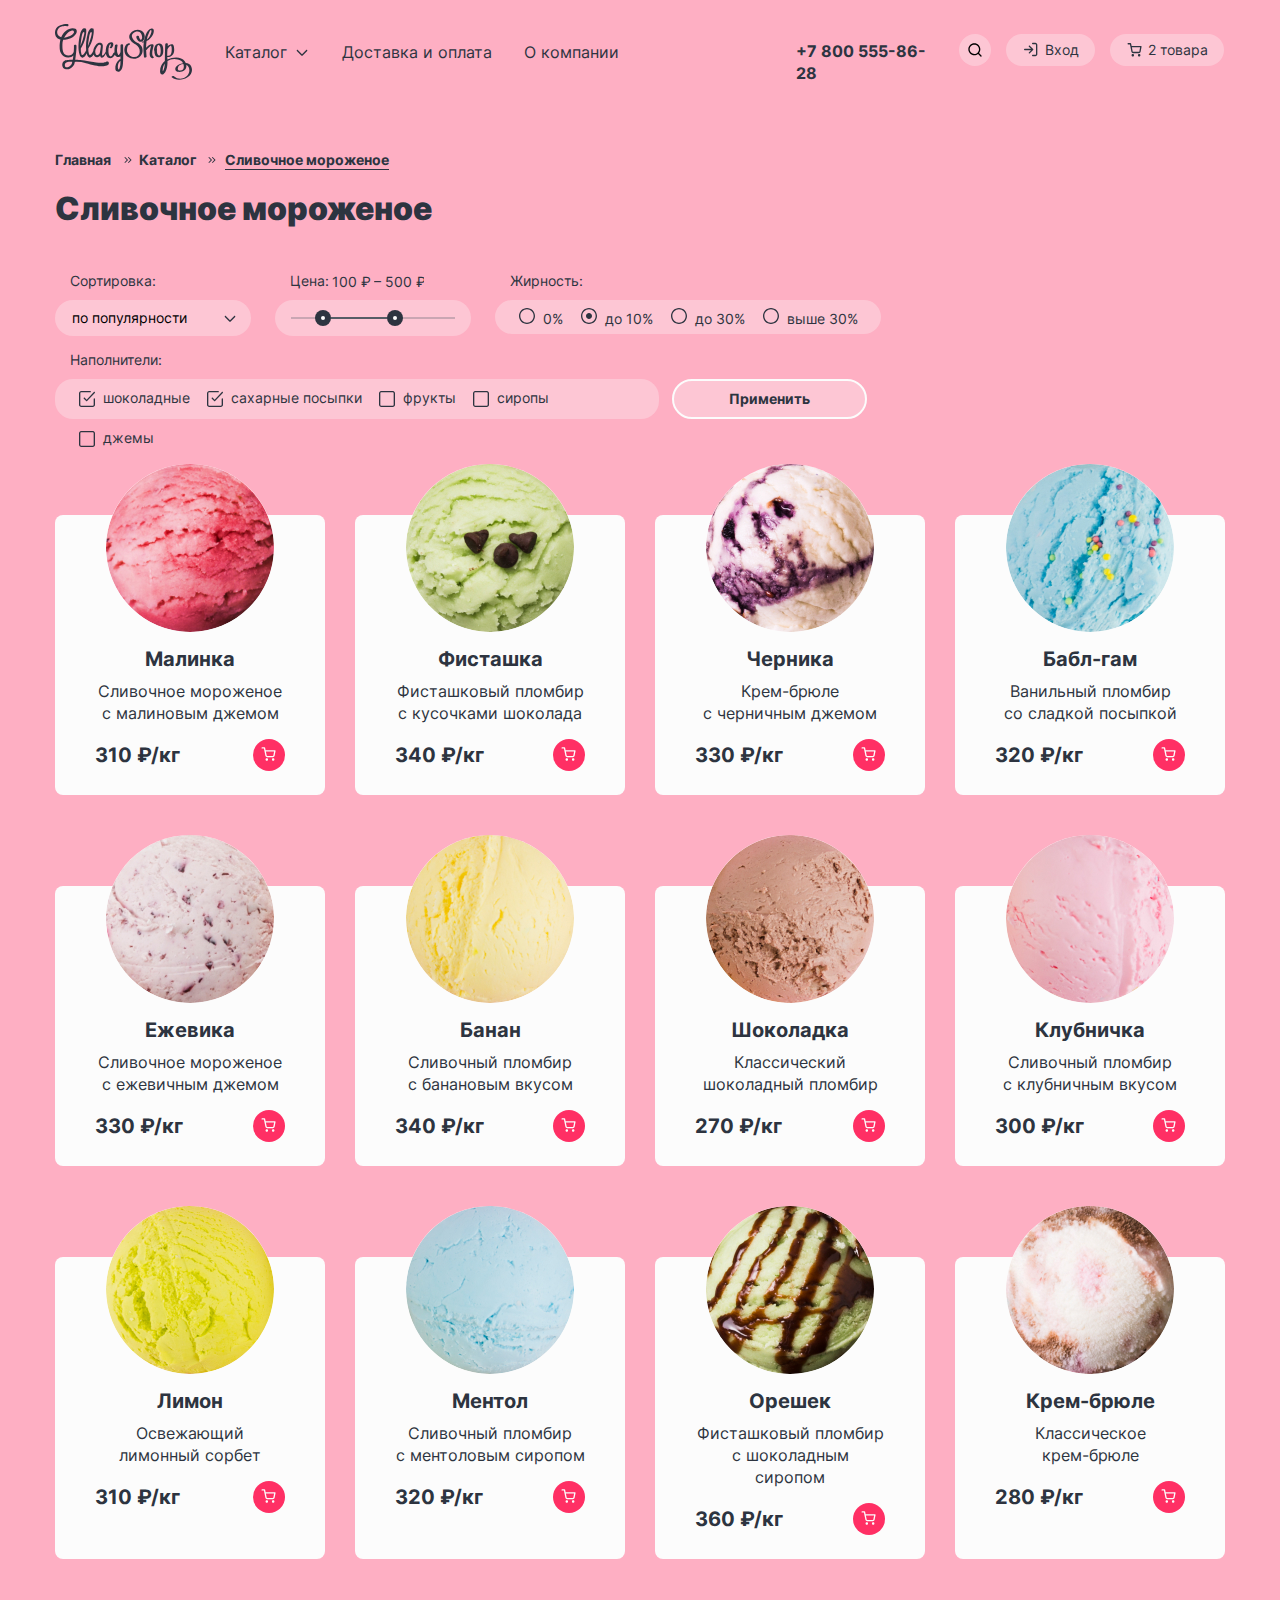
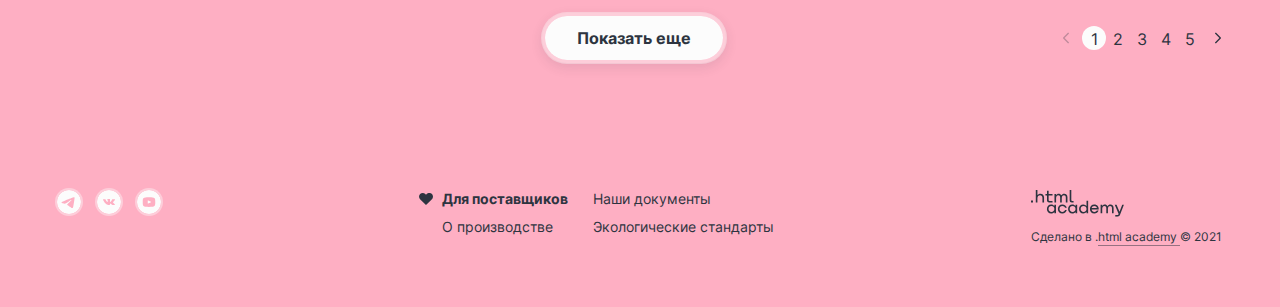
==== commit 76106bf1: "Merge pull request #7 from fxdfh2/master" ====
--- a/catalog.html
+++ b/catalog.html
@@ -71,13 +71,12 @@
               <div class="go-list">
                 <ul class="go-list-wrapper">
                   <li class="go-item">
-                    <p class="go-title">Личный кабинет</p>
+                    <p class="go-title go-catalog">Личный кабинет</p>
                   </li>
                   <li class="go-item">
                     <form action="https://echo.htmlacademy.ru" class="go-form" method="post">
                       <input class="go-input" type="email" name="go-email" placeholder="email@example.com" required>
-                      <input class="go-input password-input" type="password" name="go-password" placeholder="123456"
-                        required>
+                      <input class="go-input password-input" type="password" name="go-password" placeholder="Введите пароль" value="000000" required>
                       <div class="go-container">
                         <button class="button-go red-button" type="submit">Войти</button>
                         <a href="#" class="go-text">Забыли пароль? Регистрация</a>
@@ -89,7 +88,7 @@
             </li>
             <li class="header-second-item two-top-item">
               <a href="#" class="header-button two-button">2 товара</a>
-              <div class="two-list">
+              <div class="two-list catalog-two-list">
                 <ul class="two-wrapper">
                   <li class="two-item">
                     <p class="two-title">Корзина</p>
@@ -103,7 +102,7 @@
                         <p class="two-small-text">1 кг х 310 ₽</p>
                       </div>
                     </div>
-                    <div class="raspberry-bottom-container">
+                    <div class="raspberry-bottom-container more-container">
                       <p class="two-price">310 ₽</p>
                       <button class="two-button-container" type="button">
                         <span class="visually-hidden">Убрать товар</span>
@@ -116,11 +115,11 @@
                         alt="Малиновое мороженое">
                       <div class="two-text-container">
                         <p class="two-text">Бабл-гам</p>
-                        <p class="two-small-text">1 кг х 310 ₽</p>
+                        <p class="two-small-text">1,5 кг х 320 ₽</p>
                       </div>
                     </div>
-                    <div class="raspberry-bottom-container raspberry-bottom-container">
-                      <p class="two-price">310 ₽</p>
+                    <div class="raspberry-bottom-container">
+                      <p class="two-price">480 ₽</p>
                       <button class="two-button-container" type="button">
                         <span class="visually-hidden">Убрать товар</span>
                       </button>
@@ -168,10 +167,10 @@
             </fieldset>
             <fieldset class="filter-catalog-part">
               <div class="legend-container">
-              <legend class="filter-catalog-part-title">Цена:</legend>
-              <input class="legend-input hundred-input" type="text" placeholder="100 ₽">
-              <input class="legend-input" type="text" placeholder="– 500 ₽">
-            </div>
+                <p class="filter-catalog-part-title">Цена:</p>
+                <input class="legend-input hundred-input" type="text" placeholder="100 ₽">
+                <input class="legend-input" type="text" placeholder="– 500 ₽">
+              </div>
               <div class="range-container">
                 <div class="range-scale">
                   <div class="range"></div>
@@ -268,6 +267,7 @@
                     <path fill-rule="evenodd" clip-rule="evenodd"
                       d="M1.16667 1.25C0.798477 1.25 0.5 1.54848 0.5 1.91667C0.5 2.28486 0.798477 2.58333 1.16667 2.58333H2.93794L3.40537 4.91872C3.40821 4.93667 3.41176 4.95438 3.416 4.97182L4.38338 9.80515L4.3835 9.80571C4.46706 10.2257 4.69562 10.603 5.02921 10.8715C5.36111 11.1387 5.77595 11.2813 6.20183 11.2748H11.8225C12.2484 11.2813 12.6633 11.1387 12.9952 10.8715C13.3289 10.6029 13.5575 10.2254 13.641 9.80515L13.641 9.80515L13.642 9.80016L14.5691 4.93872C14.6063 4.74355 14.5545 4.54195 14.4279 4.38887C14.3012 4.23578 14.1129 4.14716 13.9142 4.14716H4.61072L4.1381 1.78583C4.07574 1.47426 3.80215 1.25 3.4844 1.25H1.16667ZM5.69098 9.54444L4.87759 5.4805H13.1084L12.3328 9.54736C12.31 9.65988 12.2485 9.7609 12.1591 9.83291C12.0691 9.90535 11.9565 9.94383 11.841 9.94162L11.841 9.94149H11.8282H6.19614V9.94137L6.18337 9.94162C6.06787 9.94383 5.95528 9.90535 5.8653 9.83291C5.77531 9.76048 5.71368 9.6587 5.69117 9.5454L5.69098 9.54444ZM4.55739 13.5054C4.55739 12.8175 5.1151 12.2597 5.80307 12.2597C6.49105 12.2597 7.04876 12.8175 7.04876 13.5054C7.04876 14.1934 6.49105 14.7511 5.80307 14.7511C5.1151 14.7511 4.55739 14.1934 4.55739 13.5054ZM10.9307 13.5054C10.9307 12.8175 11.4884 12.2597 12.1764 12.2597C12.8644 12.2597 13.4221 12.8175 13.4221 13.5054C13.4221 14.1934 12.8644 14.7511 12.1764 14.7511C11.4884 14.7511 10.9307 14.1934 10.9307 13.5054Z" />
                   </svg>
+                  <span class="visually-hidden">Добавить в корзину</span>
                 </button>
               </div>
             </li>
@@ -285,6 +285,7 @@
                     <path fill-rule="evenodd" clip-rule="evenodd"
                       d="M1.16667 1.25C0.798477 1.25 0.5 1.54848 0.5 1.91667C0.5 2.28486 0.798477 2.58333 1.16667 2.58333H2.93794L3.40537 4.91872C3.40821 4.93667 3.41176 4.95438 3.416 4.97182L4.38338 9.80515L4.3835 9.80571C4.46706 10.2257 4.69562 10.603 5.02921 10.8715C5.36111 11.1387 5.77595 11.2813 6.20183 11.2748H11.8225C12.2484 11.2813 12.6633 11.1387 12.9952 10.8715C13.3289 10.6029 13.5575 10.2254 13.641 9.80515L13.641 9.80515L13.642 9.80016L14.5691 4.93872C14.6063 4.74355 14.5545 4.54195 14.4279 4.38887C14.3012 4.23578 14.1129 4.14716 13.9142 4.14716H4.61072L4.1381 1.78583C4.07574 1.47426 3.80215 1.25 3.4844 1.25H1.16667ZM5.69098 9.54444L4.87759 5.4805H13.1084L12.3328 9.54736C12.31 9.65988 12.2485 9.7609 12.1591 9.83291C12.0691 9.90535 11.9565 9.94383 11.841 9.94162L11.841 9.94149H11.8282H6.19614V9.94137L6.18337 9.94162C6.06787 9.94383 5.95528 9.90535 5.8653 9.83291C5.77531 9.76048 5.71368 9.6587 5.69117 9.5454L5.69098 9.54444ZM4.55739 13.5054C4.55739 12.8175 5.1151 12.2597 5.80307 12.2597C6.49105 12.2597 7.04876 12.8175 7.04876 13.5054C7.04876 14.1934 6.49105 14.7511 5.80307 14.7511C5.1151 14.7511 4.55739 14.1934 4.55739 13.5054ZM10.9307 13.5054C10.9307 12.8175 11.4884 12.2597 12.1764 12.2597C12.8644 12.2597 13.4221 12.8175 13.4221 13.5054C13.4221 14.1934 12.8644 14.7511 12.1764 14.7511C11.4884 14.7511 10.9307 14.1934 10.9307 13.5054Z" />
                   </svg>
+                  <span class="visually-hidden">Добавить в корзину</span>
                 </button>
               </div>
             </li>
@@ -303,6 +304,7 @@
                     <path fill-rule="evenodd" clip-rule="evenodd"
                       d="M1.16667 1.25C0.798477 1.25 0.5 1.54848 0.5 1.91667C0.5 2.28486 0.798477 2.58333 1.16667 2.58333H2.93794L3.40537 4.91872C3.40821 4.93667 3.41176 4.95438 3.416 4.97182L4.38338 9.80515L4.3835 9.80571C4.46706 10.2257 4.69562 10.603 5.02921 10.8715C5.36111 11.1387 5.77595 11.2813 6.20183 11.2748H11.8225C12.2484 11.2813 12.6633 11.1387 12.9952 10.8715C13.3289 10.6029 13.5575 10.2254 13.641 9.80515L13.641 9.80515L13.642 9.80016L14.5691 4.93872C14.6063 4.74355 14.5545 4.54195 14.4279 4.38887C14.3012 4.23578 14.1129 4.14716 13.9142 4.14716H4.61072L4.1381 1.78583C4.07574 1.47426 3.80215 1.25 3.4844 1.25H1.16667ZM5.69098 9.54444L4.87759 5.4805H13.1084L12.3328 9.54736C12.31 9.65988 12.2485 9.7609 12.1591 9.83291C12.0691 9.90535 11.9565 9.94383 11.841 9.94162L11.841 9.94149H11.8282H6.19614V9.94137L6.18337 9.94162C6.06787 9.94383 5.95528 9.90535 5.8653 9.83291C5.77531 9.76048 5.71368 9.6587 5.69117 9.5454L5.69098 9.54444ZM4.55739 13.5054C4.55739 12.8175 5.1151 12.2597 5.80307 12.2597C6.49105 12.2597 7.04876 12.8175 7.04876 13.5054C7.04876 14.1934 6.49105 14.7511 5.80307 14.7511C5.1151 14.7511 4.55739 14.1934 4.55739 13.5054ZM10.9307 13.5054C10.9307 12.8175 11.4884 12.2597 12.1764 12.2597C12.8644 12.2597 13.4221 12.8175 13.4221 13.5054C13.4221 14.1934 12.8644 14.7511 12.1764 14.7511C11.4884 14.7511 10.9307 14.1934 10.9307 13.5054Z" />
                   </svg>
+                  <span class="visually-hidden">Добавить в корзину</span>
                 </button>
               </div>
             </li>
@@ -320,6 +322,7 @@
                     <path fill-rule="evenodd" clip-rule="evenodd"
                       d="M1.16667 1.25C0.798477 1.25 0.5 1.54848 0.5 1.91667C0.5 2.28486 0.798477 2.58333 1.16667 2.58333H2.93794L3.40537 4.91872C3.40821 4.93667 3.41176 4.95438 3.416 4.97182L4.38338 9.80515L4.3835 9.80571C4.46706 10.2257 4.69562 10.603 5.02921 10.8715C5.36111 11.1387 5.77595 11.2813 6.20183 11.2748H11.8225C12.2484 11.2813 12.6633 11.1387 12.9952 10.8715C13.3289 10.6029 13.5575 10.2254 13.641 9.80515L13.641 9.80515L13.642 9.80016L14.5691 4.93872C14.6063 4.74355 14.5545 4.54195 14.4279 4.38887C14.3012 4.23578 14.1129 4.14716 13.9142 4.14716H4.61072L4.1381 1.78583C4.07574 1.47426 3.80215 1.25 3.4844 1.25H1.16667ZM5.69098 9.54444L4.87759 5.4805H13.1084L12.3328 9.54736C12.31 9.65988 12.2485 9.7609 12.1591 9.83291C12.0691 9.90535 11.9565 9.94383 11.841 9.94162L11.841 9.94149H11.8282H6.19614V9.94137L6.18337 9.94162C6.06787 9.94383 5.95528 9.90535 5.8653 9.83291C5.77531 9.76048 5.71368 9.6587 5.69117 9.5454L5.69098 9.54444ZM4.55739 13.5054C4.55739 12.8175 5.1151 12.2597 5.80307 12.2597C6.49105 12.2597 7.04876 12.8175 7.04876 13.5054C7.04876 14.1934 6.49105 14.7511 5.80307 14.7511C5.1151 14.7511 4.55739 14.1934 4.55739 13.5054ZM10.9307 13.5054C10.9307 12.8175 11.4884 12.2597 12.1764 12.2597C12.8644 12.2597 13.4221 12.8175 13.4221 13.5054C13.4221 14.1934 12.8644 14.7511 12.1764 14.7511C11.4884 14.7511 10.9307 14.1934 10.9307 13.5054Z" />
                   </svg>
+                  <span class="visually-hidden">Добавить в корзину</span>
                 </button>
               </div>
             </li>
@@ -336,6 +339,7 @@
                     <path fill-rule="evenodd" clip-rule="evenodd"
                       d="M1.16667 1.25C0.798477 1.25 0.5 1.54848 0.5 1.91667C0.5 2.28486 0.798477 2.58333 1.16667 2.58333H2.93794L3.40537 4.91872C3.40821 4.93667 3.41176 4.95438 3.416 4.97182L4.38338 9.80515L4.3835 9.80571C4.46706 10.2257 4.69562 10.603 5.02921 10.8715C5.36111 11.1387 5.77595 11.2813 6.20183 11.2748H11.8225C12.2484 11.2813 12.6633 11.1387 12.9952 10.8715C13.3289 10.6029 13.5575 10.2254 13.641 9.80515L13.641 9.80515L13.642 9.80016L14.5691 4.93872C14.6063 4.74355 14.5545 4.54195 14.4279 4.38887C14.3012 4.23578 14.1129 4.14716 13.9142 4.14716H4.61072L4.1381 1.78583C4.07574 1.47426 3.80215 1.25 3.4844 1.25H1.16667ZM5.69098 9.54444L4.87759 5.4805H13.1084L12.3328 9.54736C12.31 9.65988 12.2485 9.7609 12.1591 9.83291C12.0691 9.90535 11.9565 9.94383 11.841 9.94162L11.841 9.94149H11.8282H6.19614V9.94137L6.18337 9.94162C6.06787 9.94383 5.95528 9.90535 5.8653 9.83291C5.77531 9.76048 5.71368 9.6587 5.69117 9.5454L5.69098 9.54444ZM4.55739 13.5054C4.55739 12.8175 5.1151 12.2597 5.80307 12.2597C6.49105 12.2597 7.04876 12.8175 7.04876 13.5054C7.04876 14.1934 6.49105 14.7511 5.80307 14.7511C5.1151 14.7511 4.55739 14.1934 4.55739 13.5054ZM10.9307 13.5054C10.9307 12.8175 11.4884 12.2597 12.1764 12.2597C12.8644 12.2597 13.4221 12.8175 13.4221 13.5054C13.4221 14.1934 12.8644 14.7511 12.1764 14.7511C11.4884 14.7511 10.9307 14.1934 10.9307 13.5054Z" />
                   </svg>
+                  <span class="visually-hidden">Добавить в корзину</span>
                 </button>
               </div>
             </li>
@@ -353,6 +357,7 @@
                     <path fill-rule="evenodd" clip-rule="evenodd"
                       d="M1.16667 1.25C0.798477 1.25 0.5 1.54848 0.5 1.91667C0.5 2.28486 0.798477 2.58333 1.16667 2.58333H2.93794L3.40537 4.91872C3.40821 4.93667 3.41176 4.95438 3.416 4.97182L4.38338 9.80515L4.3835 9.80571C4.46706 10.2257 4.69562 10.603 5.02921 10.8715C5.36111 11.1387 5.77595 11.2813 6.20183 11.2748H11.8225C12.2484 11.2813 12.6633 11.1387 12.9952 10.8715C13.3289 10.6029 13.5575 10.2254 13.641 9.80515L13.641 9.80515L13.642 9.80016L14.5691 4.93872C14.6063 4.74355 14.5545 4.54195 14.4279 4.38887C14.3012 4.23578 14.1129 4.14716 13.9142 4.14716H4.61072L4.1381 1.78583C4.07574 1.47426 3.80215 1.25 3.4844 1.25H1.16667ZM5.69098 9.54444L4.87759 5.4805H13.1084L12.3328 9.54736C12.31 9.65988 12.2485 9.7609 12.1591 9.83291C12.0691 9.90535 11.9565 9.94383 11.841 9.94162L11.841 9.94149H11.8282H6.19614V9.94137L6.18337 9.94162C6.06787 9.94383 5.95528 9.90535 5.8653 9.83291C5.77531 9.76048 5.71368 9.6587 5.69117 9.5454L5.69098 9.54444ZM4.55739 13.5054C4.55739 12.8175 5.1151 12.2597 5.80307 12.2597C6.49105 12.2597 7.04876 12.8175 7.04876 13.5054C7.04876 14.1934 6.49105 14.7511 5.80307 14.7511C5.1151 14.7511 4.55739 14.1934 4.55739 13.5054ZM10.9307 13.5054C10.9307 12.8175 11.4884 12.2597 12.1764 12.2597C12.8644 12.2597 13.4221 12.8175 13.4221 13.5054C13.4221 14.1934 12.8644 14.7511 12.1764 14.7511C11.4884 14.7511 10.9307 14.1934 10.9307 13.5054Z" />
                   </svg>
+                  <span class="visually-hidden">Добавить в корзину</span>
                 </button>
               </div>
             </li>
@@ -370,6 +375,7 @@
                     <path fill-rule="evenodd" clip-rule="evenodd"
                       d="M1.16667 1.25C0.798477 1.25 0.5 1.54848 0.5 1.91667C0.5 2.28486 0.798477 2.58333 1.16667 2.58333H2.93794L3.40537 4.91872C3.40821 4.93667 3.41176 4.95438 3.416 4.97182L4.38338 9.80515L4.3835 9.80571C4.46706 10.2257 4.69562 10.603 5.02921 10.8715C5.36111 11.1387 5.77595 11.2813 6.20183 11.2748H11.8225C12.2484 11.2813 12.6633 11.1387 12.9952 10.8715C13.3289 10.6029 13.5575 10.2254 13.641 9.80515L13.641 9.80515L13.642 9.80016L14.5691 4.93872C14.6063 4.74355 14.5545 4.54195 14.4279 4.38887C14.3012 4.23578 14.1129 4.14716 13.9142 4.14716H4.61072L4.1381 1.78583C4.07574 1.47426 3.80215 1.25 3.4844 1.25H1.16667ZM5.69098 9.54444L4.87759 5.4805H13.1084L12.3328 9.54736C12.31 9.65988 12.2485 9.7609 12.1591 9.83291C12.0691 9.90535 11.9565 9.94383 11.841 9.94162L11.841 9.94149H11.8282H6.19614V9.94137L6.18337 9.94162C6.06787 9.94383 5.95528 9.90535 5.8653 9.83291C5.77531 9.76048 5.71368 9.6587 5.69117 9.5454L5.69098 9.54444ZM4.55739 13.5054C4.55739 12.8175 5.1151 12.2597 5.80307 12.2597C6.49105 12.2597 7.04876 12.8175 7.04876 13.5054C7.04876 14.1934 6.49105 14.7511 5.80307 14.7511C5.1151 14.7511 4.55739 14.1934 4.55739 13.5054ZM10.9307 13.5054C10.9307 12.8175 11.4884 12.2597 12.1764 12.2597C12.8644 12.2597 13.4221 12.8175 13.4221 13.5054C13.4221 14.1934 12.8644 14.7511 12.1764 14.7511C11.4884 14.7511 10.9307 14.1934 10.9307 13.5054Z" />
                   </svg>
+                  <span class="visually-hidden">Добавить в корзину</span>
                 </button>
               </div>
             </li>
@@ -388,6 +394,7 @@
                     <path fill-rule="evenodd" clip-rule="evenodd"
                       d="M1.16667 1.25C0.798477 1.25 0.5 1.54848 0.5 1.91667C0.5 2.28486 0.798477 2.58333 1.16667 2.58333H2.93794L3.40537 4.91872C3.40821 4.93667 3.41176 4.95438 3.416 4.97182L4.38338 9.80515L4.3835 9.80571C4.46706 10.2257 4.69562 10.603 5.02921 10.8715C5.36111 11.1387 5.77595 11.2813 6.20183 11.2748H11.8225C12.2484 11.2813 12.6633 11.1387 12.9952 10.8715C13.3289 10.6029 13.5575 10.2254 13.641 9.80515L13.641 9.80515L13.642 9.80016L14.5691 4.93872C14.6063 4.74355 14.5545 4.54195 14.4279 4.38887C14.3012 4.23578 14.1129 4.14716 13.9142 4.14716H4.61072L4.1381 1.78583C4.07574 1.47426 3.80215 1.25 3.4844 1.25H1.16667ZM5.69098 9.54444L4.87759 5.4805H13.1084L12.3328 9.54736C12.31 9.65988 12.2485 9.7609 12.1591 9.83291C12.0691 9.90535 11.9565 9.94383 11.841 9.94162L11.841 9.94149H11.8282H6.19614V9.94137L6.18337 9.94162C6.06787 9.94383 5.95528 9.90535 5.8653 9.83291C5.77531 9.76048 5.71368 9.6587 5.69117 9.5454L5.69098 9.54444ZM4.55739 13.5054C4.55739 12.8175 5.1151 12.2597 5.80307 12.2597C6.49105 12.2597 7.04876 12.8175 7.04876 13.5054C7.04876 14.1934 6.49105 14.7511 5.80307 14.7511C5.1151 14.7511 4.55739 14.1934 4.55739 13.5054ZM10.9307 13.5054C10.9307 12.8175 11.4884 12.2597 12.1764 12.2597C12.8644 12.2597 13.4221 12.8175 13.4221 13.5054C13.4221 14.1934 12.8644 14.7511 12.1764 14.7511C11.4884 14.7511 10.9307 14.1934 10.9307 13.5054Z" />
                   </svg>
+                  <span class="visually-hidden">Добавить в корзину</span>
                 </button>
               </div>
             </li>
@@ -404,6 +411,7 @@
                     <path fill-rule="evenodd" clip-rule="evenodd"
                       d="M1.16667 1.25C0.798477 1.25 0.5 1.54848 0.5 1.91667C0.5 2.28486 0.798477 2.58333 1.16667 2.58333H2.93794L3.40537 4.91872C3.40821 4.93667 3.41176 4.95438 3.416 4.97182L4.38338 9.80515L4.3835 9.80571C4.46706 10.2257 4.69562 10.603 5.02921 10.8715C5.36111 11.1387 5.77595 11.2813 6.20183 11.2748H11.8225C12.2484 11.2813 12.6633 11.1387 12.9952 10.8715C13.3289 10.6029 13.5575 10.2254 13.641 9.80515L13.641 9.80515L13.642 9.80016L14.5691 4.93872C14.6063 4.74355 14.5545 4.54195 14.4279 4.38887C14.3012 4.23578 14.1129 4.14716 13.9142 4.14716H4.61072L4.1381 1.78583C4.07574 1.47426 3.80215 1.25 3.4844 1.25H1.16667ZM5.69098 9.54444L4.87759 5.4805H13.1084L12.3328 9.54736C12.31 9.65988 12.2485 9.7609 12.1591 9.83291C12.0691 9.90535 11.9565 9.94383 11.841 9.94162L11.841 9.94149H11.8282H6.19614V9.94137L6.18337 9.94162C6.06787 9.94383 5.95528 9.90535 5.8653 9.83291C5.77531 9.76048 5.71368 9.6587 5.69117 9.5454L5.69098 9.54444ZM4.55739 13.5054C4.55739 12.8175 5.1151 12.2597 5.80307 12.2597C6.49105 12.2597 7.04876 12.8175 7.04876 13.5054C7.04876 14.1934 6.49105 14.7511 5.80307 14.7511C5.1151 14.7511 4.55739 14.1934 4.55739 13.5054ZM10.9307 13.5054C10.9307 12.8175 11.4884 12.2597 12.1764 12.2597C12.8644 12.2597 13.4221 12.8175 13.4221 13.5054C13.4221 14.1934 12.8644 14.7511 12.1764 14.7511C11.4884 14.7511 10.9307 14.1934 10.9307 13.5054Z" />
                   </svg>
+                  <span class="visually-hidden">Добавить в корзину</span>
                 </button>
               </div>
             </li>
@@ -421,6 +429,7 @@
                     <path fill-rule="evenodd" clip-rule="evenodd"
                       d="M1.16667 1.25C0.798477 1.25 0.5 1.54848 0.5 1.91667C0.5 2.28486 0.798477 2.58333 1.16667 2.58333H2.93794L3.40537 4.91872C3.40821 4.93667 3.41176 4.95438 3.416 4.97182L4.38338 9.80515L4.3835 9.80571C4.46706 10.2257 4.69562 10.603 5.02921 10.8715C5.36111 11.1387 5.77595 11.2813 6.20183 11.2748H11.8225C12.2484 11.2813 12.6633 11.1387 12.9952 10.8715C13.3289 10.6029 13.5575 10.2254 13.641 9.80515L13.641 9.80515L13.642 9.80016L14.5691 4.93872C14.6063 4.74355 14.5545 4.54195 14.4279 4.38887C14.3012 4.23578 14.1129 4.14716 13.9142 4.14716H4.61072L4.1381 1.78583C4.07574 1.47426 3.80215 1.25 3.4844 1.25H1.16667ZM5.69098 9.54444L4.87759 5.4805H13.1084L12.3328 9.54736C12.31 9.65988 12.2485 9.7609 12.1591 9.83291C12.0691 9.90535 11.9565 9.94383 11.841 9.94162L11.841 9.94149H11.8282H6.19614V9.94137L6.18337 9.94162C6.06787 9.94383 5.95528 9.90535 5.8653 9.83291C5.77531 9.76048 5.71368 9.6587 5.69117 9.5454L5.69098 9.54444ZM4.55739 13.5054C4.55739 12.8175 5.1151 12.2597 5.80307 12.2597C6.49105 12.2597 7.04876 12.8175 7.04876 13.5054C7.04876 14.1934 6.49105 14.7511 5.80307 14.7511C5.1151 14.7511 4.55739 14.1934 4.55739 13.5054ZM10.9307 13.5054C10.9307 12.8175 11.4884 12.2597 12.1764 12.2597C12.8644 12.2597 13.4221 12.8175 13.4221 13.5054C13.4221 14.1934 12.8644 14.7511 12.1764 14.7511C11.4884 14.7511 10.9307 14.1934 10.9307 13.5054Z" />
                   </svg>
+                  <span class="visually-hidden">Добавить в корзину</span>
                 </button>
               </div>
             </li>
@@ -437,6 +446,7 @@
                     <path fill-rule="evenodd" clip-rule="evenodd"
                       d="M1.16667 1.25C0.798477 1.25 0.5 1.54848 0.5 1.91667C0.5 2.28486 0.798477 2.58333 1.16667 2.58333H2.93794L3.40537 4.91872C3.40821 4.93667 3.41176 4.95438 3.416 4.97182L4.38338 9.80515L4.3835 9.80571C4.46706 10.2257 4.69562 10.603 5.02921 10.8715C5.36111 11.1387 5.77595 11.2813 6.20183 11.2748H11.8225C12.2484 11.2813 12.6633 11.1387 12.9952 10.8715C13.3289 10.6029 13.5575 10.2254 13.641 9.80515L13.641 9.80515L13.642 9.80016L14.5691 4.93872C14.6063 4.74355 14.5545 4.54195 14.4279 4.38887C14.3012 4.23578 14.1129 4.14716 13.9142 4.14716H4.61072L4.1381 1.78583C4.07574 1.47426 3.80215 1.25 3.4844 1.25H1.16667ZM5.69098 9.54444L4.87759 5.4805H13.1084L12.3328 9.54736C12.31 9.65988 12.2485 9.7609 12.1591 9.83291C12.0691 9.90535 11.9565 9.94383 11.841 9.94162L11.841 9.94149H11.8282H6.19614V9.94137L6.18337 9.94162C6.06787 9.94383 5.95528 9.90535 5.8653 9.83291C5.77531 9.76048 5.71368 9.6587 5.69117 9.5454L5.69098 9.54444ZM4.55739 13.5054C4.55739 12.8175 5.1151 12.2597 5.80307 12.2597C6.49105 12.2597 7.04876 12.8175 7.04876 13.5054C7.04876 14.1934 6.49105 14.7511 5.80307 14.7511C5.1151 14.7511 4.55739 14.1934 4.55739 13.5054ZM10.9307 13.5054C10.9307 12.8175 11.4884 12.2597 12.1764 12.2597C12.8644 12.2597 13.4221 12.8175 13.4221 13.5054C13.4221 14.1934 12.8644 14.7511 12.1764 14.7511C11.4884 14.7511 10.9307 14.1934 10.9307 13.5054Z" />
                   </svg>
+                  <span class="visually-hidden">Добавить в корзину</span>
                 </button>
               </div>
             </li>
@@ -453,6 +463,7 @@
                     <path fill-rule="evenodd" clip-rule="evenodd"
                       d="M1.16667 1.25C0.798477 1.25 0.5 1.54848 0.5 1.91667C0.5 2.28486 0.798477 2.58333 1.16667 2.58333H2.93794L3.40537 4.91872C3.40821 4.93667 3.41176 4.95438 3.416 4.97182L4.38338 9.80515L4.3835 9.80571C4.46706 10.2257 4.69562 10.603 5.02921 10.8715C5.36111 11.1387 5.77595 11.2813 6.20183 11.2748H11.8225C12.2484 11.2813 12.6633 11.1387 12.9952 10.8715C13.3289 10.6029 13.5575 10.2254 13.641 9.80515L13.641 9.80515L13.642 9.80016L14.5691 4.93872C14.6063 4.74355 14.5545 4.54195 14.4279 4.38887C14.3012 4.23578 14.1129 4.14716 13.9142 4.14716H4.61072L4.1381 1.78583C4.07574 1.47426 3.80215 1.25 3.4844 1.25H1.16667ZM5.69098 9.54444L4.87759 5.4805H13.1084L12.3328 9.54736C12.31 9.65988 12.2485 9.7609 12.1591 9.83291C12.0691 9.90535 11.9565 9.94383 11.841 9.94162L11.841 9.94149H11.8282H6.19614V9.94137L6.18337 9.94162C6.06787 9.94383 5.95528 9.90535 5.8653 9.83291C5.77531 9.76048 5.71368 9.6587 5.69117 9.5454L5.69098 9.54444ZM4.55739 13.5054C4.55739 12.8175 5.1151 12.2597 5.80307 12.2597C6.49105 12.2597 7.04876 12.8175 7.04876 13.5054C7.04876 14.1934 6.49105 14.7511 5.80307 14.7511C5.1151 14.7511 4.55739 14.1934 4.55739 13.5054ZM10.9307 13.5054C10.9307 12.8175 11.4884 12.2597 12.1764 12.2597C12.8644 12.2597 13.4221 12.8175 13.4221 13.5054C13.4221 14.1934 12.8644 14.7511 12.1764 14.7511C11.4884 14.7511 10.9307 14.1934 10.9307 13.5054Z" />
                   </svg>
+                  <span class="visually-hidden">Добавить в корзину</span>
                 </button>
               </div>
             </li>
--- a/styles/styles.css
+++ b/styles/styles.css
@@ -64,15 +64,15 @@
   overflow: hidden;
 }
 
-.background-1{
-background-color: #feafc3;
-}
-
-.background-2{
+.background-1 {
+  background-color: #feafc3;
+}
+
+.background-2 {
   background-color: #69a9ff;
 }
 
-.background-3{
+.background-3 {
   background-color: #fcc850;
 }
 
@@ -95,16 +95,16 @@
   padding-left: 154px;
 }
 
-.main-logo-link:hover{
+.main-logo-link:hover {
   opacity: 0.7;
 }
 
-.main-logo-link:focus{
-  border:none;
-  outline:2px solid #000;
-}
-
-.main-logo-link:active{
+.main-logo-link:focus {
+  border: none;
+  outline: 2px solid #000;
+}
+
+.main-logo-link:active {
   opacity: 0.5;
   outline: none;
 }
@@ -135,7 +135,6 @@
   justify-content: flex-start;
   flex-wrap: wrap;
   width: 460px;
-  gap: 5px;
   font-family: "Inter", sans-serif;
   font-weight: 400;
 }
@@ -178,6 +177,7 @@
 .catalog-button {
   padding-right: 28px;
   position: relative;
+  width: 117px;
 }
 
 .catalog-button:after {
@@ -203,7 +203,7 @@
 .catalog-button:hover::after {
   background-image: url("../images/white-arrow.svg");
   top: 11px;
-  left: 80px;
+  left: 85px;
 }
 
 .catalog-button:focus {
@@ -223,12 +223,13 @@
 }
 
 .catalog-list {
-  width: 138px;
+  width: 136px;
   display: none;
   position: absolute;
   z-index: 10;
   top: 100%;
-  padding-top: 10px;
+  padding-top: 7px;
+  left: 1px;
 }
 
 .catalog-list-wrapper {
@@ -237,7 +238,7 @@
   list-style: none;
   margin: 0;
   padding: 0;
-  padding-top: 8px;
+  padding-top: 10px;
   padding-bottom: 8px;
 }
 
@@ -247,7 +248,7 @@
   font-weight: 400;
   line-height: 20px;
   color: #2d3440;
-  padding: 6px 16px;
+  padding: 6px 15px;
   box-sizing: border-box;
 }
 
@@ -272,7 +273,7 @@
 }
 
 .news {
-  margin-bottom: 8px;
+  margin-bottom: 10px;
 }
 
 .catalog-item:hover {
@@ -303,7 +304,7 @@
   width: 103px;
   height: 1px;
   background-color: #B9B9B9;
-  top: 29px;
+  top: 31px;
   left: 0;
 }
 
@@ -353,18 +354,21 @@
   font-weight: 700;
   text-decoration: none;
   color: #2d3440;
-}
-
-.header-tel:hover{
+  font-size: 16px;
+  font-style: normal;
+  line-height: 20px;
+}
+
+.header-tel:hover {
   opacity: 0.7;
 }
 
-.header-tel:focus{
-  border:none;
-  outline:2px solid #000;
-}
-
-.header-tel:active{
+.header-tel:focus {
+  border: none;
+  outline: 2px solid #000;
+}
+
+.header-tel:active {
   opacity: 0.5;
   outline: none;
 }
@@ -423,10 +427,10 @@
   min-height: 96px;
   box-sizing: border-box;
   top: 100%;
-  left: -323px;
+  left: -325px;
   z-index: 10;
   display: none;
-  padding-top: 10px;
+  padding-top: 9px;
 }
 
 .field-wrapper {
@@ -453,6 +457,7 @@
   font-weight: 400;
   line-height: 20px;
   color: #b9b9b9;
+  font-family: "Inter",sans-serif;
 }
 
 .search-button:hover {
@@ -487,9 +492,9 @@
   min-height: 350px;
   box-sizing: border-box;
   top: 100%;
-  left: -328px;
+  left: -332px;
   display: none;
-  padding-top: 10px;
+  padding-top: 9px;
   z-index: 100;
 }
 
@@ -511,6 +516,10 @@
   margin: 0;
   padding: 0;
   margin-bottom: 32px;
+}
+
+.go-catalog{
+margin-bottom: 33px;
 }
 
 .go-input {
@@ -533,7 +542,15 @@
 }
 
 .password-input {
-  margin-bottom: 32px;
+  margin: 0;
+  margin-bottom: 31px;
+  font-family: "Inter", "Arial", sans-serif;
+  font-size: 16px;
+  font-style: normal;
+  font-weight: 400;
+  line-height: 20px;
+  padding: 12px;
+  letter-spacing: -1px;
 }
 
 .button-go {
@@ -542,7 +559,6 @@
   padding: 12px 32px;
   box-sizing: border-box;
   border-radius: 26px;
-  border: 4px solid rgba(255, 47, 100, 0.30);
   background: var(--special-extra-bright, #FF2F64);
   box-shadow: 0 4px 12px 0 rgba(45, 52, 64, 0.10);
   background-clip: padding-box;
@@ -555,13 +571,15 @@
   line-height: 20px;
   font-family: "Inter", sans-serif;
   cursor: pointer;
+  border: none;
+  align-self: flex-start;
 }
 
 .go-container {
   width: 324px;
   display: flex;
   justify-content: flex-start;
-  gap: 20px;
+  gap: 24px;
 }
 
 .go-text {
@@ -569,12 +587,12 @@
   font-size: 14px;
   font-style: normal;
   font-weight: 400;
-  line-height: 20px;
+  line-height: 23px;
   color: #2d3440;
   text-decoration: underline;
   margin: 0;
   padding: 0;
-  align-self: flex-end;
+  text-underline-offset: 4px;
 }
 
 .go-top-item {
@@ -643,7 +661,11 @@
   top: 100%;
   left: -325px;
   display: none;
-  padding-top: 10px;
+  padding-top: 9px;
+}
+
+.catalog-two-list{
+
 }
 
 .two-wrapper {
@@ -653,21 +675,32 @@
   background-color: #fcfcfc;
   list-style: none;
   z-index: 20;
+  padding-bottom: 48px;
 }
 
 .two-item {
   display: flex;
   justify-content: flex-start;
   flex-wrap: wrap;
-  gap: 0 84px;
+  gap: 0 72px;
+}
+
+.two-price {
+  font-family: "Inter", sans-serif;
+  font-size: 18px;
+  font-style: normal;
+  font-weight: 700;
+  line-height: 22px;
+  margin: 0;
+  padding-top: 11px;
 }
 
 .raspbery-item {
-  margin-bottom: 32px;
+  margin-bottom: 24px;
 }
 
 .buble-container-item {
-  margin-bottom: 64px;
+  margin-bottom: 63px;
 }
 
 .raspberry-top-container {
@@ -681,6 +714,10 @@
   display: flex;
   justify-content: flex-start;
   flex-wrap: wrap;
+  gap: 0 48px;
+}
+
+.more-container {
   gap: 0 52px;
 }
 
@@ -692,11 +729,11 @@
   font-weight: 700;
   line-height: 30px;
   color: #2d3440;
-  margin-bottom: 32px;
+  margin-bottom: 33px;
 }
 
 .two-text-container {
-  width: 87px;
+  width: 92px;
 }
 
 .two-text {
@@ -707,6 +744,7 @@
   font-weight: 700;
   line-height: 22px;
   color: #2d4340;
+  margin-bottom: 3px;
 }
 
 .two-small-text {
@@ -734,15 +772,26 @@
   display: flex;
   justify-content: flex-start;
   flex-wrap: wrap;
-  gap: 24px;
+  gap: 32px;
   align-self: flex-start;
+  position: relative;
+}
+
+.two-item-container::before {
+  content: "";
+  position: absolute;
+  width: 345px;
+  height: 1px;
+  top: -33px;
+  left: 0;
+  background-color: #e7e7e7;
+  z-index: 10000000;
 }
 
 .two-item-button {
   max-width: 210px;
   min-height: 44px;
   border-radius: 26px;
-  border: 4px solid rgba(255, 47, 100, 0.30);
   background: var(--special-extra-bright, #ff2f64);
   box-shadow: 0 4px 12px 0 rgba(45, 52, 64, 0.10);
   padding: 12px 32px;
@@ -763,6 +812,8 @@
   font-weight: 700;
   line-height: 22px;
   color: #2d3440;
+  margin: 0;
+  padding-top: 12px;
 }
 
 .two-button::before {
@@ -879,7 +930,7 @@
 .title-text {
   margin: 0;
   padding: 0;
-  margin-bottom: 27px;
+  margin-bottom: 24px;
   font-size: 36px;
   font-style: normal;
   font-weight: 900;
@@ -902,7 +953,10 @@
 
 .slider-text {
   font-size: 18px;
-  margin-bottom: 61px;
+  margin-bottom: 59px;
+  font-style: normal;
+  font-weight: 400;
+  line-height: 24px;
 }
 
 .slider-second-list {
@@ -927,7 +981,7 @@
   width: 100px;
   height: 100px;
   opacity: 0.4;
-  background: url(<path-to-image>), lightgray -173.628px -3.257px / 375.777% 144.876% no-repeat;
+  background: lightgray -173.628px -3.257px / 375.777% 144.876% no-repeat;
   top: 207px;
   left: 0;
   border-radius: 50%;
@@ -1007,7 +1061,7 @@
   display: flex;
   flex-wrap: wrap;
   justify-content: space-between;
-  margin-bottom: 74px;
+  margin-bottom: 73px;
 }
 
 .slider-bullet-list {
@@ -1277,7 +1331,7 @@
   min-height: 480px;
   padding: 24px;
   box-sizing: border-box;
-  margin-bottom: 80px;
+  margin-bottom: 81px;
 }
 
 .shop-description-container {
@@ -1354,7 +1408,7 @@
   justify-content: flex-start;
   flex-wrap: wrap;
   gap: 30px;
-  margin-bottom: 77px;
+  margin-bottom: 81px;
 }
 
 .subscription-first-container {
@@ -1415,21 +1469,20 @@
   margin: 0;
   padding: 0;
   color: #565c66;
-  margin-bottom: 42px;
+  margin-bottom: 44px;
 }
 
 .subscription-form {
   display: flex;
   justify-content: flex-start;
-  gap: 14px;
+  gap: 18px;
   flex-wrap: wrap;
 }
 
 .subscription-button {
   border-radius: 26px;
-  width: 160px;
+  width: 153px;
   background-color: #ff2f64;
-  border: 4px solid rgba(255, 47, 100, 0.30);
   box-shadow: 0 4px 12px 0 rgba(45, 52, 64, 0.10);
   background-clip: padding-box;
   color: #fcfcfc;
@@ -1440,10 +1493,17 @@
   padding: 12px 33px;
   box-sizing: border-box;
   cursor: pointer;
+  align-self: flex-start;
+  margin-top: 2px;
+}
+
+.red-button {
+  outline: 4px solid rgba(255, 47, 100, 0.30);
+  border: none;
 }
 
 .red-button:hover {
-  border: 4px solid var(--special-extra-bright, #ff2f64);
+  outline: 4px solid var(--special-extra-bright, #ff2f64);
   background: rgba(252, 252, 252, 0.30);
   color: #2d3440;
 }
@@ -1456,14 +1516,12 @@
   outline: 2px solid var(--basic-extra-dark, #2d3440);
   background: var(--special-extra-bright, #ff2f64);
   box-shadow: 0 4px 12px 0 rgba(45, 52, 64, 0.10);
-  border: 4px solid transparent;
 }
 
 .red-button:active {
   outline: 2px solid var(--basic-extra-dark, rgb(45, 52, 64));
   background: var(--special-light, rgb(254, 175, 195));
   box-shadow: 0 4px 12px 0 rgba(45, 52, 64, 0.10);
-  border: 4px solid transparent;
 }
 
 .red-button:disabled {
@@ -1475,6 +1533,7 @@
 .red-button:disabled .subscription-button-span {
   color: #565c66;
 }
+
 
 .subscription-button-span {
   font-size: 16px;
@@ -1507,8 +1566,8 @@
   flex-wrap: wrap;
   gap: 136px;
   margin-bottom: 80px;
-  padding-top: 65px;
-  padding-bottom: 67px;
+  padding-top: 63px;
+  padding-bottom: 64px;
   border-radius: 16px;
   background: url("../images/flower-image.jpg");
   background-position: 0 -146px;
@@ -1543,7 +1602,7 @@
   box-shadow: 0 15px 40px 0 rgba(45, 52, 64, 0.12);
   padding: 40px;
   box-sizing: border-box;
-  padding-bottom: 37px;
+  padding-bottom: 42px;
 }
 
 .delivery-text {
@@ -1581,13 +1640,13 @@
   width: 100px;
   height: 36px;
   border: 1px solid #b9b9b9;
-  padding: 3px 8px;
+  padding: 2px 8px;
   box-sizing: border-box;
   position: absolute;
   z-index: 10;
   background-color: #ffffff;
   text-align: center;
-  top: -25px;
+  top: -15px;
   left: 25px;
   display: none;
 }
@@ -1657,7 +1716,7 @@
   background-color: #ffffff;
   width: 169px;
   height: 52px;
-  top: -30px;
+  top: -15px;
   left: 25px;
   display: none;
 }
@@ -1720,12 +1779,11 @@
 
 .delivery-button {
   border-radius: 26px;
-  border: 4px solid rgba(255, 47, 100, 0.30);
   background: var(--special-extra-bright, #FF2F64);
   box-shadow: 0 4px 12px 0 rgba(45, 52, 64, 0.10);
   padding: 12px 32px;
   box-sizing: border-box;
-  margin-left: 129px;
+  margin-left: 134px;
   max-width: 200px;
   background-clip: padding-box;
   cursor: pointer;
@@ -1741,7 +1799,7 @@
 
 .adress-input {
   width: 420px;
-  margin-bottom: 27px;
+  margin-bottom: 32px;
 }
 
 .contacts {
@@ -1762,7 +1820,7 @@
   box-sizing: border-box;
   border-radius: 8px;
   padding-top: 41px;
-  padding-bottom: 51px;
+  padding-bottom: 53px;
 }
 
 .adress-text {
@@ -1805,10 +1863,9 @@
 
 .contacts-button {
   border-radius: 26px;
-  border: 4px solid rgba(255, 47, 100, 0.30);
   background: var(--special-extra-bright, #FF2F64);
   box-shadow: 0 4px 12px 0 rgba(45, 52, 64, 0.10);
-  padding: 12px 29px;
+  padding: 12px 32px;
   box-sizing: border-box;
   background-clip: padding-box;
   font-family: "Inter", sans-serif;
@@ -1824,7 +1881,7 @@
   display: flex;
   justify-content: flex-start;
   flex-wrap: wrap;
-  padding-top: 44px;
+  padding-top: 45px;
   padding-bottom: 62px;
   gap: 252px;
 }
@@ -1891,7 +1948,7 @@
 .information-container {
   display: flex;
   padding-left: 27px;
-  padding-top: 2px;
+  padding-top: 1px;
   justify-content: flex-start;
   gap: 25px;
 }
@@ -1945,20 +2002,20 @@
   left: -24px;
 }
 
-.html-academy-link{
-  margin-bottom: 8px;
-}
-
-.html-academy-link:hover{
+.html-academy-link {
+  margin-bottom: 7px;
+}
+
+.html-academy-link:hover {
   opacity: 0.7;
 }
 
-.html-academy-link:focus{
-  border:none;
-  outline:2px solid #000;
-}
-
-.html-academy-link:active{
+.html-academy-link:focus {
+  border: none;
+  outline: 2px solid #000;
+}
+
+.html-academy-link:active {
   opacity: 0.5;
   outline: none;
 }
@@ -1990,16 +2047,16 @@
   color: #2d3440;
 }
 
-.html-text:hover{
+.html-text:hover {
   opacity: 0.7;
 }
 
-.html-text:focus{
-  border:none;
-  outline:2px solid #000;
-}
-
-.html-text:active{
+.html-text:focus {
+  border: none;
+  outline: 2px solid #000;
+}
+
+.html-text:active {
   opacity: 0.5;
   outline: none;
 }
@@ -2038,6 +2095,8 @@
   margin: auto;
   border-radius: 8px;
   box-shadow: 0 15px 40px 0 rgba(45, 52, 64, 0.12);
+  margin-left: 474px;
+  padding-bottom: 66px;
 }
 
 .modal-title {
@@ -2048,16 +2107,16 @@
   font-family: "Inter", sans-serif;
   margin: 0;
   padding: 0;
-  margin-bottom: 32px;
+  margin-bottom: 31px;
 }
 
 .modal-close-button {
   position: absolute;
   top: 30px;
-  left: 510px;
+  left: 516px;
   width: 20px;
   height: 20px;
-  background-image: url("../images/small-cross.svg");
+  background-image: url("../images/big-cross.svg");
   background-repeat: no-repeat;
   border: none;
   background-color: transparent;
@@ -2067,7 +2126,7 @@
 
 .modal-input {
   width: 442px;
-  min-height: 48px;
+  height: 48px;
   padding: 14px 16px;
   box-sizing: border-box;
   margin-bottom: 16px;
@@ -2131,7 +2190,7 @@
   border-radius: 4px;
   border: 1px solid var(--basic-neutral, #B9B9B9);
   background: var(--basic-white, #FFF);
-  margin-bottom: 28px;
+  margin-bottom: 33px;
   padding: 14px 16px;
   box-sizing: border-box;
 }
@@ -2187,19 +2246,17 @@
   font-weight: 700;
   line-height: 20px;
   font-family: "Inter", sans-serif;
+  max-width: 170px;
+  min-height: 40px;
+  padding: 12px 32px;
+  box-sizing: border-box;
+  border-radius: 26px;
+  box-shadow: 0 4px 12px 0 rgba(45, 52, 64, 0.10);
+  margin-left: 293px;
+  cursor: pointer;
+  border: none;
+  background: var(--special-extra-bright, #ff2f64);
   color: #fcfcfc;
-  max-width: 170px;
-  min-height: 44px;
-  padding: 12px 32px;
-  box-sizing: border-box;
-  border-radius: 26px;
-  border: 4px solid rgba(255, 47, 100, 0.30);
-  background: var(--special-extra-bright, #FF2F64);
-  box-shadow: 0 4px 12px 0 rgba(45, 52, 64, 0.10);
-  background-clip: padding-box;
-  margin-left: 272px;
-  cursor: pointer;
-  ;
 }
 
 /*
@@ -2223,7 +2280,7 @@
   justify-content: flex-start;
   flex-wrap: wrap;
   gap: 28px;
-  margin-bottom: 28px;
+  margin-bottom: 16px;
 }
 
 .main-navigation-item {
@@ -2271,7 +2328,11 @@
 .catalog-title {
   margin: 0;
   padding: 0;
-  margin-bottom: 51px;
+  margin-bottom: 39px;
+  font-size: 32px;
+  font-style: normal;
+  font-weight: 900;
+  line-height: 46px;
 }
 
 .filter-catalog {
@@ -2289,6 +2350,8 @@
 }
 
 .filter-catalog-part-title {
+  margin: 0;
+  padding: 0;
   margin-bottom: 9px;
   padding-left: 15px;
   font-size: 14px;
@@ -2574,7 +2637,7 @@
   list-style: none;
   display: grid;
   grid-template-columns: 270px 270px 270px 270px;
-  gap: 38px 31px;
+  gap: 38px 30px;
   border-radius: 8px;
   margin-bottom: 53px;
 }
@@ -2761,7 +2824,7 @@
 
 .button-next:active {
   opacity: 0.3;
-  outline:none;
+  outline: none;
 }
 
 .pagination-button {
